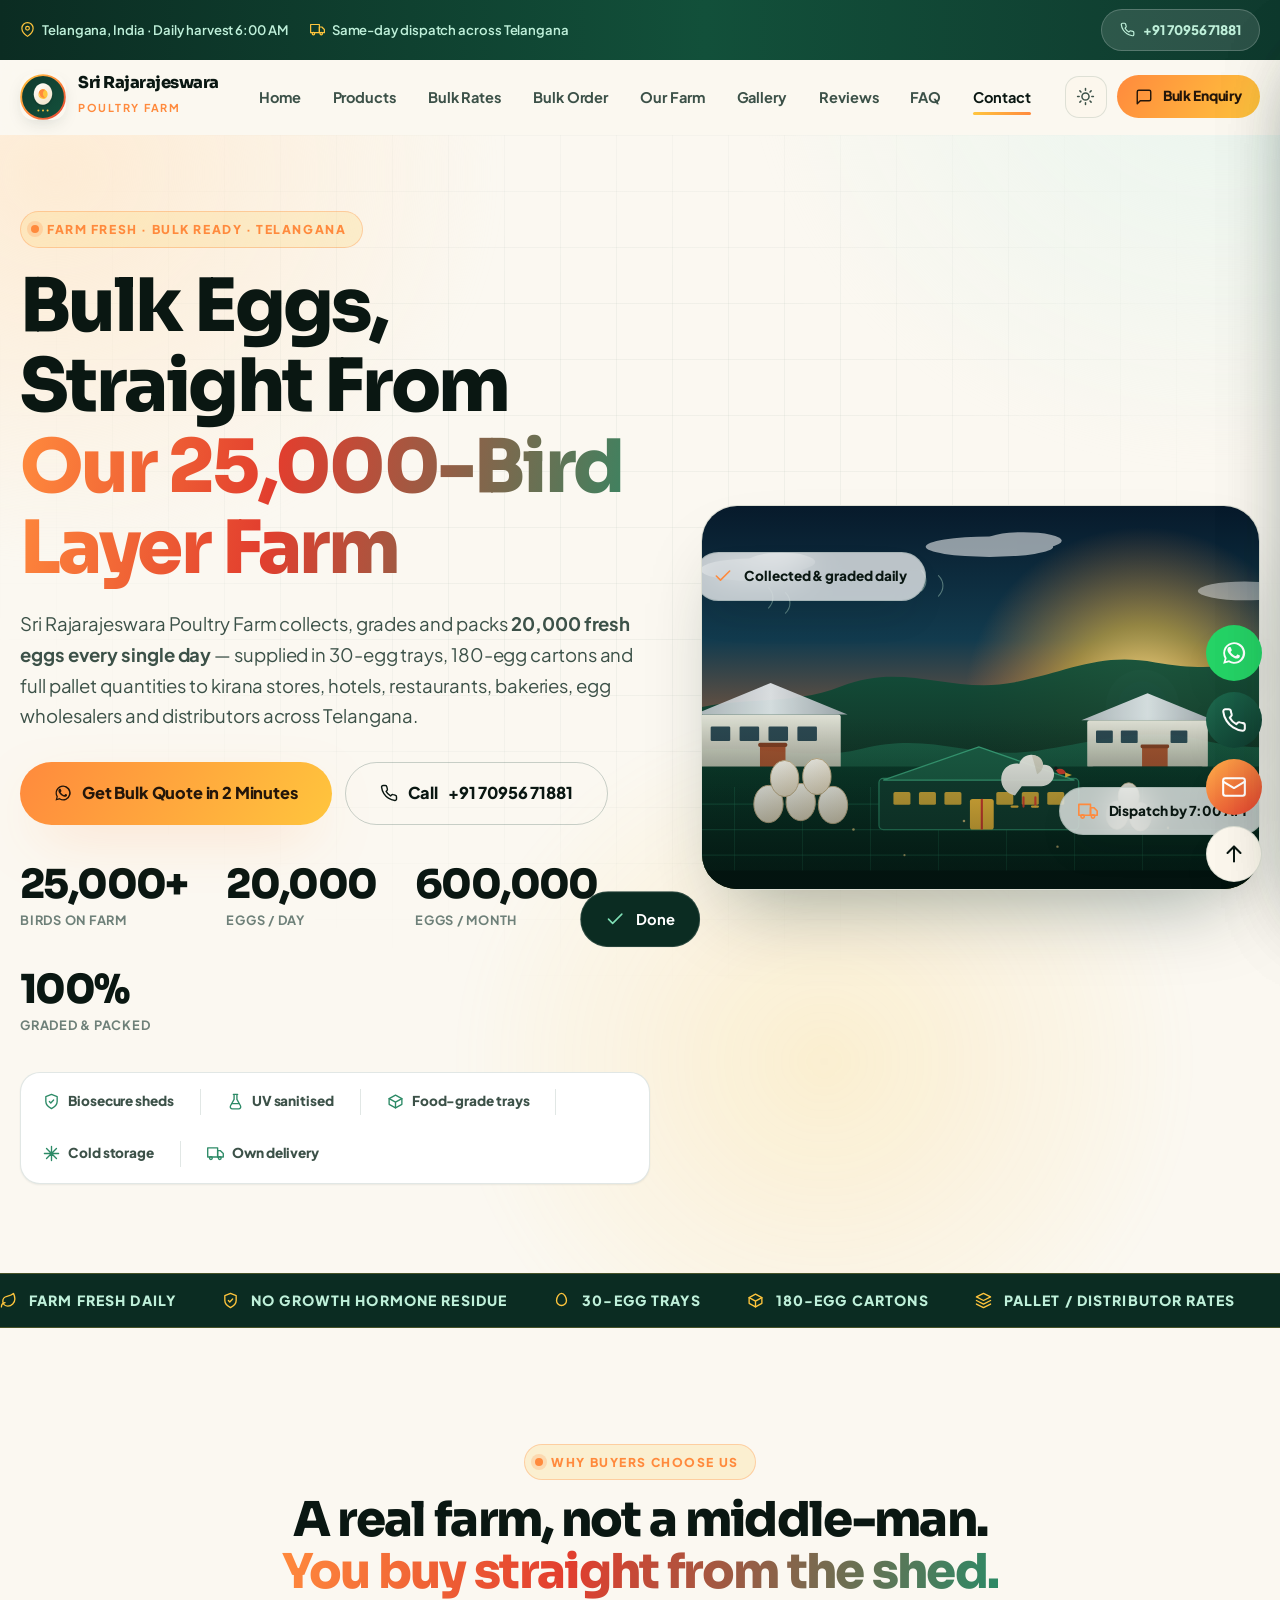
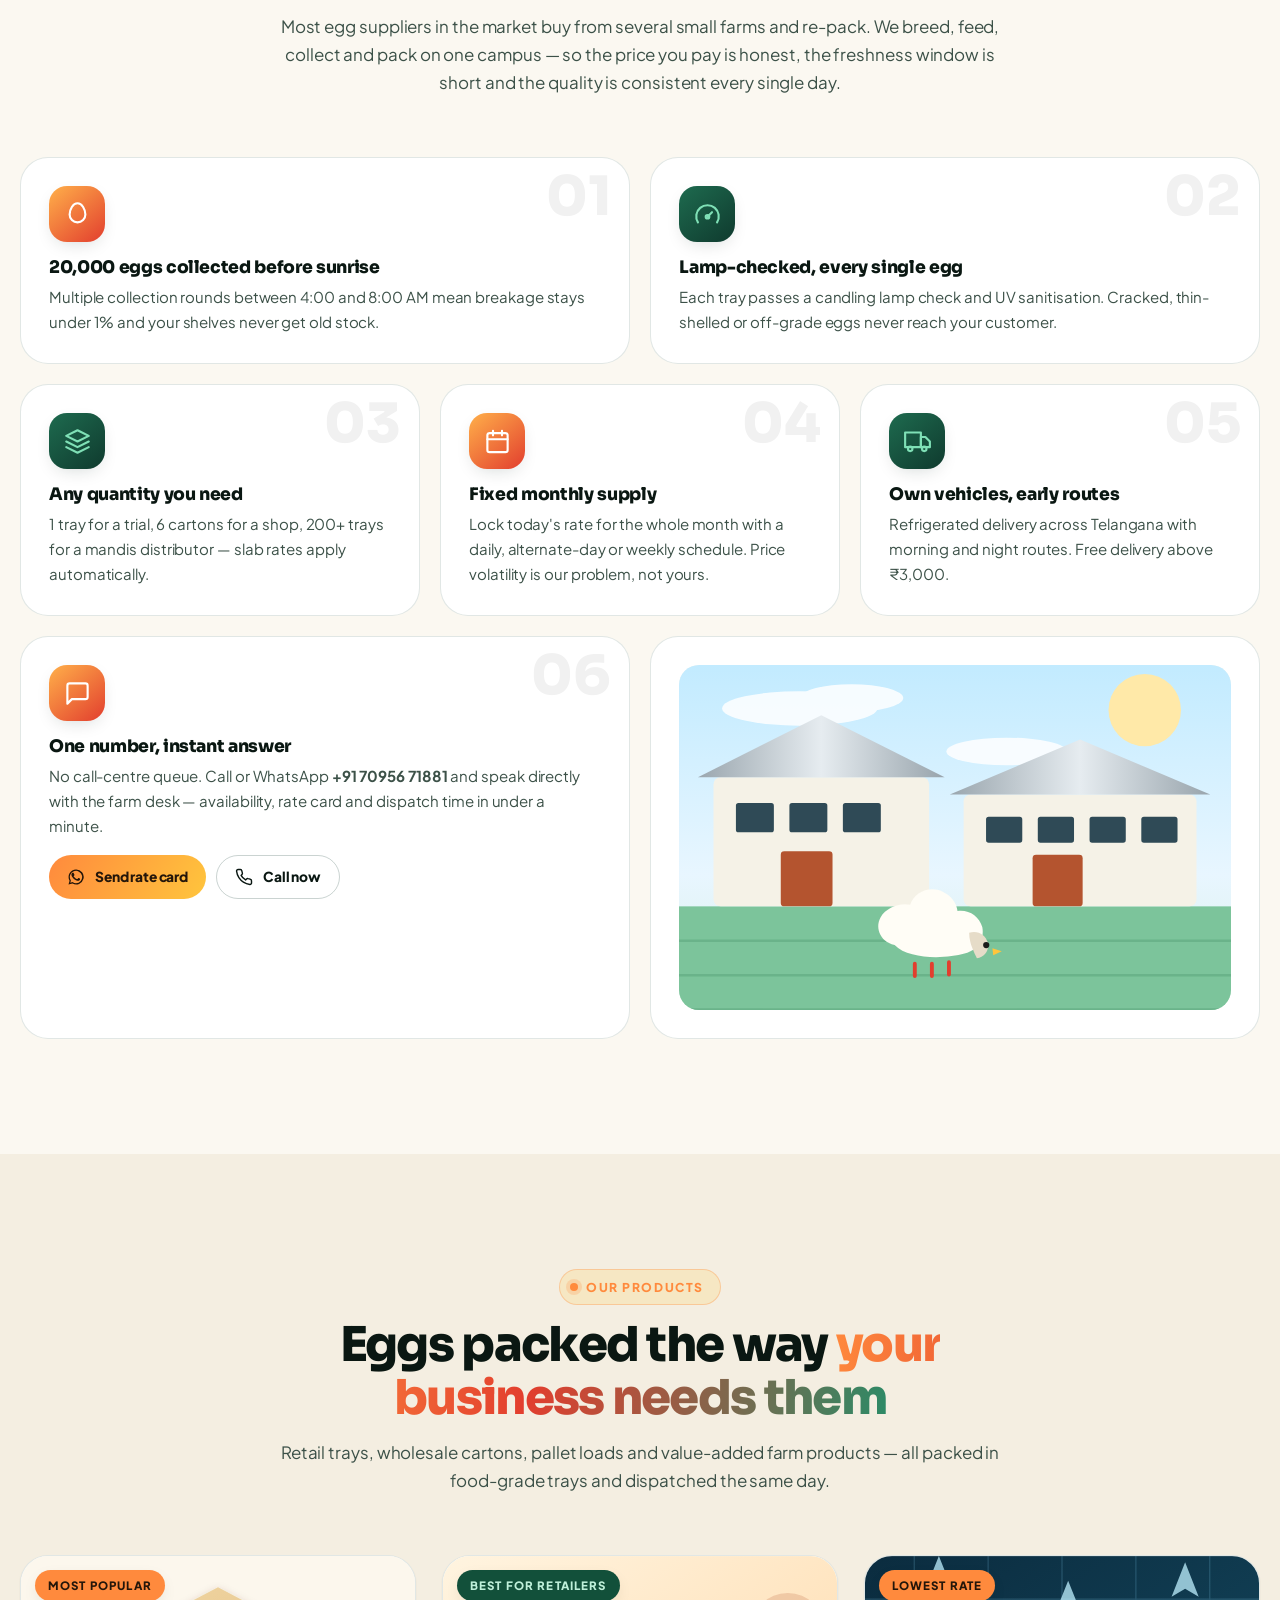
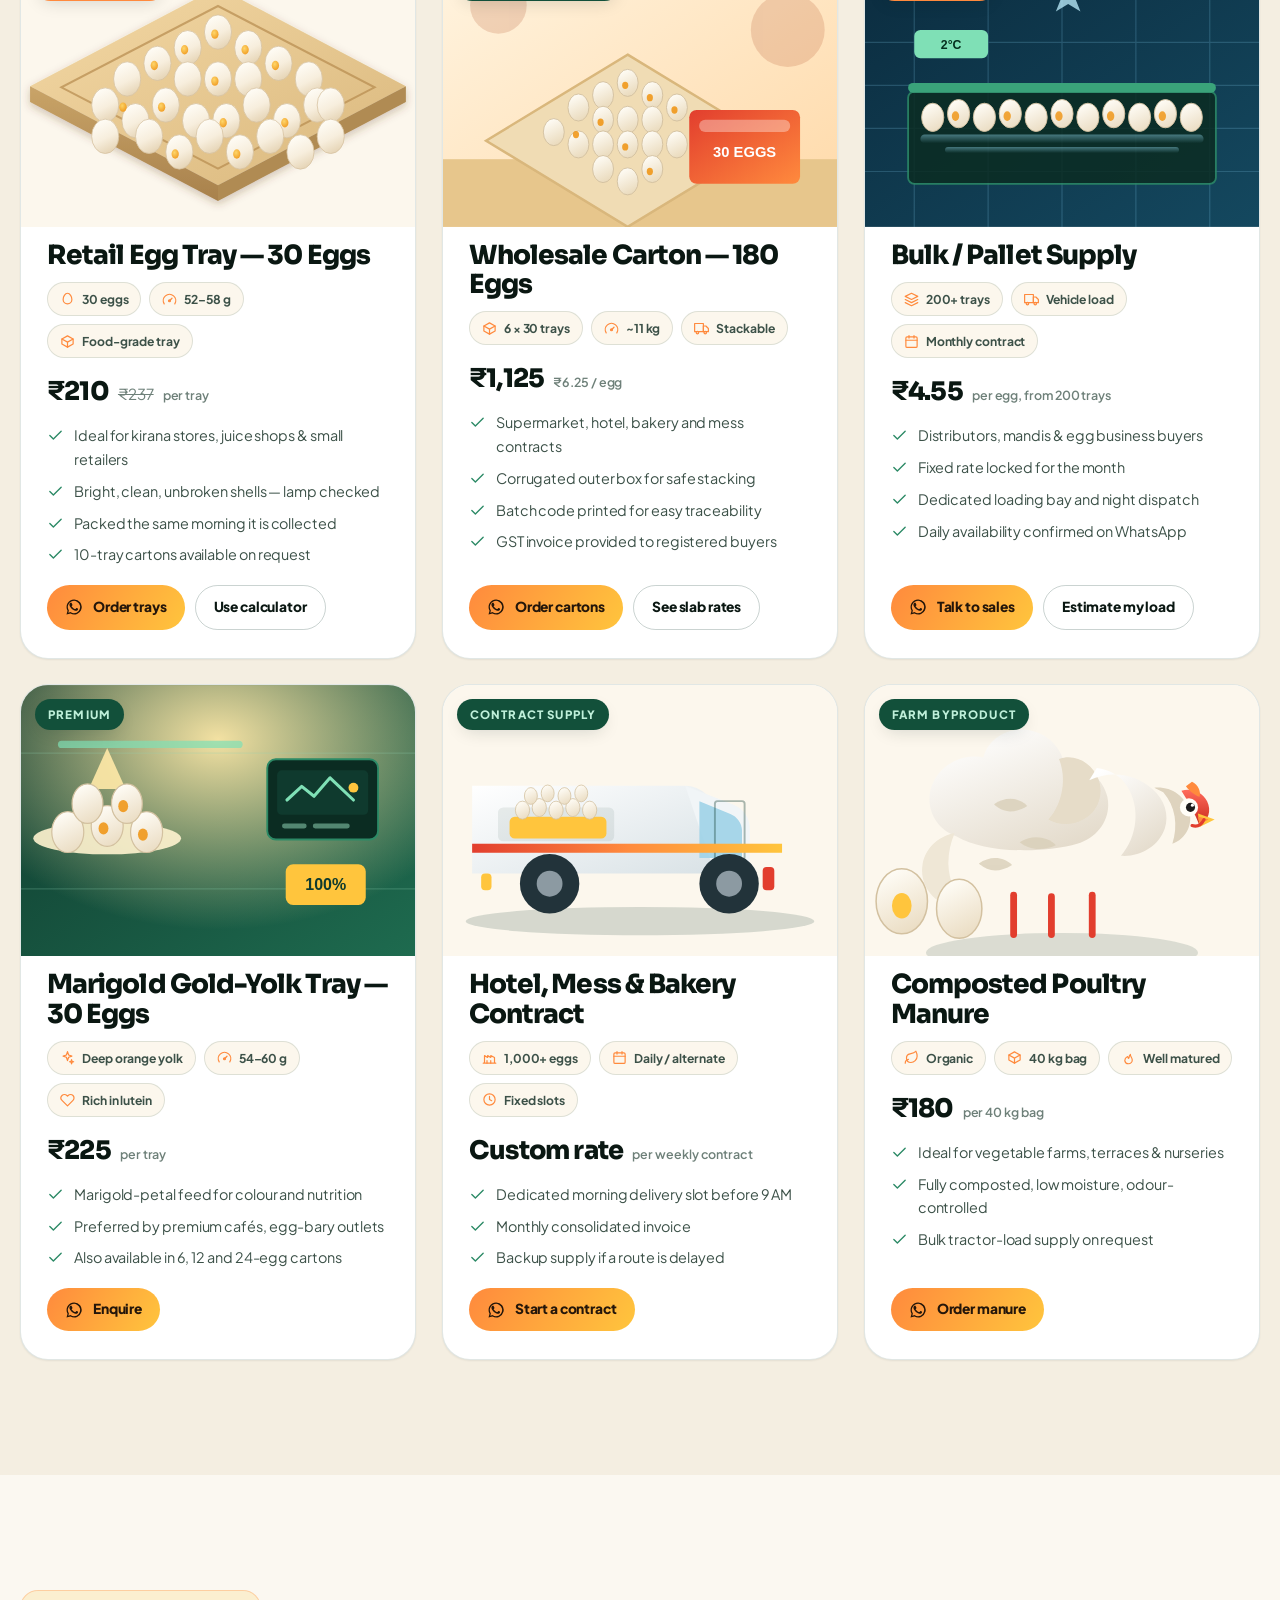
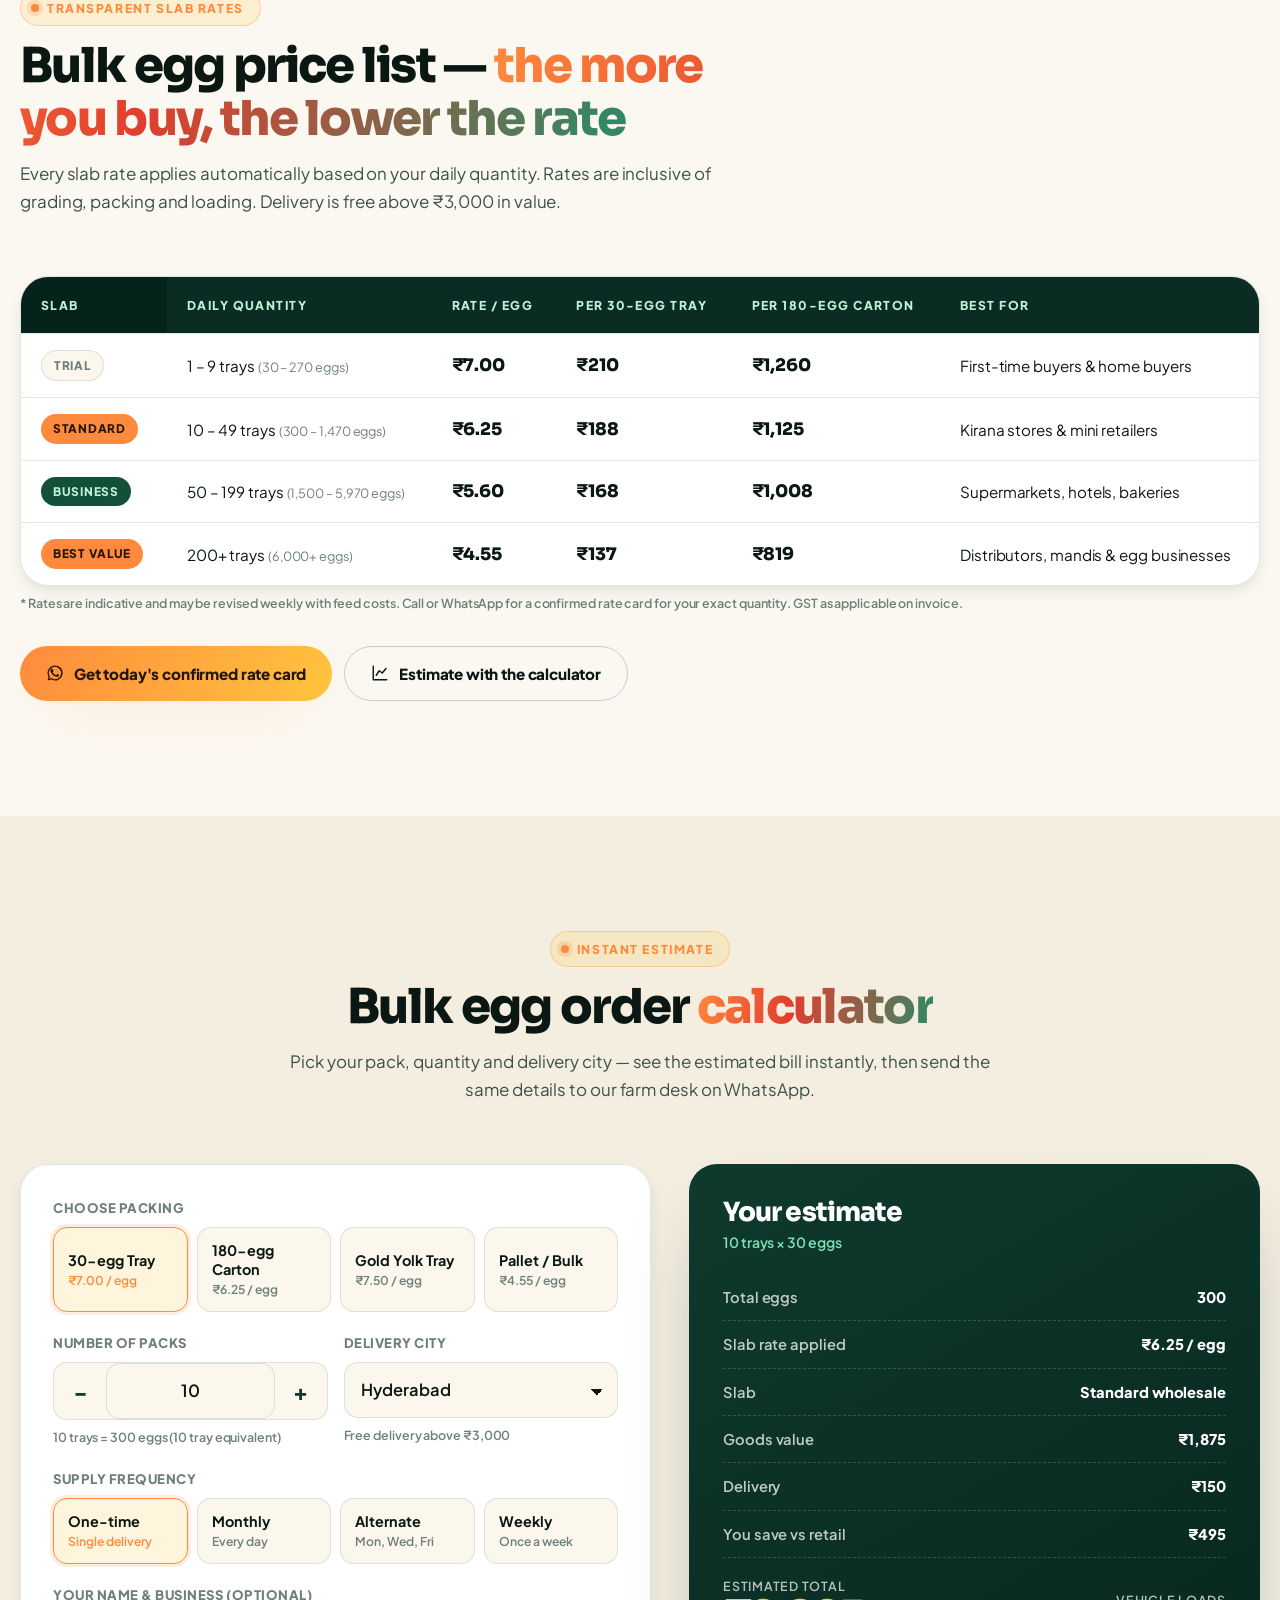
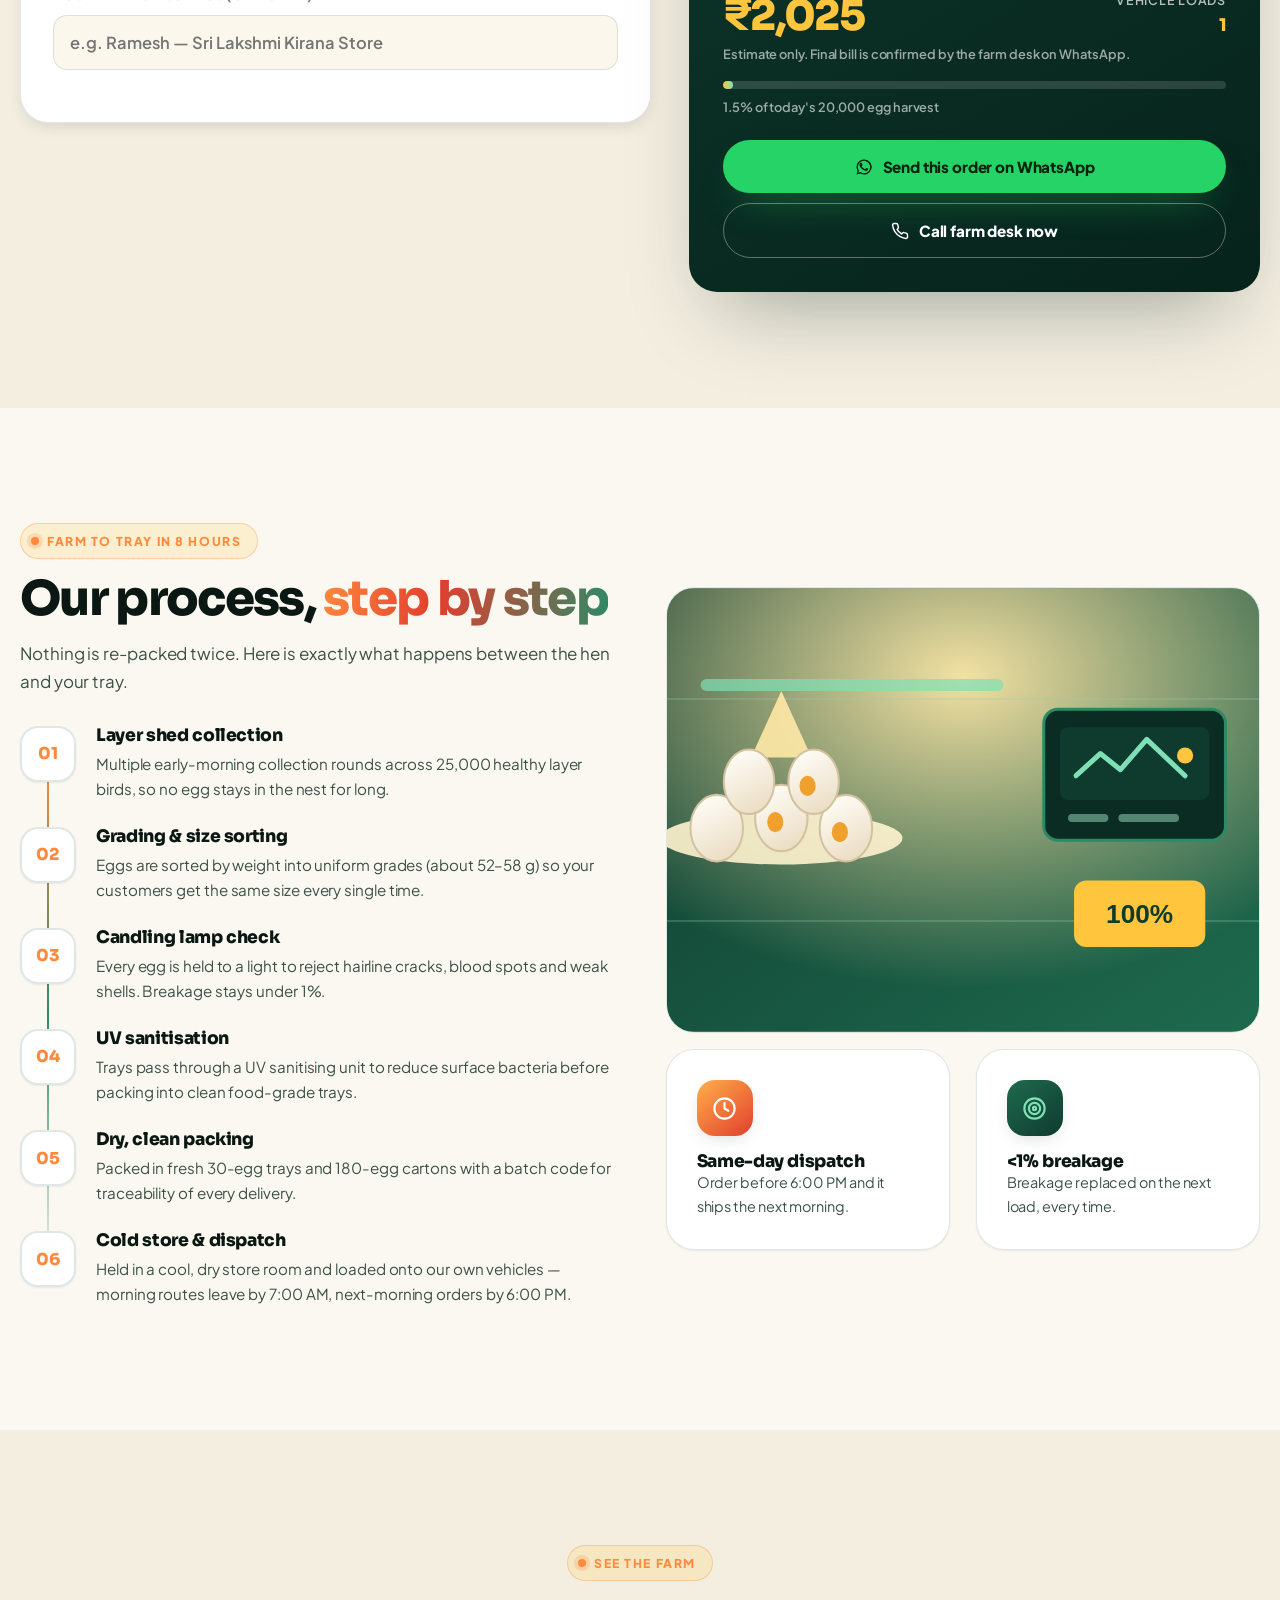
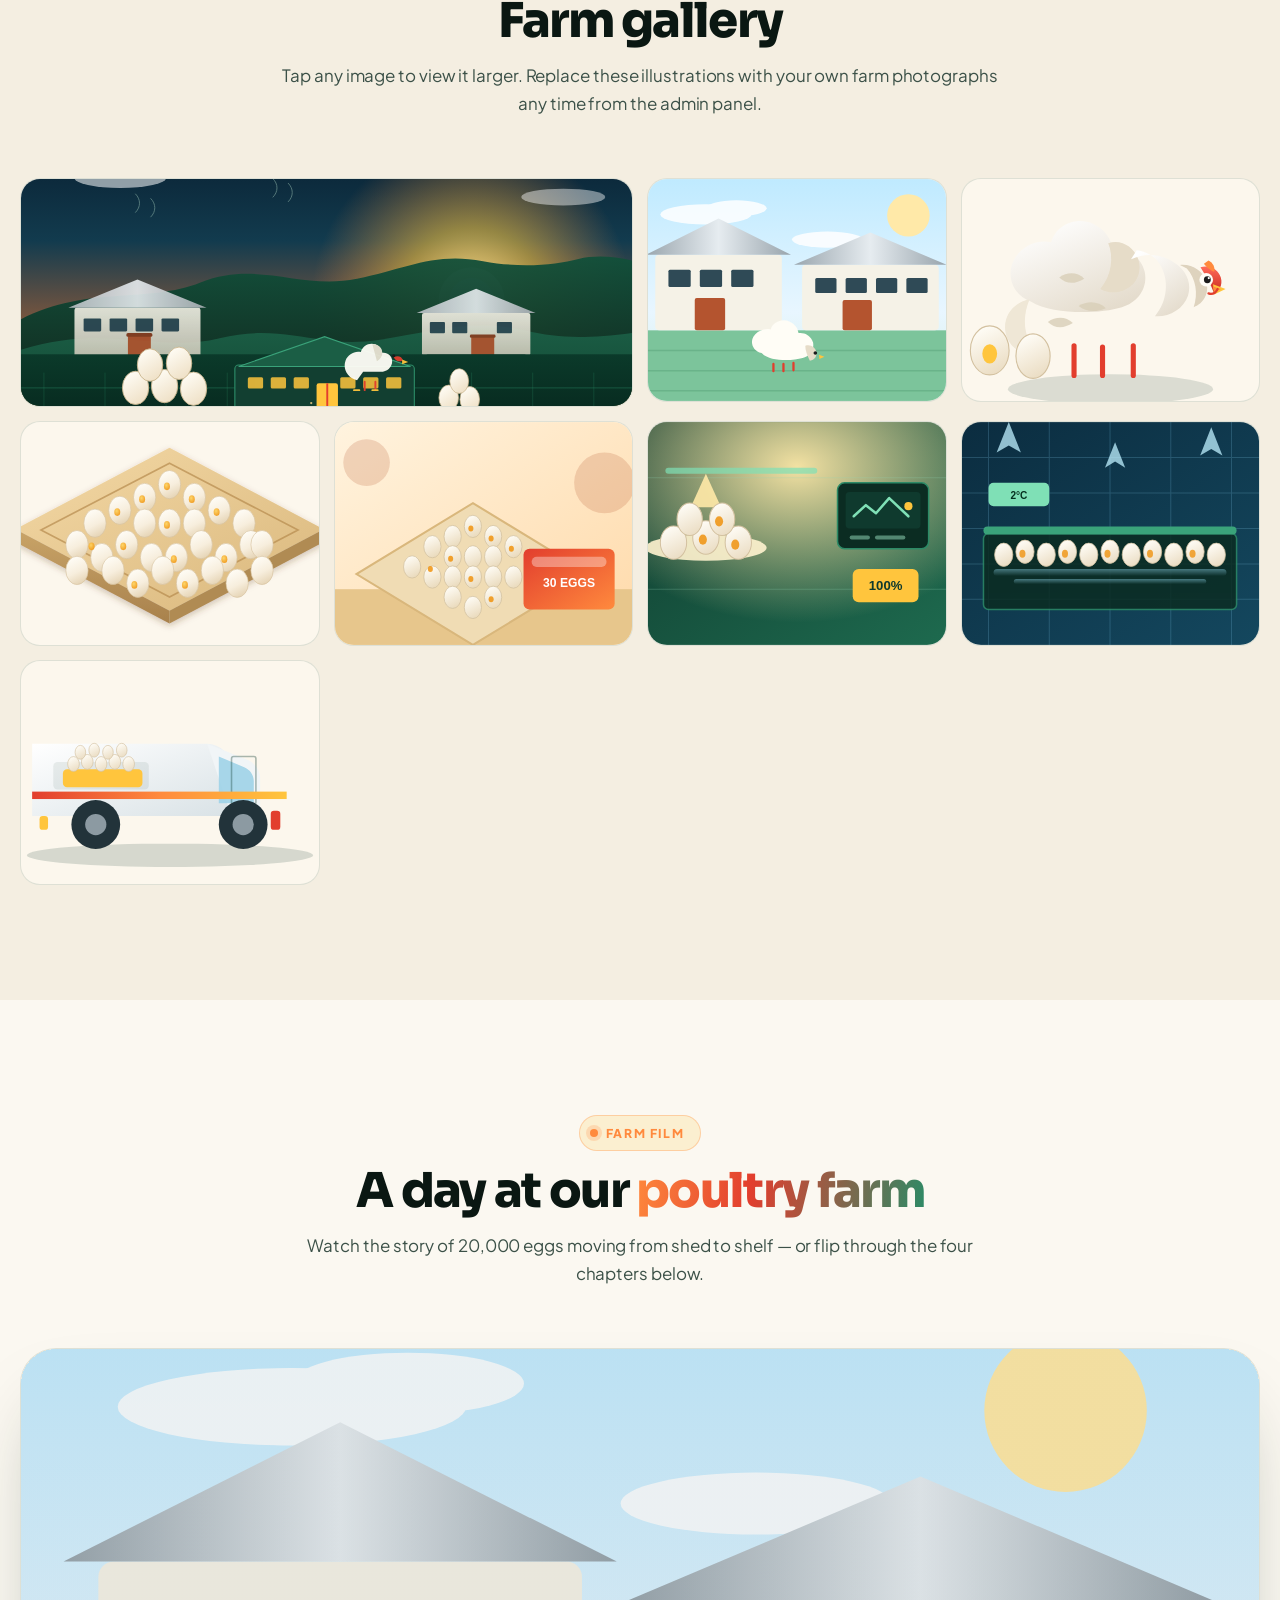
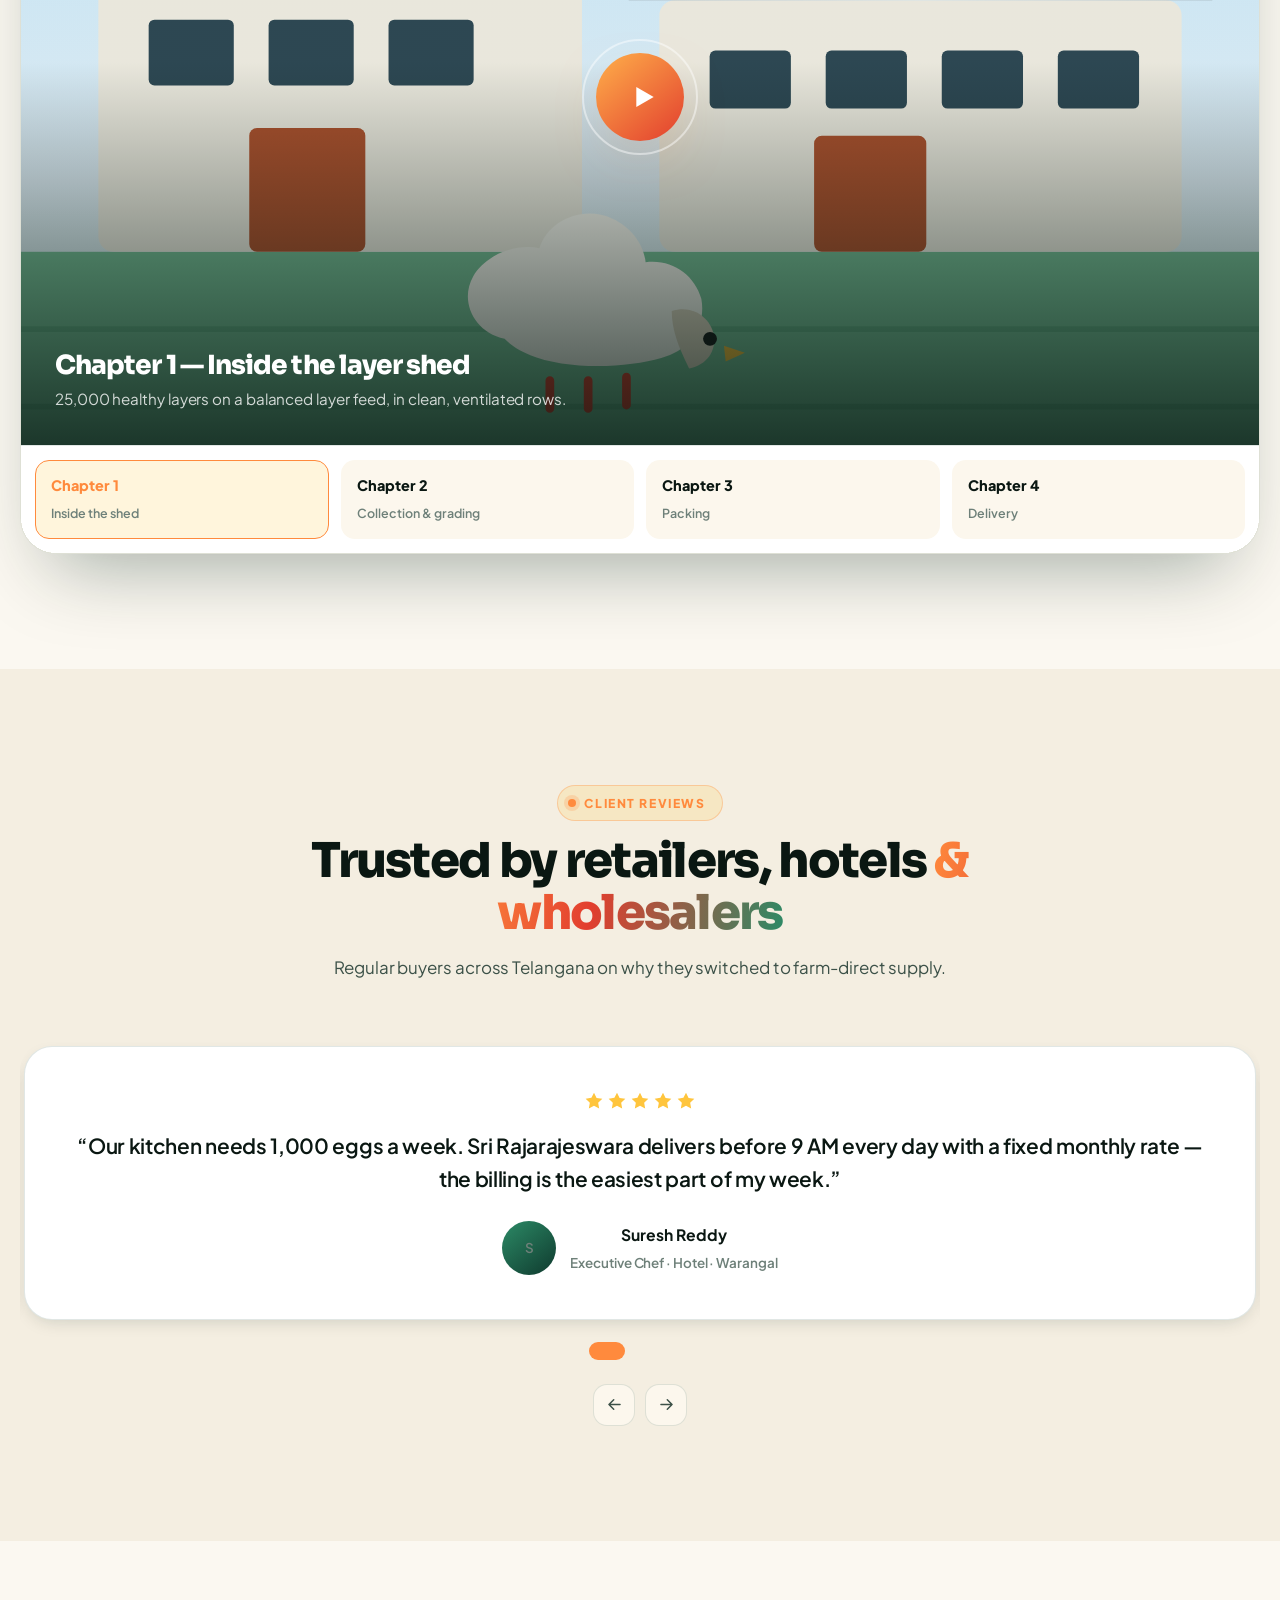
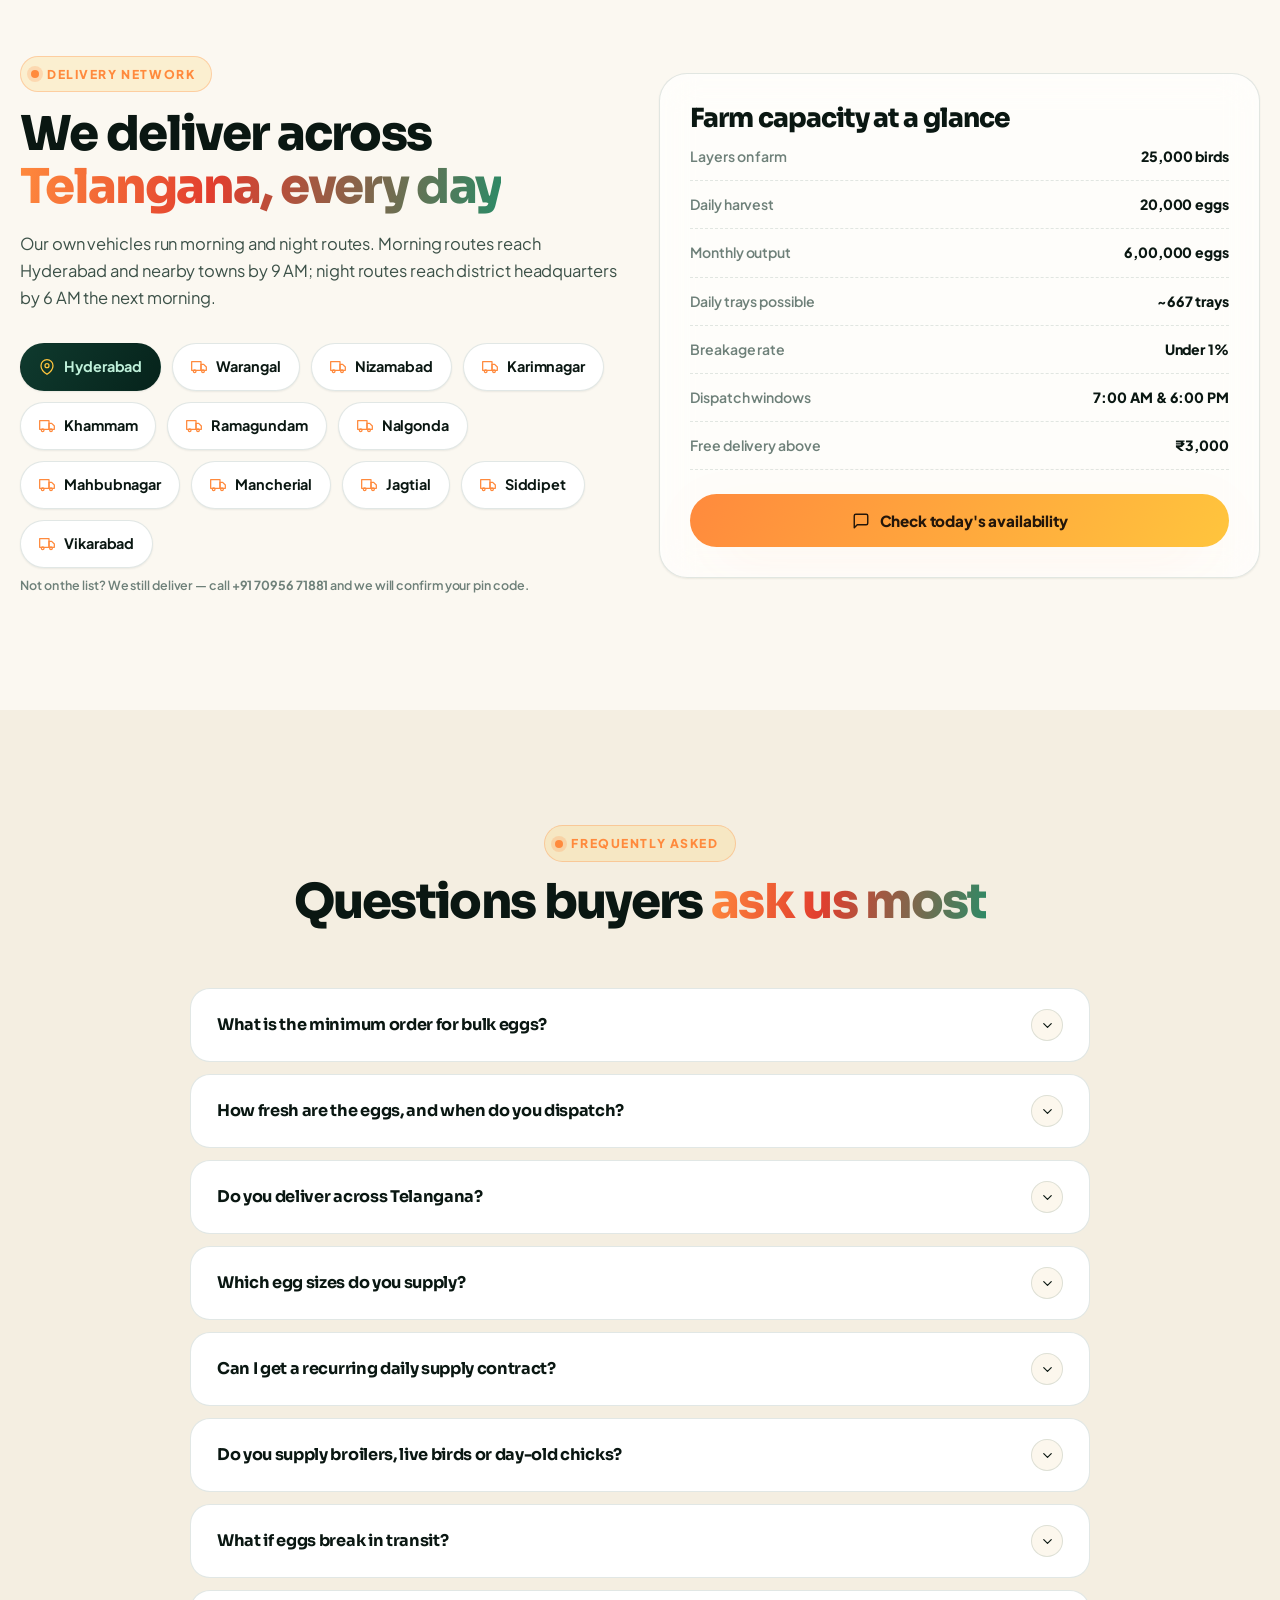
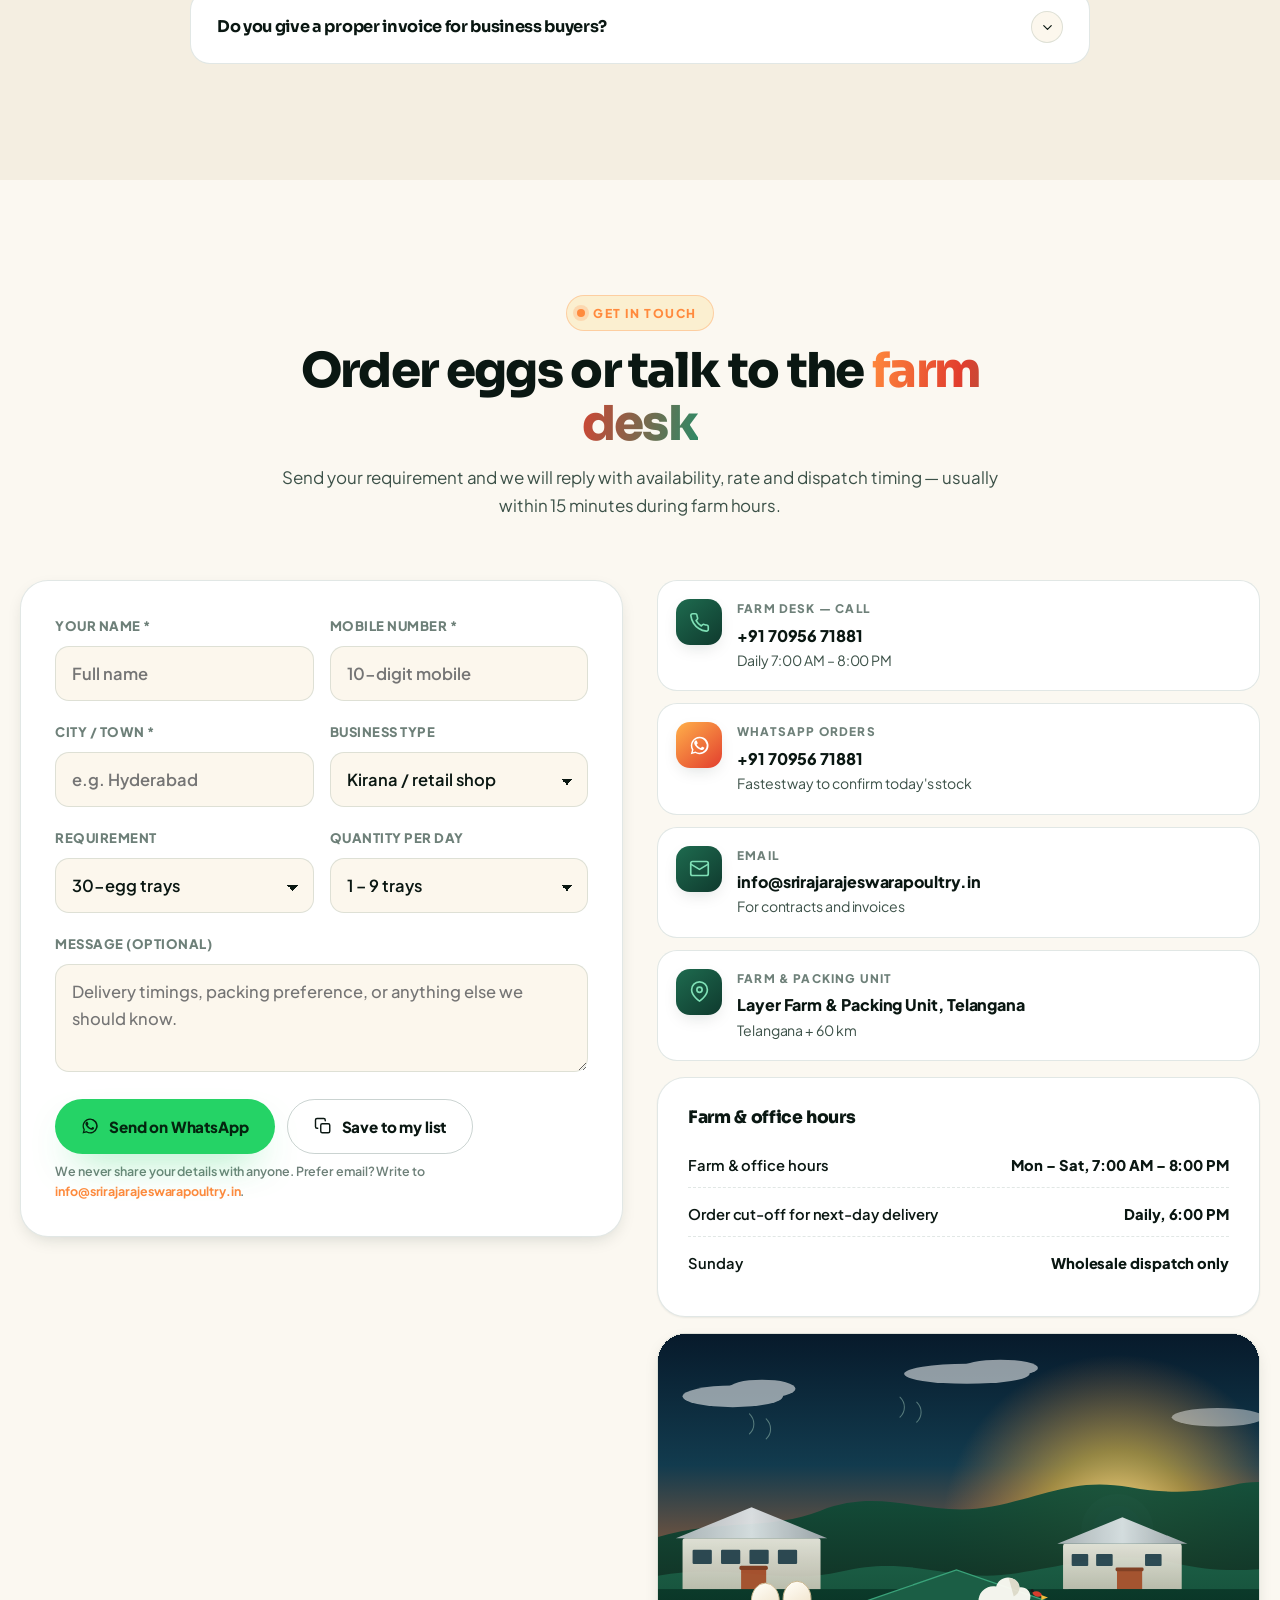
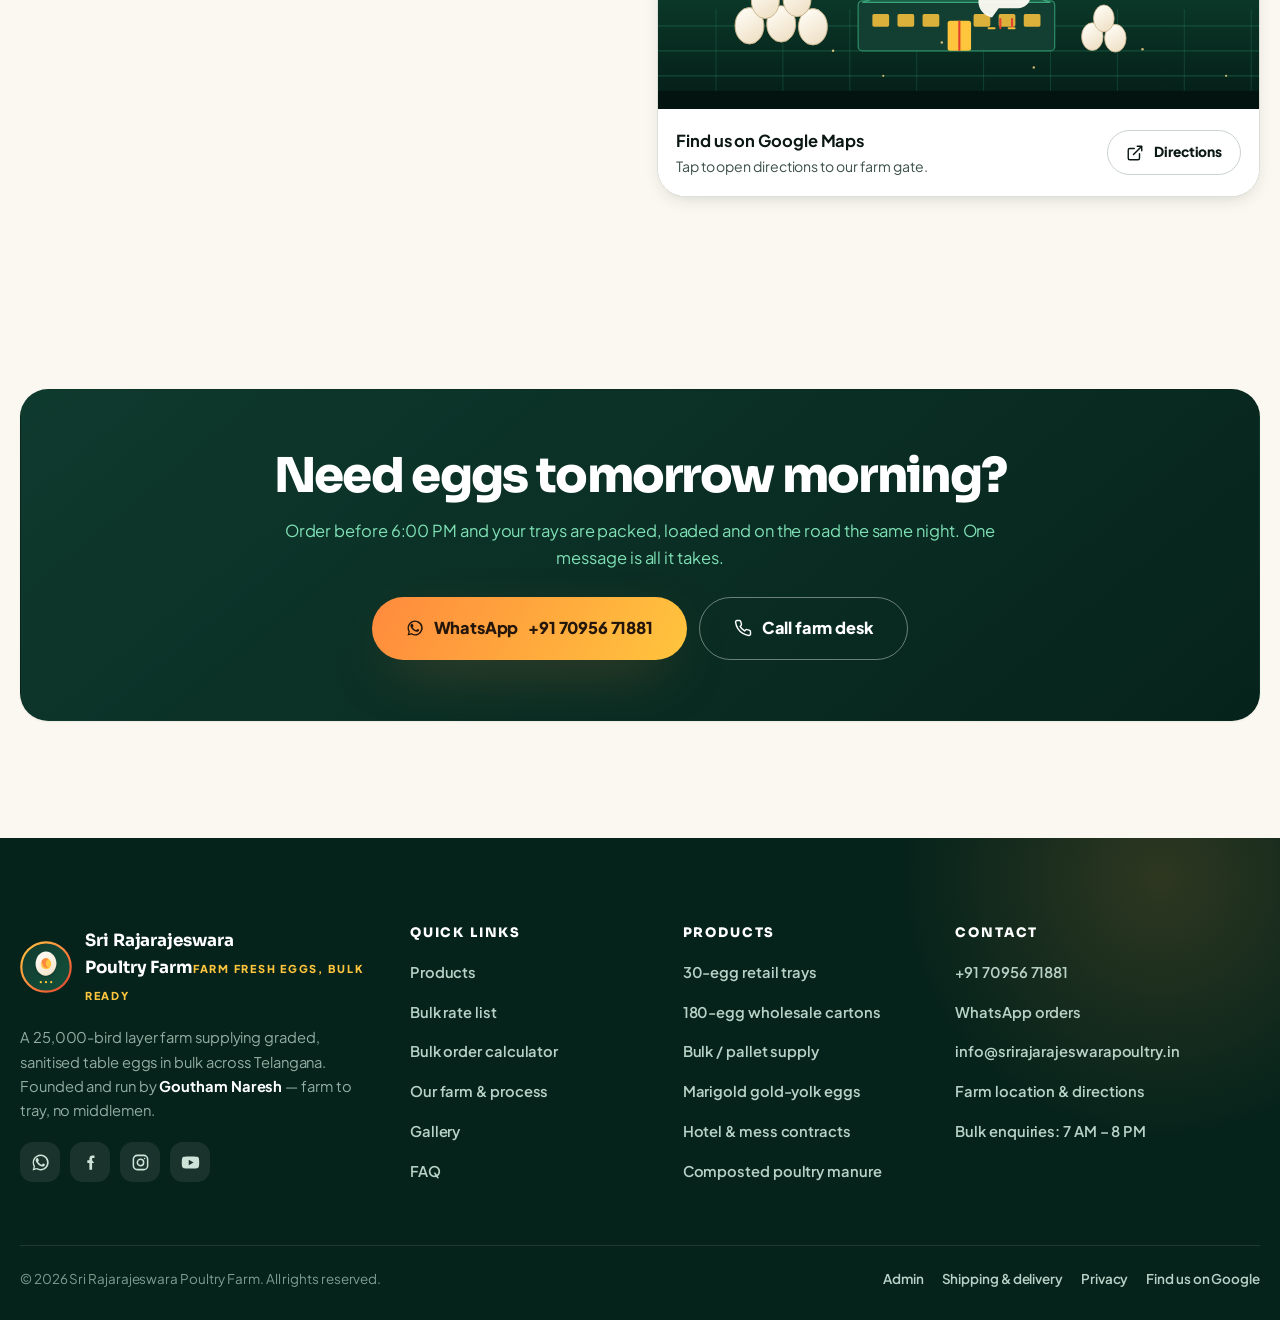
==== index.html @ 9a0ffc68 "Premium static website for Sri Rajarajeswara Poultry Farm: bulk egg products, slab pricing, order ca" ====
<!DOCTYPE html>
<html lang="en" data-theme="light">
<head>
<meta charset="utf-8">
<meta name="viewport" content="width=device-width, initial-scale=1, viewport-fit=cover">
<meta name="theme-color" content="#0F3A2E" media="(prefers-color-scheme: light)">
<meta name="theme-color" content="#05150F" media="(prefers-color-scheme: dark)">

<title>Sri Rajarajeswara Poultry Farm | Bulk &amp; Wholesale Eggs in Telangana</title>
<meta name="description" content="Sri Rajarajeswara Poultry Farm — bulk egg supplier in Telangana. 25,000 hens, 20,000 fresh eggs daily. Wholesale 30-egg trays, 180-egg cartons &amp; pallet supply for retailers, hotels, bakeries and distributors. Call 70956 71881.">
<meta name="keywords" content="Sri Rajarajeswara Poultry Farm, bulk eggs Hyderabad, wholesale eggs Telangana, egg trays supplier, poultry farm near me, table eggs bulk, 30 eggs tray, egg carton wholesale, layer farm Telangana, fresh eggs Hyderabad, egg distributor">
<meta name="author" content="Goutham Naresh — Sri Rajarajeswara Poultry Farm">
<meta name="robots" content="index, follow, max-image-preview:large, max-snippet:-1">
<meta name="googlebot" content="index, follow">
<meta name="geo.region" content="IN-TG">
<meta name="geo.placename" content="Telangana, India">
<meta name="ICBM" content="Telangana, India">

<link rel="canonical" href="https://srirajarajeswara-poultry.netlify.app/">
<link rel="alternate" hreflang="en-IN" href="https://srirajarajeswara-poultry.netlify.app/">

<meta property="og:type" content="website">
<meta property="og:site_name" content="Sri Rajarajeswara Poultry Farm">
<meta property="og:locale" content="en_IN">
<meta property="og:title" content="Sri Rajarajeswara Poultry Farm | Bulk &amp; Wholesale Eggs in Telangana">
<meta property="og:description" content="25,000 hens • 20,000 fresh eggs every day • Wholesale trays, cartons &amp; pallet supply across Telangana. Call 70956 71881.">
<meta property="og:url" content="https://srirajarajeswara-poultry.netlify.app/">
<meta property="og:image" content="https://srirajarajeswara-poultry.netlify.app/assets/img/hero-farm.svg">
<meta name="twitter:card" content="summary_large_image">
<meta name="twitter:title" content="Sri Rajarajeswara Poultry Farm | Bulk Eggs, Telangana">
<meta name="twitter:description" content="Bulk &amp; wholesale farm-fresh eggs. 30-egg trays, 180-egg cartons, pallet supply. Call 70956 71881.">
<meta name="twitter:image" content="https://srirajarajeswara-poultry.netlify.app/assets/img/hero-farm.svg">

<link rel="icon" type="image/svg+xml" href="assets/img/favicon.svg">
<link rel="apple-touch-icon" href="assets/img/favicon.svg">
<link rel="manifest" href="manifest.webmanifest">

<link rel="preconnect" href="https://fonts.googleapis.com">
<link rel="preconnect" href="https://fonts.gstatic.com" crossorigin>
<link rel="preload" as="image" href="assets/img/hero-farm.svg">
<link href="https://fonts.googleapis.com/css2?family=Plus+Jakarta+Sans:wght@400;500;600;700;800&family=Sora:wght@600;700;800&display=swap" rel="stylesheet">
<link rel="stylesheet" href="assets/css/styles.css">

<script type="application/ld+json">
{
  "@context": "https://schema.org",
  "@graph": [
    {
      "@type": ["PoultryFarm", "LocalBusiness", "FoodEstablishment"],
      "@id": "https://srirajarajeswara-poultry.netlify.app/#farm",
      "name": "Sri Rajarajeswara Poultry Farm",
      "alternateName": "Sri Rajarajeswara Poultry",
      "description": "Layer poultry farm in Telangana supplying graded, sanitised table eggs in bulk — 30-egg trays, 180-egg cartons and pallet quantities to retailers, hotels, bakeries and distributors.",
      "slogan": "Farm Fresh Eggs, Bulk Ready",
      "url": "https://srirajarajeswara-poultry.netlify.app/",
      "telephone": "+91-70956-71881",
      "email": "info@srirajarajeswarapoultry.in",
      "image": "https://srirajarajeswara-poultry.netlify.app/assets/img/hero-farm.svg",
      "logo": "https://srirajarajeswara-poultry.netlify.app/assets/img/logo.svg",
      "foundingDate": "2019",
      "founder": { "@type": "Person", "name": "Goutham Naresh", "jobTitle": "Founder & CEO" },
      "priceRange": "₹₹",
      "currenciesAccepted": "INR",
      "address": {
        "@type": "PostalAddress",
        "streetAddress": "Layer Farm & Packing Unit",
        "addressLocality": "Telangana",
        "addressRegion": "Telangana",
        "addressCountry": "IN"
      },
      "geo": { "@type": "GeoCoordinates", "latitude": 17.97, "longitude": 79.01 },
      "areaServed": [
        { "@type": "State", "name": "Telangana" },
        { "@type": "City", "name": "Hyderabad" },
        { "@type": "City", "name": "Warangal" },
        { "@type": "City", "name": "Nizamabad" },
        { "@type": "City", "name": "Karimnagar" },
        { "@type": "City", "name": "Khammam" }
      ],
      "openingHoursSpecification": [
        { "@type": "OpeningHoursSpecification", "dayOfWeek": ["Monday","Tuesday","Wednesday","Thursday","Friday","Saturday"], "opens": "07:00", "closes": "20:00" }
      ],
      "aggregateRating": { "@type": "AggregateRating", "ratingValue": "4.9", "reviewCount": "187", "bestRating": "5" },
      "hasOfferCatalog": {
        "@type": "OfferCatalog",
        "name": "Egg supply catalogue",
        "itemListElement": [
          { "@type": "OfferCatalog", "name": "Retail Egg Tray (30 eggs)", "itemListElement": [ { "@type": "Offer", "priceCurrency": "INR", "price": "210", "availability": "https://schema.org/InStock" } ] },
          { "@type": "OfferCatalog", "name": "Wholesale Carton (180 eggs)", "itemListElement": [ { "@type": "Offer", "priceCurrency": "INR", "price": "1125", "availability": "https://schema.org/InStock" } ] },
          { "@type": "OfferCatalog", "name": "Bulk / Pallet Supply", "itemListElement": [ { "@type": "Offer", "priceCurrency": "INR", "price": "4.55", "priceSpecification": { "@type": "UnitPriceSpecification", "priceCurrency": "INR", "price": "4.55", "unitCode": "E28" }, "availability": "https://schema.org/InStock" } ] }
        ]
      },
      "sameAs": []
    },
    {
      "@type": "WebSite",
      "@id": "https://srirajarajeswara-poultry.netlify.app/#website",
      "url": "https://srirajarajeswara-poultry.netlify.app/",
      "name": "Sri Rajarajeswara Poultry Farm",
      "inLanguage": "en-IN",
      "publisher": { "@id": "https://srirajarajeswara-poultry.netlify.app/#farm" },
      "potentialAction": {
        "@type": "SearchAction",
        "target": "https://srirajarajeswara-poultry.netlify.app/#products",
        "query-input": "required name=searchTerm"
      }
    },
    {
      "@type": "FAQPage",
      "@id": "https://srirajarajeswara-poultry.netlify.app/#faq",
      "mainEntity": [
        { "@type": "Question", "name": "What is the minimum order for bulk eggs?", "acceptedAnswer": { "@type": "Answer", "text": "There is no minimum for a trial — you can start with a single 30-egg tray. Wholesale slab rates begin at 10 trays (300 eggs), business rates from 50 trays (1,500 eggs) and distributor rates from 200 trays (6,000 eggs)." } },
        { "@type": "Question", "name": "How fresh are the eggs and when do you dispatch?", "acceptedAnswer": { "@type": "Answer", "text": "Eggs are collected from the layer sheds in the early morning, candled, UV-sanitised, graded and packed the same day. Trays and cartons leave the farm by 7:00 AM for morning routes and by 6:00 PM for next-morning delivery." } },
        { "@type": "Question", "name": "Do you deliver across Telangana?", "acceptedAnswer": { "@type": "Answer", "text": "Yes. We deliver daily to Hyderabad and every major Telangana town including Warangal, Nizamabad, Karimnagar, Khammam, Ramagundam, Nalgonda and Mancherial. Delivery is free above ₹3,000, otherwise a flat ₹150 applies." } },
        { "@type": "Question", "name": "Which egg sizes do you supply?", "acceptedAnswer": { "@type": "Answer", "text": "Standard table eggs weighing roughly 52–58 g are packed in 30-egg trays and 180-egg cartons. Marigold gold-yolk trays are available on the same daily quantity, and custom weight grades can be packed on request for bulk buyers." } },
        { "@type": "Question", "name": "Can I get a recurring daily supply contract?", "acceptedAnswer": { "@type": "Answer", "text": "Yes. Daily, alternate-day and weekly supply schedules are available with a fixed rate for the month, so your shop or kitchen never runs short. Call 70956 71881 to set up a supply account." } },
        { "@type": "Question", "name": "Do you supply broilers, live birds or chicks?", "acceptedAnswer": { "@type": "Answer", "text": "This farm focuses on table eggs and value-added farm products such as composted poultry manure. For broilers, chicks or live birds we connect you with verified partner farms in the region." } }
      ]
    }
  ]
}
</script>

<script type="application/ld+json" id="ld-dynamic">{}</script>
</head>

<body>
<a class="skip-link" href="#main">Skip to main content</a>
<div class="progress" id="progress" aria-hidden="true"></div>

<!-- ============ ICON SPRITE ============ -->
<svg width="0" height="0" style="position:absolute" aria-hidden="true" focusable="false">
  <defs>
    <symbol id="i-phone" viewBox="0 0 24 24"><path d="M22 16.9v3a2 2 0 0 1-2.2 2 19.8 19.8 0 0 1-8.6-3.1 19.5 19.5 0 0 1-6-6A19.8 19.8 0 0 1 2.1 4.2 2 2 0 0 1 4.1 2h3a2 2 0 0 1 2 1.7c.1 1 .4 1.9.7 2.8a2 2 0 0 1-.5 2.1L8.1 9.9a16 16 0 0 0 6 6l1.3-1.3a2 2 0 0 1 2.1-.4c.9.3 1.9.6 2.8.7a2 2 0 0 1 1.7 2z"/></symbol>
    <symbol id="i-mail" viewBox="0 0 24 24"><rect x="2" y="4" width="20" height="16" rx="2"/><path d="m2 7 10 6 10-6"/></symbol>
    <symbol id="i-pin" viewBox="0 0 24 24"><path d="M21 10c0 7-9 13-9 13S3 17 3 10a9 9 0 0 1 18 0z"/><circle cx="12" cy="10" r="3"/></symbol>
    <symbol id="i-clock" viewBox="0 0 24 24"><circle cx="12" cy="12" r="9"/><path d="M12 7v5l3.5 2"/></symbol>
    <symbol id="i-check" viewBox="0 0 24 24"><path d="m20 6-11 11-5-5"/></symbol>
    <symbol id="i-star" viewBox="0 0 24 24"><path d="m12 2 3.1 6.3 6.9 1-5 4.9 1.2 6.9L12 17.8 5.8 21l1.2-6.9-5-4.9 6.9-1z"/></symbol>
    <symbol id="i-shield" viewBox="0 0 24 24"><path d="M12 22s8-4 8-10V5l-8-3-8 3v7c0 6 8 10 8 10z"/><path d="m9 12 2 2 4-4"/></symbol>
    <symbol id="i-truck" viewBox="0 0 24 24"><path d="M1 4h14v13H1z"/><path d="M15 8h4l4 4v5h-8z"/><circle cx="5.5" cy="18.5" r="2"/><circle cx="18" cy="18.5" r="2"/></symbol>
    <symbol id="i-snow" viewBox="0 0 24 24"><path d="M12 2v20M2 12h20M5 5l14 14M19 5 5 19"/></symbol>
    <symbol id="i-egg" viewBox="0 0 24 24"><path d="M12 2c4 0 7 5.5 7 10a7 7 0 0 1-14 0c0-4.5 3-10 7-10z"/></symbol>
    <symbol id="i-bird" viewBox="0 0 24 24"><path d="M16 4a7 7 0 0 0-7 7l-5 3 3 3-2 3 4-1 2 2 1-4 4-1a7 7 0 0 0 5-7 3 3 0 0 1-5-5z"/><path d="M13 8h.01"/></symbol>
    <symbol id="i-wheat" viewBox="0 0 24 24"><path d="M12 22V6"/><path d="M12 6c0-2 2-4 4-4 0 2-2 4-4 4zm0 0c0-2-2-4-4-4 0 2 2 4 4 4z"/><path d="M12 12c0-2 2-4 4-4 0 2-2 4-4 4zm0 0c0-2-2-4-4-4 0 2 2 4 4 4z"/><path d="M12 18c0-2 2-4 4-4 0 2-2 4-4 4zm0 0c0-2-2-4-4-4 0 2 2 4 4 4z"/></symbol>
    <symbol id="i-box" viewBox="0 0 24 24"><path d="M21 8 12 3 3 8v8l9 5 9-5z"/><path d="m3 8 9 5 9-5M12 13v8"/></symbol>
    <symbol id="i-users" viewBox="0 0 24 24"><path d="M16 21v-2a4 4 0 0 0-4-4H6a4 4 0 0 0-4 4v2"/><circle cx="9" cy="7" r="4"/><path d="M22 21v-2a4 4 0 0 0-3-3.9M16 3.1a4 4 0 0 1 0 7.8"/></symbol>
    <symbol id="i-award" viewBox="0 0 24 24"><circle cx="12" cy="9" r="6"/><path d="m8.2 14-1.2 8L12 19l5 3-1.2-8"/></symbol>
    <symbol id="i-sun" viewBox="0 0 24 24"><circle cx="12" cy="12" r="4.5"/><path d="M12 2v2M12 20v2M2 12h2M20 12h2M4.9 4.9l1.4 1.4M17.7 17.7l1.4 1.4M19.1 4.9l-1.4 1.4M6.3 17.7l-1.4 1.4"/></symbol>
    <symbol id="i-moon" viewBox="0 0 24 24"><path d="M21 12.8A9 9 0 1 1 11.2 3a7 7 0 0 0 9.8 9.8z"/></symbol>
    <symbol id="i-menu" viewBox="0 0 24 24"><path d="M3 6h18M3 12h18M3 18h18"/></symbol>
    <symbol id="i-x" viewBox="0 0 24 24"><path d="M18 6 6 18M6 6l12 12"/></symbol>
    <symbol id="i-arrow" viewBox="0 0 24 24"><path d="M5 12h14M13 6l6 6-6 6"/></symbol>
    <symbol id="i-chevron" viewBox="0 0 24 24"><path d="m6 9 6 6 6-6"/></symbol>
    <symbol id="i-play" viewBox="0 0 24 24"><path d="M7 4.5v15l13-7.5z" fill="currentColor" stroke="none"/></symbol>
    <symbol id="i-chat" viewBox="0 0 24 24"><path d="M21 15a2 2 0 0 1-2 2H7l-4 4V5a2 2 0 0 1 2-2h14a2 2 0 0 1 2 2z"/></symbol>
    <symbol id="i-sparkle" viewBox="0 0 24 24"><path d="M12 2.5 13.8 8 19 9.8 13.8 11.6 12 17l-1.8-5.4L5 9.8 10.2 8z"/><path d="M18.5 15.5 19.3 18l2.5.8-2.5.8-.8 2.5-.8-2.5-2.5-.8 2.5-.8z"/></symbol>
    <symbol id="i-chart" viewBox="0 0 24 24"><path d="M3 3v18h18"/><path d="m7 15 4-6 4 3 5-6"/></symbol>
    <symbol id="i-leaf" viewBox="0 0 24 24"><path d="M11 20A7 7 0 0 1 9.8 6.1C15.5 5 17 4.5 19 2c1 2 2 4.2 2 8 0 5.5-4.8 10-10 10z"/><path d="M2 21c0-3 1.9-5.4 5.1-6"/></symbol>
    <symbol id="i-factory" viewBox="0 0 24 24"><path d="M2 21h20M4 21V9l5 3V9l5 3V9l6 3v9"/><path d="M8 21v-4M14 21v-4"/></symbol>
    <symbol id="i-droplet" viewBox="0 0 24 24"><path d="M9 2h6M10 2v7L5 18a3 3 0 0 0 2.6 4.5h8.8A3 3 0 0 0 19 18l-5-9V2"/><path d="M7 15h10"/></symbol>
    <symbol id="i-calendar" viewBox="0 0 24 24"><rect x="3" y="4.5" width="18" height="17" rx="2"/><path d="M16 2.5v4M8 2.5v4M3 10h18"/></symbol>
    <symbol id="i-copy" viewBox="0 0 24 24"><rect x="9" y="9" width="12" height="12" rx="2"/><path d="M5 15H4a2 2 0 0 1-2-2V4a2 2 0 0 1 2-2h9a2 2 0 0 1 2 2v1"/></symbol>
    <symbol id="i-lock" viewBox="0 0 24 24"><rect x="3.5" y="11" width="17" height="10.5" rx="2"/><path d="M7.5 11V7a4.5 4.5 0 0 1 9 0v4"/></symbol>
    <symbol id="i-gauge" viewBox="0 0 24 24"><path d="M3.5 19a10 10 0 1 1 17 0"/><path d="m12 14 4-4"/><circle cx="12" cy="14" r="1.6"/></symbol>
    <symbol id="i-target" viewBox="0 0 24 24"><circle cx="12" cy="12" r="9"/><circle cx="12" cy="12" r="5"/><circle cx="12" cy="12" r="1.4"/></symbol>
    <symbol id="i-quote" viewBox="0 0 24 24"><path d="M10 8H6a2 2 0 0 0-2 2v4h6V8zm0 0V6a4 4 0 0 1 4-4"/><path d="M20 8h-4a2 2 0 0 0-2 2v4h6V8zm0 0V6a4 4 0 0 1 4-4"/></symbol>
    <symbol id="i-external" viewBox="0 0 24 24"><path d="M18 13v6a2 2 0 0 1-2 2H5a2 2 0 0 1-2-2V8a2 2 0 0 1 2-2h6"/><path d="M15 3h6v6M10 14 21 3"/></symbol>
    <symbol id="i-reset" viewBox="0 0 24 24"><path d="M3 12a9 9 0 1 0 3-6.7L3 8"/><path d="M3 3v5h5"/></symbol>
    <symbol id="i-layers" viewBox="0 0 24 24"><path d="M12 2 2 7l10 5 10-5z"/><path d="m2 12 10 5 10-5M2 17l10 5 10-5"/></symbol>
    <symbol id="i-thermo" viewBox="0 0 24 24"><path d="M14 14.8V4a2 2 0 0 0-4 0v10.8a4.5 4.5 0 1 0 4 0z"/></symbol>
    <symbol id="i-heart" viewBox="0 0 24 24"><path d="M20.8 5.6a5.5 5.5 0 0 0-7.8 0L12 6.7l-1-1.1a5.5 5.5 0 0 0-7.8 7.8l8.8 8.8 8.8-8.8a5.5 5.5 0 0 0 0-7.8z"/></symbol>
    <symbol id="i-fire" viewBox="0 0 24 24"><path d="M12 22a6 6 0 0 0 6-6c0-4-3-5-3-9 0 0-2 1.5-2 4.5 0 2-1.5 2.5-1.5 1 0-1-1-2-1-2s-4.5 2.5-4.5 6.5A6 6 0 0 0 12 22z"/></symbol>
    <symbol id="i-whatsapp" viewBox="0 0 24 24"><path fill="currentColor" stroke="none" d="M17.5 14.4c-.3-.2-1.7-.9-2-1-.3-.1-.5-.1-.7.1-.2.3-.7 1-.9 1.2-.2.2-.3.2-.6.1a8.3 8.3 0 0 1-2.4-1.5A9 9 0 0 1 9 11.3c-.2-.3 0-.5.1-.6l.5-.6.3-.5v-.5l-.9-2.2c-.2-.6-.5-.5-.7-.5h-.6c-.2 0-.5.1-.8.4a3.2 3.2 0 0 0-1 2.4A5.6 5.6 0 0 0 7 12a12.7 12.7 0 0 0 4.9 4.4c.7.3 1.2.5 1.6.6.7.2 1.3.2 1.8.1.6-.1 1.7-.7 1.9-1.4.3-.7.3-1.3.2-1.4-.1-.1-.3-.2-.6-.3zM12 2a10 10 0 0 0-8.6 15L2 22l5.2-1.4A10 10 0 1 0 12 2zm0 18.2a8.2 8.2 0 0 1-4.2-1.2l-.3-.2-3.1.8.8-3-.2-.3A8.2 8.2 0 1 1 12 20.2z"/></symbol>
    <symbol id="i-facebook" viewBox="0 0 24 24"><path fill="currentColor" stroke="none" d="M14 9V7.5c0-.8.2-1.2 1.4-1.2H17V3.2c-.3 0-1.3-.1-2.4-.1-2.4 0-4 1.5-4 4.2V9H8v3.6h2.6V21h3.4v-8.4h2.6z"/></symbol>
    <symbol id="i-instagram" viewBox="0 0 24 24"><rect x="3" y="3" width="18" height="18" rx="5"/><circle cx="12" cy="12" r="4"/><path d="M17.2 6.9h.01"/></symbol>
    <symbol id="i-youtube" viewBox="0 0 24 24"><path fill="currentColor" stroke="none" d="M23 12s0-3.5-.4-5.2a2.8 2.8 0 0 0-2-2C18.9 4.4 12 4.4 12 4.4s-6.9 0-8.6.4a2.8 2.8 0 0 0-2 2C1 8.5 1 12 1 12s0 3.5.4 5.2a2.8 2.8 0 0 0 2 2c1.7.4 8.6.4 8.6.4s6.9 0 8.6-.4a2.8 2.8 0 0 0 2-2C23 15.5 23 12 23 12zM9.8 15.5v-7l6.1 3.5z"/></symbol>
  </defs>
</svg>

<!-- ============ TOP BAR ============ -->
<div class="topbar">
  <div class="container">
    <div class="topbar-list">
      <span class="topbar-item hide-sm"><svg class="i"><use href="#i-pin"></use></svg> Telangana, India · Daily harvest 6:00 AM</span>
      <span class="topbar-item hide-sm"><svg class="i"><use href="#i-truck"></use></svg> Same-day dispatch across Telangana</span>
    </div>
    <a class="topbar-cta" href="tel:+917095671881"><svg class="i"><use href="#i-phone"></use></svg> <span data-bind="phoneDisplay">+91 70956 71881</span></a>
  </div>
</div>

<!-- ============ HEADER ============ -->
<header class="header" id="header">
  <div class="container header-inner">
    <a class="brand" href="#top" aria-label="Sri Rajarajeswara Poultry Farm home">
      <img src="assets/img/logo.svg" alt="Sri Rajarajeswara Poultry Farm logo" width="46" height="46">
      <span class="brand-txt">
        <strong>Sri Rajarajeswara</strong>
        <span>Poultry Farm</span>
      </span>
    </a>

    <nav class="nav" id="nav" aria-label="Main navigation">
      <a href="#top" class="active">Home</a>
      <a href="#products">Products</a>
      <a href="#pricing">Bulk Rates</a>
      <a href="#order">Bulk Order</a>
      <a href="#farm">Our Farm</a>
      <a href="#gallery">Gallery</a>
      <a href="#reviews">Reviews</a>
      <a href="#faq">FAQ</a>
      <a href="#contact">Contact</a>
    </nav>

    <div class="header-actions">
      <button class="icon-btn" id="themeBtn" type="button" aria-label="Toggle dark mode">
        <svg class="i sun"><use href="#i-sun"></use></svg>
        <svg class="i moon"><use href="#i-moon"></use></svg>
      </button>
      <a class="btn btn-accent btn-sm" href="#" data-wa="general"><svg class="i"><use href="#i-chat"></use></svg> Bulk Enquiry</a>
      <button class="icon-btn burger" id="burger" type="button" aria-label="Open menu" aria-expanded="false">
        <svg class="i"><use href="#i-menu"></use></svg>
      </button>
    </div>
  </div>
</header>

<!-- ============ MOBILE DRAWER ============ -->
<div class="overlay" id="overlay"></div>
<aside class="drawer" id="drawer" aria-label="Mobile menu">
  <div class="drawer-head">
    <div class="brand">
      <img src="assets/img/logo.svg" alt="" width="42" height="42">
      <span class="brand-txt"><strong>Sri Rajarajeswara</strong><span>Poultry Farm</span></span>
    </div>
    <button class="icon-btn" id="drawerClose" type="button" aria-label="Close menu"><svg class="i"><use href="#i-x"></use></svg></button>
  </div>
  <a href="#top">Home <svg class="i"><use href="#i-arrow"></use></svg></a>
  <a href="#products">Products <svg class="i"><use href="#i-arrow"></use></svg></a>
  <a href="#pricing">Bulk Rates <svg class="i"><use href="#i-arrow"></use></svg></a>
  <a href="#order">Bulk Order Calculator <svg class="i"><use href="#i-arrow"></use></svg></a>
  <a href="#farm">Our Farm &amp; Process <svg class="i"><use href="#i-arrow"></use></svg></a>
  <a href="#gallery">Gallery <svg class="i"><use href="#i-arrow"></use></svg></a>
  <a href="#reviews">Client Reviews <svg class="i"><use href="#i-arrow"></use></svg></a>
  <a href="#faq">FAQ <svg class="i"><use href="#i-arrow"></use></svg></a>
  <a href="#contact">Contact &amp; Directions <svg class="i"><use href="#i-arrow"></use></svg></a>
  <div class="mt-5" style="display:grid;gap:10px">
    <a class="btn btn-accent" href="tel:+917095671881"><svg class="i"><use href="#i-phone"></use></svg> <span data-bind="phoneDisplay">+91 70956 71881</span></a>
    <a class="btn btn-whatsapp" href="#" data-wa="general"><svg class="i"><use href="#i-whatsapp"></use></svg> WhatsApp Us</a>
  </div>
</aside>

<main id="main">
<span id="top"></span>

<!-- ============ HERO ============ -->
<section class="hero" aria-labelledby="heroTitle">
  <div class="container hero-grid">
    <div>
      <span class="eyebrow"><span class="dot"></span> Farm Fresh · Bulk Ready · Telangana</span>
      <h1 id="heroTitle">
        Bulk Eggs, Straight From
        <span class="line2 grad-text">Our 25,000-Bird Layer Farm</span>
      </h1>
      <p class="hero-lead">
        Sri Rajarajeswara Poultry Farm collects, grades and packs
        <strong>20,000 fresh eggs every single day</strong> — supplied in 30-egg trays,
        180-egg cartons and full pallet quantities to kirana stores, hotels, restaurants,
        bakeries, egg wholesalers and distributors across Telangana.
      </p>

      <div class="hero-cta">
        <a class="btn btn-accent btn-lg" href="#" data-wa="quote"><svg class="i"><use href="#i-whatsapp"></use></svg> Get Bulk Quote in 2 Minutes</a>
        <a class="btn btn-ghost btn-lg" href="tel:+917095671881"><svg class="i"><use href="#i-phone"></use></svg> Call <span data-bind="phoneDisplay">+91 70956 71881</span></a>
      </div>

      <div class="hero-stats">
        <div class="stat"><b data-count="25000" data-suffix="+">25,000+</b><span>Birds on farm</span></div>
        <div class="stat"><b data-count="20000" data-suffix="">20,000</b><span>Eggs / day</span></div>
        <div class="stat"><b data-count="600000" data-suffix="" data-format="in">6,00,000</b><span>Eggs / month</span></div>
        <div class="stat"><b data-count="100" data-suffix="%">100%</b><span>Graded &amp; packed</span></div>
      </div>

      <div class="hero-strip">
        <span class="tag"><svg class="i"><use href="#i-shield"></use></svg> Biosecure sheds</span>
        <span class="sep"></span>
        <span class="tag"><svg class="i"><use href="#i-droplet"></use></svg> UV sanitised</span>
        <span class="sep"></span>
        <span class="tag"><svg class="i"><use href="#i-box"></use></svg> Food-grade trays</span>
        <span class="sep"></span>
        <span class="tag"><svg class="i"><use href="#i-snow"></use></svg> Cold storage</span>
        <span class="sep"></span>
        <span class="tag"><svg class="i"><use href="#i-truck"></use></svg> Own delivery</span>
      </div>
    </div>

    <div class="hero-visual">
      <div class="hero-frame">
        <img src="assets/img/hero-farm.svg" alt="Illustration of Sri Rajarajeswara poultry farm with layer sheds at sunrise" width="1600" height="900" fetchpriority="high">
        <div class="hero-badge b1"><svg class="i"><use href="#i-check"></use></svg> Collected &amp; graded daily</div>
        <div class="hero-badge b2"><svg class="i"><use href="#i-truck"></use></svg> Dispatch by 7:00 AM</div>
      </div>
    </div>
  </div>
</section>

<!-- ============ MARQUEE ============ -->
<div class="marquee" aria-hidden="true">
  <div class="marquee-track">
    <span class="marquee-item"><svg class="i"><use href="#i-leaf"></use></svg> Farm Fresh Daily</span>
    <span class="marquee-item"><svg class="i"><use href="#i-shield"></use></svg> No Growth Hormone Residue</span>
    <span class="marquee-item"><svg class="i"><use href="#i-egg"></use></svg> 30-egg Trays</span>
    <span class="marquee-item"><svg class="i"><use href="#i-box"></use></svg> 180-egg Cartons</span>
    <span class="marquee-item"><svg class="i"><use href="#i-layers"></use></svg> Pallet / Distributor Rates</span>
    <span class="marquee-item"><svg class="i"><use href="#i-snow"></use></svg> Cold-Chain Handling</span>
    <span class="marquee-item"><svg class="i"><use href="#i-calendar"></use></svg> Daily Supply Contracts</span>
    <span class="marquee-item"><svg class="i"><use href="#i-target"></use></svg> Unbroken Shell Guarantee</span>
    <!-- duplicated for seamless loop -->
    <span class="marquee-item"><svg class="i"><use href="#i-leaf"></use></svg> Farm Fresh Daily</span>
    <span class="marquee-item"><svg class="i"><use href="#i-shield"></use></svg> No Growth Hormone Residue</span>
    <span class="marquee-item"><svg class="i"><use href="#i-egg"></use></svg> 30-egg Trays</span>
    <span class="marquee-item"><svg class="i"><use href="#i-box"></use></svg> 180-egg Cartons</span>
    <span class="marquee-item"><svg class="i"><use href="#i-layers"></use></svg> Pallet / Distributor Rates</span>
    <span class="marquee-item"><svg class="i"><use href="#i-snow"></use></svg> Cold-Chain Handling</span>
    <span class="marquee-item"><svg class="i"><use href="#i-calendar"></use></svg> Daily Supply Contracts</span>
    <span class="marquee-item"><svg class="i"><use href="#i-target"></use></svg> Unbroken Shell Guarantee</span>
  </div>
</div>

<!-- ============ WHY US ============ -->
<section class="section" id="farm" aria-labelledby="whyTitle">
  <div class="container">
    <div class="sec-head center reveal">
      <span class="eyebrow"><span class="dot"></span> Why buyers choose us</span>
      <h2 id="whyTitle">A real farm, not a middle-man.<br><span class="grad-text">You buy straight from the shed.</span></h2>
      <p>Most egg suppliers in the market buy from several small farms and re-pack. We breed, feed, collect and pack on one campus — so the price you pay is honest, the freshness window is short and the quality is consistent every single day.</p>
    </div>

    <div class="bento">
      <article class="bento-item b3 reveal">
        <span class="num">01</span>
        <div class="icon-badge gold"><svg class="i"><use href="#i-egg"></use></svg></div>
        <h4>20,000 eggs collected before sunrise</h4>
        <p>Multiple collection rounds between 4:00 and 8:00 AM mean breakage stays under 1% and your shelves never get old stock.</p>
      </article>

      <article class="bento-item b3 reveal d1">
        <span class="num">02</span>
        <div class="icon-badge"><svg class="i"><use href="#i-gauge"></use></svg></div>
        <h4>Lamp-checked, every single egg</h4>
        <p>Each tray passes a candling lamp check and UV sanitisation. Cracked, thin-shelled or off-grade eggs never reach your customer.</p>
      </article>

      <article class="bento-item reveal">
        <span class="num">03</span>
        <div class="icon-badge"><svg class="i"><use href="#i-layers"></use></svg></div>
        <h4>Any quantity you need</h4>
        <p>1 tray for a trial, 6 cartons for a shop, 200+ trays for a mandis distributor — slab rates apply automatically.</p>
      </article>

      <article class="bento-item reveal d1">
        <span class="num">04</span>
        <div class="icon-badge gold"><svg class="i"><use href="#i-calendar"></use></svg></div>
        <h4>Fixed monthly supply</h4>
        <p>Lock today's rate for the whole month with a daily, alternate-day or weekly schedule. Price volatility is our problem, not yours.</p>
      </article>

      <article class="bento-item reveal d2">
        <span class="num">05</span>
        <div class="icon-badge"><svg class="i"><use href="#i-truck"></use></svg></div>
        <h4>Own vehicles, early routes</h4>
        <p>Refrigerated delivery across Telangana with morning and night routes. Free delivery above ₹3,000.</p>
      </article>

      <article class="bento-item b3 reveal d1">
        <span class="num">06</span>
        <div class="icon-badge gold"><svg class="i"><use href="#i-chat"></use></svg></div>
        <h4>One number, instant answer</h4>
        <p>No call-centre queue. Call or WhatsApp <strong data-bind="phoneDisplay">+91 70956 71881</strong> and speak directly with the farm desk — availability, rate card and dispatch time in under a minute.</p>
        <div class="mt-4 flex wrap" style="gap:10px">
          <a class="btn btn-sm btn-accent" href="#" data-wa="rates"><svg class="i"><use href="#i-whatsapp"></use></svg> Send rate card</a>
          <a class="btn btn-sm btn-ghost" href="tel:+917095671881"><svg class="i"><use href="#i-phone"></use></svg> Call now</a>
        </div>
      </article>

      <article class="bento-item b3 reveal">
        <div class="bento-media"><img src="assets/img/farm-sheds.svg" alt="Layer house sheds at Sri Rajarajeswara Poultry Farm" loading="lazy" width="640" height="440"></div>
      </article>
    </div>
  </div>
</section>

<!-- ============ PRODUCTS ============ -->
<section class="section bg-alt" id="products" aria-labelledby="prodTitle">
  <div class="container">
    <div class="sec-head center reveal">
      <span class="eyebrow"><span class="dot"></span> Our products</span>
      <h2 id="prodTitle">Eggs packed the way <span class="grad-text">your business needs them</span></h2>
      <p>Retail trays, wholesale cartons, pallet loads and value-added farm products — all packed in food-grade trays and dispatched the same day.</p>
    </div>

    <div class="grid g-3">
      <article class="card card-hover product reveal">
        <div class="product-media">
          <span class="product-tag">Most Popular</span>
          <img src="assets/img/egg-tray.svg" alt="30 egg tray of fresh farm eggs" loading="lazy" width="800" height="520">
        </div>
        <div class="product-body">
          <h3>Retail Egg Tray — 30 Eggs</h3>
          <div class="product-meta">
            <span class="chip"><svg class="i"><use href="#i-egg"></use></svg> 30 eggs</span>
            <span class="chip"><svg class="i"><use href="#i-gauge"></use></svg> 52–58 g</span>
            <span class="chip"><svg class="i"><use href="#i-box"></use></svg> Food-grade tray</span>
          </div>
          <div class="product-price"><b data-bind="trayPrice">₹210</b> <s data-bind="trayMrp">₹237</s> <span class="hint" style="margin:0">per tray</span></div>
          <ul class="product-list">
            <li><svg class="i"><use href="#i-check"></use></svg> Ideal for kirana stores, juice shops &amp; small retailers</li>
            <li><svg class="i"><use href="#i-check"></use></svg> Bright, clean, unbroken shells — lamp checked</li>
            <li><svg class="i"><use href="#i-check"></use></svg> Packed the same morning it is collected</li>
            <li><svg class="i"><use href="#i-check"></use></svg> 10-tray cartons available on request</li>
          </ul>
          <div class="product-foot">
            <a class="btn btn-sm btn-accent" href="#" data-wa="tray"><svg class="i"><use href="#i-whatsapp"></use></svg> Order trays</a>
            <a class="btn btn-sm btn-ghost" href="#order">Use calculator</a>
          </div>
        </div>
      </article>

      <article class="card card-hover product reveal d1">
        <div class="product-media">
          <span class="product-tag green">Best for Retailers</span>
          <img src="assets/img/packing.svg" alt="Packing 30 egg trays into wholesale cartons" loading="lazy" width="640" height="440">
        </div>
        <div class="product-body">
          <h3>Wholesale Carton — 180 Eggs</h3>
          <div class="product-meta">
            <span class="chip"><svg class="i"><use href="#i-box"></use></svg> 6 × 30 trays</span>
            <span class="chip"><svg class="i"><use href="#i-gauge"></use></svg> ~11 kg</span>
            <span class="chip"><svg class="i"><use href="#i-truck"></use></svg> Stackable</span>
          </div>
          <div class="product-price"><b data-bind="cartonPrice">₹1,125</b> <span class="hint" style="margin:0">₹6.25 / egg</span></div>
          <ul class="product-list">
            <li><svg class="i"><use href="#i-check"></use></svg> Supermarket, hotel, bakery and mess contracts</li>
            <li><svg class="i"><use href="#i-check"></use></svg> Corrugated outer box for safe stacking</li>
            <li><svg class="i"><use href="#i-check"></use></svg> Batch code printed for easy traceability</li>
            <li><svg class="i"><use href="#i-check"></use></svg> GST invoice provided to registered buyers</li>
          </ul>
          <div class="product-foot">
            <a class="btn btn-sm btn-accent" href="#" data-wa="carton"><svg class="i"><use href="#i-whatsapp"></use></svg> Order cartons</a>
            <a class="btn btn-sm btn-ghost" href="#pricing">See slab rates</a>
          </div>
        </div>
      </article>

      <article class="card card-hover product reveal d2">
        <div class="product-media">
          <span class="product-tag">Lowest Rate</span>
          <img src="assets/img/cold-room.svg" alt="Cold room storage of packed egg trays" loading="lazy" width="640" height="440">
        </div>
        <div class="product-body">
          <h3>Bulk / Pallet Supply</h3>
          <div class="product-meta">
            <span class="chip"><svg class="i"><use href="#i-layers"></use></svg> 200+ trays</span>
            <span class="chip"><svg class="i"><use href="#i-truck"></use></svg> Vehicle load</span>
            <span class="chip"><svg class="i"><use href="#i-calendar"></use></svg> Monthly contract</span>
          </div>
          <div class="product-price"><b data-bind="bulkRate">₹4.55</b> <span class="hint" style="margin:0">per egg, from 200 trays</span></div>
          <ul class="product-list">
            <li><svg class="i"><use href="#i-check"></use></svg> Distributors, mandis &amp; egg business buyers</li>
            <li><svg class="i"><use href="#i-check"></use></svg> Fixed rate locked for the month</li>
            <li><svg class="i"><use href="#i-check"></use></svg> Dedicated loading bay and night dispatch</li>
            <li><svg class="i"><use href="#i-check"></use></svg> Daily availability confirmed on WhatsApp</li>
          </ul>
          <div class="product-foot">
            <a class="btn btn-sm btn-accent" href="#" data-wa="bulk"><svg class="i"><use href="#i-whatsapp"></use></svg> Talk to sales</a>
            <a class="btn btn-sm btn-ghost" href="#order">Estimate my load</a>
          </div>
        </div>
      </article>

      <article class="card card-hover product reveal">
        <div class="product-media">
          <span class="product-tag green">Premium</span>
          <img src="assets/img/quality-check.svg" alt="Quality lamp inspection of golden yolk eggs" loading="lazy" width="640" height="440">
        </div>
        <div class="product-body">
          <h3>Marigold Gold-Yolk Tray — 30 Eggs</h3>
          <div class="product-meta">
            <span class="chip"><svg class="i"><use href="#i-sparkle"></use></svg> Deep orange yolk</span>
            <span class="chip"><svg class="i"><use href="#i-gauge"></use></svg> 54–60 g</span>
            <span class="chip"><svg class="i"><use href="#i-heart"></use></svg> Rich in lutein</span>
          </div>
          <div class="product-price"><b data-bind="marigoldPrice">₹225</b> <span class="hint" style="margin:0">per tray</span></div>
          <ul class="product-list">
            <li><svg class="i"><use href="#i-check"></use></svg> Marigold-petal feed for colour and nutrition</li>
            <li><svg class="i"><use href="#i-check"></use></svg> Preferred by premium cafés, egg-bary outlets</li>
            <li><svg class="i"><use href="#i-check"></use></svg> Also available in 6, 12 and 24-egg cartons</li>
          </ul>
          <div class="product-foot">
            <a class="btn btn-sm btn-accent" href="#" data-wa="marigold"><svg class="i"><use href="#i-whatsapp"></use></svg> Enquire</a>
          </div>
        </div>
      </article>

      <article class="card card-hover product reveal d1">
        <div class="product-media">
          <span class="product-tag green">Contract Supply</span>
          <img src="assets/img/delivery.svg" alt="Refrigerated delivery van carrying egg cartons" loading="lazy" width="640" height="420">
        </div>
        <div class="product-body">
          <h3>Hotel, Mess &amp; Bakery Contract</h3>
          <div class="product-meta">
            <span class="chip"><svg class="i"><use href="#i-factory"></use></svg> 1,000+ eggs</span>
            <span class="chip"><svg class="i"><use href="#i-calendar"></use></svg> Daily / alternate</span>
            <span class="chip"><svg class="i"><use href="#i-clock"></use></svg> Fixed slots</span>
          </div>
          <div class="product-price"><b>Custom rate</b> <span class="hint" style="margin:0">per weekly contract</span></div>
          <ul class="product-list">
            <li><svg class="i"><use href="#i-check"></use></svg> Dedicated morning delivery slot before 9 AM</li>
            <li><svg class="i"><use href="#i-check"></use></svg> Monthly consolidated invoice</li>
            <li><svg class="i"><use href="#i-check"></use></svg> Backup supply if a route is delayed</li>
          </ul>
          <div class="product-foot">
            <a class="btn btn-sm btn-accent" href="#" data-wa="contract"><svg class="i"><use href="#i-whatsapp"></use></svg> Start a contract</a>
          </div>
        </div>
      </article>

      <article class="card card-hover product reveal d2">
        <div class="product-media">
          <span class="product-tag green">Farm Byproduct</span>
          <img src="assets/img/hen.svg" alt="Healthy layer hen and fresh eggs from the farm" loading="lazy" width="520" height="460">
        </div>
        <div class="product-body">
          <h3>Composted Poultry Manure</h3>
          <div class="product-meta">
            <span class="chip"><svg class="i"><use href="#i-leaf"></use></svg> Organic</span>
            <span class="chip"><svg class="i"><use href="#i-box"></use></svg> 40 kg bag</span>
            <span class="chip"><svg class="i"><use href="#i-fire"></use></svg> Well matured</span>
          </div>
          <div class="product-price"><b>₹180</b> <span class="hint" style="margin:0">per 40 kg bag</span></div>
          <ul class="product-list">
            <li><svg class="i"><use href="#i-check"></use></svg> Ideal for vegetable farms, terraces &amp; nurseries</li>
            <li><svg class="i"><use href="#i-check"></use></svg> Fully composted, low moisture, odour-controlled</li>
            <li><svg class="i"><use href="#i-check"></use></svg> Bulk tractor-load supply on request</li>
          </ul>
          <div class="product-foot">
            <a class="btn btn-sm btn-accent" href="#" data-wa="manure"><svg class="i"><use href="#i-whatsapp"></use></svg> Order manure</a>
          </div>
        </div>
      </article>
    </div>
  </div>
</section>

<!-- ============ PRICING SLABS ============ -->
<section class="section" id="pricing" aria-labelledby="rateTitle">
  <div class="container">
    <div class="sec-head reveal">
      <span class="eyebrow"><span class="dot"></span> Transparent slab rates</span>
      <h2 id="rateTitle">Bulk egg price list — <span class="grad-text">the more you buy, the lower the rate</span></h2>
      <p>Every slab rate applies automatically based on your daily quantity. Rates are inclusive of grading, packing and loading. Delivery is free above ₹3,000 in value.</p>
    </div>

    <div class="price-wrap reveal">
      <div style="overflow-x:auto">
        <table class="price">
          <caption class="sr-only">Bulk egg price slabs</caption>
          <thead>
            <tr>
              <th scope="col">Slab</th>
              <th scope="col">Daily quantity</th>
              <th scope="col">Rate / egg</th>
              <th scope="col">Per 30-egg tray</th>
              <th scope="col">Per 180-egg carton</th>
              <th scope="col">Best for</th>
            </tr>
          </thead>
          <tbody>
            <tr>
              <td><span class="pill std">Trial</span></td>
              <td>1 – 9 trays <small style="color:var(--text-mute)">(30 – 270 eggs)</small></td>
              <td class="p-amount">₹7.00</td>
              <td class="p-amount">₹210</td>
              <td class="p-amount">₹1,260</td>
              <td>First-time buyers &amp; home buyers</td>
            </tr>
            <tr>
              <td><span class="pill hot">Standard</span></td>
              <td>10 – 49 trays <small style="color:var(--text-mute)">(300 – 1,470 eggs)</small></td>
              <td class="p-amount">₹6.25</td>
              <td class="p-amount">₹188</td>
              <td class="p-amount">₹1,125</td>
              <td>Kirana stores &amp; mini retailers</td>
            </tr>
            <tr>
              <td><span class="pill best">Business</span></td>
              <td>50 – 199 trays <small style="color:var(--text-mute)">(1,500 – 5,970 eggs)</small></td>
              <td class="p-amount">₹5.60</td>
              <td class="p-amount">₹168</td>
              <td class="p-amount">₹1,008</td>
              <td>Supermarkets, hotels, bakeries</td>
            </tr>
            <tr>
              <td><span class="pill hot">Best value</span></td>
              <td>200+ trays <small style="color:var(--text-mute)">(6,000+ eggs)</small></td>
              <td class="p-amount">₹4.55</td>
              <td class="p-amount">₹137</td>
              <td class="p-amount">₹819</td>
              <td>Distributors, mandis &amp; egg businesses</td>
            </tr>
          </tbody>
        </table>
      </div>
    </div>

    <p class="hint mt-4">* Rates are indicative and may be revised weekly with feed costs. Call or WhatsApp for a confirmed rate card for your exact quantity. GST as applicable on invoice.</p>

    <div class="flex wrap mt-6" style="gap:12px">
      <a class="btn btn-accent" href="#" data-wa="rates"><svg class="i"><use href="#i-whatsapp"></use></svg> Get today's confirmed rate card</a>
      <a class="btn btn-ghost" href="#order"><svg class="i"><use href="#i-chart"></use></svg> Estimate with the calculator</a>
    </div>
  </div>
</section>

<!-- ============ BULK ORDER CALCULATOR ============ -->
<section class="section bg-alt" id="order" aria-labelledby="calcTitle">
  <div class="container">
    <div class="sec-head center reveal">
      <span class="eyebrow"><span class="dot"></span> Instant estimate</span>
      <h2 id="calcTitle">Bulk egg order <span class="grad-text">calculator</span></h2>
      <p>Pick your pack, quantity and delivery city — see the estimated bill instantly, then send the same details to our farm desk on WhatsApp.</p>
    </div>

    <div class="calc reveal">
      <div class="calc-panel">
        <form id="calcForm" novalidate>
          <div class="field">
            <label id="lbl-pack">Choose packing</label>
            <div class="seg" role="group" aria-labelledby="lbl-pack" id="packGroup">
              <button class="seg-opt" type="button" aria-pressed="true" data-pack="tray">30-egg Tray<small>₹7.00 / egg</small></button>
              <button class="seg-opt" type="button" aria-pressed="false" data-pack="carton">180-egg Carton<small>₹6.25 / egg</small></button>
              <button class="seg-opt" type="button" aria-pressed="false" data-pack="marigold">Gold Yolk Tray<small>₹7.50 / egg</small></button>
              <button class="seg-opt" type="button" aria-pressed="false" data-pack="bulk">Pallet / Bulk<small>₹4.55 / egg</small></button>
            </div>
          </div>

          <div class="form-row">
            <div class="field">
              <label for="calcQty">Number of packs</label>
              <div class="stepper">
                <button type="button" data-step="-1" aria-label="Decrease quantity">−</button>
                <input type="number" id="calcQty" value="10" min="1" max="500" inputmode="numeric" aria-describedby="qtyHint">
                <button type="button" data-step="1" aria-label="Increase quantity">+</button>
              </div>
              <p class="hint" id="qtyHint">10 trays = 300 eggs</p>
            </div>

            <div class="field">
              <label for="calcCity">Delivery city</label>
              <select id="calcCity">
                <option value="0">Farm pickup (no delivery)</option>
                <option value="150" selected>Hyderabad</option>
                <option value="150">Warangal</option>
                <option value="150">Nizamabad</option>
                <option value="180">Karimnagar</option>
                <option value="180">Khammam</option>
                <option value="180">Ramagundam</option>
                <option value="150">Nalgonda</option>
                <option value="180">Mahbubnagar</option>
                <option value="200">Other Telangana town</option>
              </select>
              <p class="hint">Free delivery above ₹3,000</p>
            </div>
          </div>

          <div class="field">
            <label id="lbl-freq">Supply frequency</label>
            <div class="seg" role="group" aria-labelledby="lbl-freq" id="freqGroup">
              <button class="seg-opt" type="button" aria-pressed="true" data-freq="1">One-time<small>Single delivery</small></button>
              <button class="seg-opt" type="button" aria-pressed="false" data-freq="26">Monthly<small>Every day</small></button>
              <button class="seg-opt" type="button" aria-pressed="false" data-freq="6">Alternate<small>Mon, Wed, Fri</small></button>
              <button class="seg-opt" type="button" aria-pressed="false" data-freq="4">Weekly<small>Once a week</small></button>
            </div>
          </div>

          <div class="field">
            <label for="calcName">Your name &amp; business (optional)</label>
            <input type="text" id="calcName" placeholder="e.g. Ramesh — Sri Lakshmi Kirana Store" autocomplete="name">
          </div>
        </form>
      </div>

      <aside class="calc-out" aria-live="polite">
        <h3>Your estimate</h3>
        <p class="lead-line" id="estDesc">10 trays × 30 eggs</p>

        <div class="est-row"><span>Total eggs</span><span id="estEggs">300</span></div>
        <div class="est-row"><span>Slab rate applied</span><span id="estRate">₹6.25 / egg</span></div>
        <div class="est-row"><span>Slab</span><span id="estSlab">Standard wholesale</span></div>
        <div class="est-row"><span>Goods value</span><span id="estGoods">₹1,875</span></div>
        <div class="est-row"><span>Delivery</span><span id="estDelivery">₹0</span></div>
        <div class="est-row"><span>You save vs retail</span><span id="estSave">₹90</span></div>

        <div class="est-total">
          <div><small>Estimated total</small><b id="estTotal">₹1,875</b></div>
          <div style="text-align:right"><small id="estMonthlyLabel">Vehicle loads</small><b id="estMonthly" style="font-size:1.1rem">1</b></div>
        </div>
        <p class="est-note">Estimate only. Final bill is confirmed by the farm desk on WhatsApp.</p>

        <div class="est-bar"><i id="estBar" style="width:2%"></i></div>
        <p class="est-note" id="estCapacity">2% of today's 20,000 egg harvest</p>

        <div class="calc-actions">
          <button class="btn btn-whatsapp btn-block" type="button" id="sendWa"><svg class="i"><use href="#i-whatsapp"></use></svg> Send this order on WhatsApp</button>
          <a class="btn btn-ghost btn-block" href="tel:+917095671881" style="--btn-fg:#fff;border-color:rgba(255,255,255,.35)"><svg class="i"><use href="#i-phone"></use></svg> Call farm desk now</a>
        </div>
      </aside>
    </div>
  </div>
</section>

<!-- ============ PROCESS TIMELINE ============ -->
<section class="section" aria-labelledby="procTitle">
  <div class="container">
    <div class="grid g-2" style="align-items:center;gap:clamp(24px,4vw,56px)">
      <div>
        <div class="sec-head reveal" style="margin-bottom:30px">
          <span class="eyebrow"><span class="dot"></span> Farm to tray in 8 hours</span>
          <h2 id="procTitle">Our process, <span class="grad-text">step by step</span></h2>
          <p>Nothing is re-packed twice. Here is exactly what happens between the hen and your tray.</p>
        </div>

        <div class="timeline reveal">
          <div class="tl-item"><div class="tl-num">01</div><div class="tl-body"><h4>Layer shed collection</h4><p>Multiple early-morning collection rounds across 25,000 healthy layer birds, so no egg stays in the nest for long.</p></div></div>
          <div class="tl-item"><div class="tl-num">02</div><div class="tl-body"><h4>Grading &amp; size sorting</h4><p>Eggs are sorted by weight into uniform grades (about 52–58 g) so your customers get the same size every single time.</p></div></div>
          <div class="tl-item"><div class="tl-num">03</div><div class="tl-body"><h4>Candling lamp check</h4><p>Every egg is held to a light to reject hairline cracks, blood spots and weak shells. Breakage stays under 1%.</p></div></div>
          <div class="tl-item"><div class="tl-num">04</div><div class="tl-body"><h4>UV sanitisation</h4><p>Trays pass through a UV sanitising unit to reduce surface bacteria before packing into clean food-grade trays.</p></div></div>
          <div class="tl-item"><div class="tl-num">05</div><div class="tl-body"><h4>Dry, clean packing</h4><p>Packed in fresh 30-egg trays and 180-egg cartons with a batch code for traceability of every delivery.</p></div></div>
          <div class="tl-item"><div class="tl-num">06</div><div class="tl-body"><h4>Cold store &amp; dispatch</h4><p>Held in a cool, dry store room and loaded onto our own vehicles — morning routes leave by 7:00 AM, next-morning orders by 6:00 PM.</p></div></div>
        </div>
      </div>

      <div class="reveal d1">
        <div class="bento-item" style="padding:0">
          <div class="bento-media" style="aspect-ratio:4/3;border-radius:0"><img src="assets/img/quality-check.svg" alt="Candling lamp check and UV sanitisation of fresh eggs" loading="lazy" width="640" height="440"></div>
        </div>
        <div class="grid g-2 mt-4">
          <div class="card card-hover"><div class="icon-badge gold"><svg class="i"><use href="#i-clock"></use></svg></div><h4 class="mt-4">Same-day dispatch</h4><p style="font-size:.9rem">Order before 6:00 PM and it ships the next morning.</p></div>
          <div class="card card-hover"><div class="icon-badge"><svg class="i"><use href="#i-target"></use></svg></div><h4 class="mt-4">&lt;1% breakage</h4><p style="font-size:.9rem">Breakage replaced on the next load, every time.</p></div>
        </div>
      </div>
    </div>
  </div>
</section>

<!-- ============ GALLERY ============ -->
<section class="section bg-alt" id="gallery" aria-labelledby="galTitle">
  <div class="container">
    <div class="sec-head center reveal">
      <span class="eyebrow"><span class="dot"></span> See the farm</span>
      <h2 id="galTitle">Farm gallery</h2>
      <p>Tap any image to view it larger. Replace these illustrations with your own farm photographs any time from the admin panel.</p>
    </div>

    <div class="gallery reveal" id="gallery-grid">
      <figure class="gal-item wide" data-full="assets/img/hero-farm.svg" data-cap="The farm at sunrise" data-sub="Layer sheds, collection yard and packing unit">
        <img src="assets/img/hero-farm.svg" alt="The farm at sunrise" loading="lazy" width="1600" height="900">
        <figcaption class="gal-overlay"><b>The farm at sunrise</b><span>Layer sheds &amp; collection yard</span></figcaption>
      </figure>
      <figure class="gal-item" data-full="assets/img/farm-sheds.svg" data-cap="Layer house sheds" data-sub="Climate-controlled rows for 25,000 birds">
        <img src="assets/img/farm-sheds.svg" alt="Layer house sheds" loading="lazy" width="640" height="440">
        <figcaption class="gal-overlay"><b>Layer house sheds</b><span>25,000 birds</span></figcaption>
      </figure>
      <figure class="gal-item" data-full="assets/img/hen.svg" data-cap="Healthy layer hen" data-sub="Strong shell quality stock">
        <img src="assets/img/hen.svg" alt="Healthy layer hen with fresh eggs" loading="lazy" width="520" height="460">
        <figcaption class="gal-overlay"><b>Healthy layer hen</b><span>Strong shell stock</span></figcaption>
      </figure>
      <figure class="gal-item" data-full="assets/img/egg-tray.svg" data-cap="30-egg tray" data-sub="Bright, clean, unbroken shells">
        <img src="assets/img/egg-tray.svg" alt="30 egg tray" loading="lazy" width="800" height="520">
        <figcaption class="gal-overlay"><b>30-egg tray</b><span>Retail packing</span></figcaption>
      </figure>
      <figure class="gal-item" data-full="assets/img/packing.svg" data-cap="Packing line" data-sub="Trays into cartons with batch codes">
        <img src="assets/img/packing.svg" alt="Egg packing" loading="lazy" width="640" height="440">
        <figcaption class="gal-overlay"><b>Packing &amp; batching</b><span>Traceability codes</span></figcaption>
      </figure>
      <figure class="gal-item" data-full="assets/img/quality-check.svg" data-cap="Lamp check &amp; grading" data-sub="Under 1% breakage">
        <img src="assets/img/quality-check.svg" alt="Quality lamp inspection" loading="lazy" width="640" height="440">
        <figcaption class="gal-overlay"><b>Lamp check &amp; grading</b><span>Under 1% breakage</span></figcaption>
      </figure>
      <figure class="gal-item" data-full="assets/img/cold-room.svg" data-cap="Cold store room" data-sub="Freshness locked before dispatch">
        <img src="assets/img/cold-room.svg" alt="Cold storage room" loading="lazy" width="640" height="440">
        <figcaption class="gal-overlay"><b>Cold store room</b><span>Freshness locked</span></figcaption>
      </figure>
      <figure class="gal-item" data-full="assets/img/delivery.svg" data-cap="Delivery fleet" data-sub="Daily routes across Telangana">
        <img src="assets/img/delivery.svg" alt="Delivery van" loading="lazy" width="640" height="420">
        <figcaption class="gal-overlay"><b>Delivery fleet</b><span>Daily Telangana routes</span></figcaption>
      </figure>
    </div>
  </div>
</section>

<!-- ============ FARM FILM / STORY ============ -->
<section class="section" id="film" aria-labelledby="filmTitle">
  <div class="container">
    <div class="sec-head center reveal">
      <span class="eyebrow"><span class="dot"></span> Farm film</span>
      <h2 id="filmTitle">A day at our <span class="grad-text">poultry farm</span></h2>
      <p>Watch the story of 20,000 eggs moving from shed to shelf — or flip through the four chapters below.</p>
    </div>

    <div class="film reveal">
      <div class="film-stage">
        <img id="filmImg" src="assets/img/farm-sheds.svg" alt="Farm film scene" loading="lazy" width="640" height="440">
        <div class="film-caption">
          <h3 id="filmCap">Chapter 1 — Inside the layer shed</h3>
          <p id="filmSub">25,000 healthy layers on a balanced layer feed, in clean, ventilated rows.</p>
        </div>
        <button class="play-btn" id="playBtn" type="button" aria-label="Play farm video"><svg class="i"><use href="#i-play"></use></svg></button>
      </div>
      <div class="film-track" id="filmTrack">
        <button class="film-tab active" type="button" data-img="assets/img/farm-sheds.svg" data-cap="Chapter 1 — Inside the layer shed" data-sub="25,000 healthy layers on a balanced layer feed, in clean, ventilated rows.">
          <b>Chapter 1</b><span>Inside the shed</span>
        </button>
        <button class="film-tab" type="button" data-img="assets/img/egg-tray.svg" data-cap="Chapter 2 — Collection &amp; grading" data-sub="Collected before sunrise, lamp checked, graded by weight and UV sanitised.">
          <b>Chapter 2</b><span>Collection &amp; grading</span>
        </button>
        <button class="film-tab" type="button" data-img="assets/img/packing.svg" data-cap="Chapter 3 — Packing for bulk buyers" data-sub="30-egg trays, 180-egg cartons and pallet loads with batch codes.">
          <b>Chapter 3</b><span>Packing</span>
        </button>
        <button class="film-tab" type="button" data-img="assets/img/delivery.svg" data-cap="Chapter 4 — Out for delivery" data-sub="Loaded onto our own vehicles and on the road to Hyderabad and every Telangana town.">
          <b>Chapter 4</b><span>Delivery</span>
        </button>
      </div>
    </div>
  </div>
</section>

<!-- ============ TESTIMONIALS ============ -->
<section class="section bg-alt" id="reviews" aria-labelledby="revTitle">
  <div class="container">
    <div class="sec-head center reveal">
      <span class="eyebrow"><span class="dot"></span> Client reviews</span>
      <h2 id="revTitle">Trusted by retailers, hotels <span class="grad-text">&amp; wholesalers</span></h2>
      <p>Regular buyers across Telangana on why they switched to farm-direct supply.</p>
    </div>

    <div class="slider reveal" id="slider">
      <div class="slider-track" id="sliderTrack">
        <div class="slide"><div class="quote-card">
          <div class="stars" aria-label="5 out of 5"><svg class="i i-fill"><use href="#i-star"></use></svg><svg class="i i-fill"><use href="#i-star"></use></svg><svg class="i i-fill"><use href="#i-star"></use></svg><svg class="i i-fill"><use href="#i-star"></use></svg><svg class="i i-fill"><use href="#i-star"></use></svg></div>
          <p>“We buy 40 trays every morning for our two stores. Same size eggs, same price, and they have never once delayed a delivery. That reliability is rare.”</p>
          <div class="quote-who"><span class="avatar">R</span><div><b>Ramesh K.</b><span>Kirana Store Owner · Hyderabad</span></div></div>
        </div></div>

        <div class="slide"><div class="quote-card">
          <div class="stars" aria-label="5 out of 5"><svg class="i i-fill"><use href="#i-star"></use></svg><svg class="i i-fill"><use href="#i-star"></use></svg><svg class="i i-fill"><use href="#i-star"></use></svg><svg class="i i-fill"><use href="#i-star"></use></svg><svg class="i i-fill"><use href="#i-star"></use></svg></div>
          <p>“Our kitchen needs 1,000 eggs a week. Sri Rajarajeswara delivers before 9 AM every day with a fixed monthly rate — the billing is the easiest part of my week.”</p>
          <div class="quote-who"><span class="avatar">S</span><div><b>Suresh Reddy</b><span>Executive Chef · Hotel · Warangal</span></div></div>
        </div></div>

        <div class="slide"><div class="quote-card">
          <div class="stars" aria-label="5 out of 5"><svg class="i i-fill"><use href="#i-star"></use></svg><svg class="i i-fill"><use href="#i-star"></use></svg><svg class="i i-fill"><use href="#i-star"></use></svg><svg class="i i-fill"><use href="#i-star"></use></svg><svg class="i i-fill"><use href="#i-star"></use></svg></div>
          <p>“I supply 18 shops in the mandis area. The pallet rate is the best I can get in Telangana and the batch codes make my returns painless.”</p>
          <div class="quote-who"><span class="avatar">I</span><div><b>Irfan Ahmed</b><span>Egg Distributor · Nizamabad</span></div></div>
        </div></div>

        <div class="slide"><div class="quote-card">
          <div class="stars" aria-label="5 out of 5"><svg class="i i-fill"><use href="#i-star"></use></svg><svg class="i i-fill"><use href="#i-star"></use></svg><svg class="i i-fill"><use href="#i-star"></use></svg><svg class="i i-fill"><use href="#i-star"></use></svg><svg class="i i-fill"><use href="#i-star"></use></svg></div>
          <p>“Golden yolk trays sell 3× faster in my bakery. Breakage is almost zero and the shells are genuinely strong. Customers keep asking for more.”</p>
          <div class="quote-who"><span class="avatar">A</span><div><b>Anitha Rao</b><span>Bakery Owner · Karimnagar</span></div></div>
        </div></div>

        <div class="slide"><div class="quote-card">
          <div class="stars" aria-label="5 out of 5"><svg class="i i-fill"><use href="#i-star"></use></svg><svg class="i i-fill"><use href="#i-star"></use></svg><svg class="i i-fill"><use href="#i-star"></use></svg><svg class="i i-fill"><use href="#i-star"></use></svg><svg class="i i-fill"><use href="#i-star"></use></svg></div>
          <p>“We run a PG with 400 students. Daily alternate-day supply on one invoice — clean eggs, no complaints from parents, zero paper work for us.”</p>
          <div class="quote-who"><span class="avatar">V</span><div><b>Venkat M.</b><span>Hostel Warden · Khammam</span></div></div>
        </div></div>

        <div class="slide"><div class="quote-card">
          <div class="stars" aria-label="5 out of 5"><svg class="i i-fill"><use href="#i-star"></use></svg><svg class="i i-fill"><use href="#i-star"></use></svg><svg class="i i-fill"><use href="#i-star"></use></svg><svg class="i i-fill"><use href="#i-star"></use></svg><svg class="i i-fill"><use href="#i-star"></use></svg></div>
          <p>“Farm-direct pricing let me cut my per-egg cost by a third while keeping the same 55 g size. I run three juice centres on their supply.”</p>
          <div class="quote-who"><span class="avatar">K</span><div><b>Kiran S.</b><span>Food Business · Hyderabad</span></div></div>
        </div></div>
      </div>

      <div class="slider-dots" id="sliderDots" role="tablist" aria-label="Review slides"></div>
      <div class="slider-nav">
        <button class="icon-btn" id="prevSlide" type="button" aria-label="Previous review"><svg class="i" style="transform:rotate(180deg)"><use href="#i-arrow"></use></svg></button>
        <button class="icon-btn" id="nextSlide" type="button" aria-label="Next review"><svg class="i"><use href="#i-arrow"></use></svg></button>
      </div>
    </div>
  </div>
</section>

<!-- ============ SERVICE AREAS + STATS ============ -->
<section class="section" aria-labelledby="areaTitle">
  <div class="container">
    <div class="grid g-2" style="gap:clamp(24px,3vw,48px);align-items:center">
      <div class="reveal">
        <span class="eyebrow"><span class="dot"></span> Delivery network</span>
        <h2 id="areaTitle" class="mt-4">We deliver across <span class="grad-text">Telangana, every day</span></h2>
        <p class="mt-4">Our own vehicles run morning and night routes. Morning routes reach Hyderabad and nearby towns by 9 AM; night routes reach district headquarters by 6 AM the next morning.</p>
        <div class="areas mt-6">
          <span class="area hub"><svg class="i"><use href="#i-pin"></use></svg> Hyderabad</span>
          <span class="area"><svg class="i"><use href="#i-truck"></use></svg> Warangal</span>
          <span class="area"><svg class="i"><use href="#i-truck"></use></svg> Nizamabad</span>
          <span class="area"><svg class="i"><use href="#i-truck"></use></svg> Karimnagar</span>
          <span class="area"><svg class="i"><use href="#i-truck"></use></svg> Khammam</span>
          <span class="area"><svg class="i"><use href="#i-truck"></use></svg> Ramagundam</span>
          <span class="area"><svg class="i"><use href="#i-truck"></use></svg> Nalgonda</span>
          <span class="area"><svg class="i"><use href="#i-truck"></use></svg> Mahbubnagar</span>
          <span class="area"><svg class="i"><use href="#i-truck"></use></svg> Mancherial</span>
          <span class="area"><svg class="i"><use href="#i-truck"></use></svg> Jagtial</span>
          <span class="area"><svg class="i"><use href="#i-truck"></use></svg> Siddipet</span>
          <span class="area"><svg class="i"><use href="#i-truck"></use></svg> Vikarabad</span>
        </div>
        <p class="hint mt-5">Not on the list? We still deliver — call <strong data-bind="phoneDisplay">+91 70956 71881</strong> and we will confirm your pin code.</p>
      </div>

      <div class="reveal d1">
        <div class="card glass">
          <h3>Farm capacity at a glance</h3>
          <div class="kv"><span>Layers on farm</span><span>25,000 birds</span></div>
          <div class="kv"><span>Daily harvest</span><span>20,000 eggs</span></div>
          <div class="kv"><span>Monthly output</span><span>6,00,000 eggs</span></div>
          <div class="kv"><span>Daily trays possible</span><span>~667 trays</span></div>
          <div class="kv"><span>Breakage rate</span><span>Under 1%</span></div>
          <div class="kv"><span>Dispatch windows</span><span>7:00 AM &amp; 6:00 PM</span></div>
          <div class="kv"><span>Free delivery above</span><span>₹3,000</span></div>
          <div class="mt-5">
            <a class="btn btn-accent btn-block" href="#" data-wa="availability"><svg class="i"><use href="#i-chat"></use></svg> Check today's availability</a>
          </div>
        </div>
      </div>
    </div>
  </div>
</section>

<!-- ============ FAQ ============ -->
<section class="section bg-alt" id="faq" aria-labelledby="faqTitle">
  <div class="container-narrow">
    <div class="sec-head center reveal">
      <span class="eyebrow"><span class="dot"></span> Frequently asked</span>
      <h2 id="faqTitle">Questions buyers <span class="grad-text">ask us most</span></h2>
    </div>

    <div class="faq reveal" id="faqList">
      <div class="faq-item">
        <button class="faq-q" type="button" aria-expanded="false">What is the minimum order for bulk eggs?<span class="faq-ic"><svg class="i"><use href="#i-chevron"></use></svg></span></button>
        <div class="faq-a"><div>
          <p>There is no minimum for a trial — you can start with a single 30-egg tray. Wholesale slab rates begin at 10 trays (300 eggs), business rates from 50 trays (1,500 eggs), and distributor rates from 200 trays (6,000 eggs).</p>
          <p>Use the <a href="#order" style="color:var(--accent);font-weight:700">bulk order calculator</a> above to see your slab rate instantly.</p>
        </div></div>
      </div>

      <div class="faq-item">
        <button class="faq-q" type="button" aria-expanded="false">How fresh are the eggs, and when do you dispatch?<span class="faq-ic"><svg class="i"><use href="#i-chevron"></use></svg></span></button>
        <div class="faq-a"><div>
          <p>Eggs are collected from the layer sheds between 4:00 and 8:00 AM, then candled, UV-sanitised, graded and packed the same morning. Trays and cartons leave the farm by 7:00 AM for morning routes, and orders placed before 6:00 PM are dispatched for next-morning delivery.</p>
        </div></div>
      </div>

      <div class="faq-item">
        <button class="faq-q" type="button" aria-expanded="false">Do you deliver across Telangana?<span class="faq-ic"><svg class="i"><use href="#i-chevron"></use></svg></span></button>
        <div class="faq-a"><div>
          <p>Yes. We deliver daily to Hyderabad and every major Telangana town — Warangal, Nizamabad, Karimnagar, Khammam, Ramagundam, Nalgonda, Mahbubnagar, Mancherial, Jagtial, Siddipet and Vikarabad. Delivery is free above ₹3,000, otherwise a flat ₹150–₹200 applies.</p>
        </div></div>
      </div>

      <div class="faq-item">
        <button class="faq-q" type="button" aria-expanded="false">Which egg sizes do you supply?<span class="faq-ic"><svg class="i"><use href="#i-chevron"></use></svg></span></button>
        <div class="faq-a"><div>
          <p>Standard table eggs weighing roughly 52–58 g are packed in 30-egg trays and 180-egg cartons. Premium marigold gold-yolk trays (about 54–60 g) are available on the same daily quantity, and custom weight grades can be packed on request for bulk buyers.</p>
        </div></div>
      </div>

      <div class="faq-item">
        <button class="faq-q" type="button" aria-expanded="false">Can I get a recurring daily supply contract?<span class="faq-ic"><svg class="i"><use href="#i-chevron"></use></svg></span></button>
        <div class="faq-a"><div>
          <p>Yes. Daily, alternate-day and weekly schedules are available, with the rate fixed for the whole month so your shop or kitchen never runs short and never sees a surprise price change. Call <strong data-bind="phoneDisplay">+91 70956 71881</strong> to open a supply account.</p>
        </div></div>
      </div>

      <div class="faq-item">
        <button class="faq-q" type="button" aria-expanded="false">Do you supply broilers, live birds or day-old chicks?<span class="faq-ic"><svg class="i"><use href="#i-chevron"></use></svg></span></button>
        <div class="faq-a"><div>
          <p>Our own farm focuses on table eggs and value-added products such as composted poultry manure. For broilers, chicks or live birds we connect you with verified partner farms in the region — just call us and we will arrange it.</p>
        </div></div>
      </div>

      <div class="faq-item">
        <button class="faq-q" type="button" aria-expanded="false">What if eggs break in transit?<span class="faq-ic"><svg class="i"><use href="#i-chevron"></use></svg></span></button>
        <div class="faq-a"><div>
          <p>Every load is checked and sealed at our end with a batch code. Any breakage reported within 12 hours of delivery with the batch code is replaced on your next load, free of charge. Our breakage rate consistently stays under 1%.</p>
        </div></div>
      </div>

      <div class="faq-item">
        <button class="faq-q" type="button" aria-expanded="false">Do you give a proper invoice for business buyers?<span class="faq-ic"><svg class="i"><use href="#i-chevron"></use></svg></span></button>
        <div class="faq-a"><div>
          <p>Yes. Registered businesses receive a proper tax invoice for every load, and monthly consolidated invoicing is available for contract buyers. Share your GST details when you place your first order.</p>
        </div></div>
      </div>
    </div>
  </div>
</section>

<!-- ============ CONTACT ============ -->
<section class="section" id="contact" aria-labelledby="contactTitle">
  <div class="container">
    <div class="sec-head center reveal">
      <span class="eyebrow"><span class="dot"></span> Get in touch</span>
      <h2 id="contactTitle">Order eggs or talk to the <span class="grad-text">farm desk</span></h2>
      <p>Send your requirement and we will reply with availability, rate and dispatch timing — usually within 15 minutes during farm hours.</p>
    </div>

    <div class="contact-grid">
      <div class="form-card reveal">
        <form id="enquiryForm" novalidate>
          <div class="form-row">
            <div class="field">
              <label for="eName">Your name *</label>
              <input type="text" id="eName" placeholder="Full name" autocomplete="name" required>
            </div>
            <div class="field">
              <label for="ePhone">Mobile number *</label>
              <input type="tel" id="ePhone" placeholder="10-digit mobile" inputmode="numeric" autocomplete="tel" required>
            </div>
          </div>

          <div class="form-row">
            <div class="field">
              <label for="eCity">City / town *</label>
              <input type="text" id="eCity" placeholder="e.g. Hyderabad" autocomplete="address-level2" required>
            </div>
            <div class="field">
              <label for="eType">Business type</label>
              <select id="eType">
                <option>Kirana / retail shop</option>
                <option>Supermarket</option>
                <option>Hotel / restaurant / mess</option>
                <option>Bakery / sweet shop</option>
                <option>Juice / fast-food chain</option>
                <option>Distributor / mandi trader</option>
                <option>Home buyer</option>
                <option>Other</option>
              </select>
            </div>
          </div>

          <div class="form-row">
            <div class="field">
              <label for="eProduct">Requirement</label>
              <select id="eProduct">
                <option>30-egg trays</option>
                <option>180-egg cartons</option>
                <option>Bulk / pallet supply</option>
                <option>Marigold gold-yolk trays</option>
                <option>Hotel / mess contract</option>
                <option>Poultry manure</option>
              </select>
            </div>
            <div class="field">
              <label for="eQty">Quantity per day</label>
              <select id="eQty">
                <option>1 – 9 trays</option>
                <option>10 – 49 trays</option>
                <option>50 – 199 trays</option>
                <option>200+ trays (pallet)</option>
                <option>Not sure yet</option>
              </select>
            </div>
          </div>

          <div class="field">
            <label for="eMsg">Message (optional)</label>
            <textarea id="eMsg" placeholder="Delivery timings, packing preference, or anything else we should know."></textarea>
          </div>

          <div class="flex wrap" style="gap:12px">
            <button class="btn btn-whatsapp" type="submit"><svg class="i"><use href="#i-whatsapp"></use></svg> Send on WhatsApp</button>
            <button class="btn btn-ghost" type="button" id="saveLead"><svg class="i"><use href="#i-copy"></use></svg> Save to my list</button>
          </div>
          <p class="hint">We never share your details with anyone. Prefer email? Write to <a href="mailto:info@srirajarajeswarapoultry.in" style="color:var(--accent);font-weight:700">info@srirajarajeswarapoultry.in</a>.</p>
        </form>
      </div>

      <div class="reveal d1" style="display:grid;gap:16px">
        <div class="contact-list">
          <a class="contact-item" href="tel:+917095671881">
            <span class="icon-badge"><svg class="i"><use href="#i-phone"></use></svg></span>
            <span><small>Farm desk — call</small><b data-bind="phoneDisplay">+91 70956 71881</b><p>Daily 7:00 AM – 8:00 PM</p></span>
          </a>
          <a class="contact-item" href="#" data-wa="general">
            <span class="icon-badge gold"><svg class="i"><use href="#i-whatsapp"></use></svg></span>
            <span><small>WhatsApp orders</small><b data-bind="phoneDisplay">+91 70956 71881</b><p>Fastest way to confirm today's stock</p></span>
          </a>
          <a class="contact-item" href="mailto:info@srirajarajeswarapoultry.in">
            <span class="icon-badge"><svg class="i"><use href="#i-mail"></use></svg></span>
            <span><small>Email</small><b data-bind="email">info@srirajarajeswarapoultry.in</b><p>For contracts and invoices</p></span>
          </a>
          <div class="contact-item">
            <span class="icon-badge"><svg class="i"><use href="#i-pin"></use></svg></span>
            <span><small>Farm &amp; packing unit</small><b data-bind="addressLine">Layer Farm &amp; Packing Unit, Telangana</b><p data-bind="serviceArea">Telangana + 60 km delivery</p></span>
          </div>
        </div>

        <div class="card">
          <h4>Farm &amp; office hours</h4>
          <div class="hours mt-4" id="hoursList"></div>
        </div>

        <div class="map-card">
          <div class="map-art"><img src="assets/img/hero-farm.svg" alt="Map illustration of the farm location in Telangana" loading="lazy" width="1600" height="900"></div>
          <div class="map-cta">
            <div><b>Find us on Google Maps</b><p style="font-size:.88rem">Tap to open directions to our farm gate.</p></div>
            <a class="btn btn-sm btn-ghost" href="https://www.google.com/maps/search/?api=1&amp;query=Sri+Rajarajeswara+Poultry+Farm+Telangana" target="_blank" rel="noopener"><svg class="i"><use href="#i-external"></use></svg> Directions</a>
          </div>
        </div>
      </div>
    </div>
  </div>
</section>

<!-- ============ FINAL CTA ============ -->
<section class="section-sm">
  <div class="container">
    <div class="card glass reveal" style="text-align:center;padding:clamp(30px,5vw,60px);background:linear-gradient(140deg,var(--green-700),var(--green-900));border-color:transparent">
      <h2 style="color:#fff">Need eggs tomorrow morning?</h2>
      <p style="color:var(--mint-200);max-width:60ch;margin:14px auto 26px">Order before 6:00 PM and your trays are packed, loaded and on the road the same night. One message is all it takes.</p>
      <div class="flex center-j wrap" style="gap:12px">
        <a class="btn btn-accent btn-lg" href="#" data-wa="quote"><svg class="i"><use href="#i-whatsapp"></use></svg> WhatsApp <span data-bind="phoneDisplay">+91 70956 71881</span></a>
        <a class="btn btn-ghost btn-lg" href="tel:+917095671881" style="--btn-fg:#fff;border-color:rgba(255,255,255,.4)"><svg class="i"><use href="#i-phone"></use></svg> Call farm desk</a>
      </div>
    </div>
  </div>
</section>

</main>

<!-- ============ FOOTER ============ -->
<footer class="footer">
  <div class="container">
    <div class="footer-grid">
      <div>
        <div class="footer-brand">
          <img src="assets/img/logo.svg" alt="" width="52" height="52">
          <div><strong>Sri Rajarajeswara<br>Poultry Farm</strong><span>Farm Fresh Eggs, Bulk Ready</span></div>
        </div>
        <p>A 25,000-bird layer farm supplying graded, sanitised table eggs in bulk across Telangana. Founded and run by <strong style="color:#fff" data-bind="founder">Goutham Naresh</strong> — farm to tray, no middlemen.</p>
        <div class="socials">
          <a href="#" data-wa="social" aria-label="WhatsApp"><svg class="i i-fill"><use href="#i-whatsapp"></use></svg></a>
          <a href="#" aria-label="Facebook"><svg class="i i-fill"><use href="#i-facebook"></use></svg></a>
          <a href="#" aria-label="Instagram"><svg class="i"><use href="#i-instagram"></use></svg></a>
          <a href="#" data-yt="social" aria-label="YouTube"><svg class="i i-fill"><use href="#i-youtube"></use></svg></a>
        </div>
      </div>

      <div>
        <h4>Quick links</h4>
        <div class="footer-links">
          <a href="#products">Products</a>
          <a href="#pricing">Bulk rate list</a>
          <a href="#order">Bulk order calculator</a>
          <a href="#farm">Our farm &amp; process</a>
          <a href="#gallery">Gallery</a>
          <a href="#faq">FAQ</a>
        </div>
      </div>

      <div>
        <h4>Products</h4>
        <div class="footer-links">
          <a href="#products">30-egg retail trays</a>
          <a href="#products">180-egg wholesale cartons</a>
          <a href="#products">Bulk / pallet supply</a>
          <a href="#products">Marigold gold-yolk eggs</a>
          <a href="#products">Hotel &amp; mess contracts</a>
          <a href="#products">Composted poultry manure</a>
        </div>
      </div>

      <div>
        <h4>Contact</h4>
        <div class="footer-links">
          <a href="tel:+917095671881"><span data-bind="phoneDisplay">+91 70956 71881</span></a>
          <a href="#" data-wa="general">WhatsApp orders</a>
          <a href="mailto:info@srirajarajeswarapoultry.in"><span data-bind="email">info@srirajarajeswarapoultry.in</span></a>
          <a href="https://www.google.com/maps/search/?api=1&amp;query=Sri+Rajarajeswara+Poultry+Farm+Telangana" target="_blank" rel="noopener">Farm location &amp; directions</a>
          <a href="tel:+917095671881">Bulk enquiries: 7 AM – 8 PM</a>
        </div>
      </div>
    </div>

    <div class="footer-bottom">
      <span>© <span id="year">2026</span> Sri Rajarajeswara Poultry Farm. All rights reserved.</span>
      <span style="display:flex;gap:18px;flex-wrap:wrap">
        <a href="#" data-admin-open>Admin</a>
        <a href="#faq">Shipping &amp; delivery</a>
        <a href="#contact">Privacy</a>
        <a href="https://www.google.com/search?q=Sri+Rajarajeswara+Poultry+Farm+Telangana" target="_blank" rel="noopener">Find us on Google</a>
      </span>
    </div>
  </div>
</footer>

<!-- ============ FLOATING ACTIONS ============ -->
<div class="fab-stack">
  <a class="fab wa" href="#" data-wa="general" aria-label="Chat on WhatsApp"><span class="pulse-ring"></span><svg class="i i-fill"><use href="#i-whatsapp"></use></svg></a>
  <a class="fab call" href="tel:+917095671881" aria-label="Call farm desk"><svg class="i"><use href="#i-phone"></use></svg></a>
  <a class="fab mail" href="mailto:info@srirajarajeswarapoultry.in" aria-label="Email the farm"><svg class="i"><use href="#i-mail"></use></svg></a>
  <button class="fab top" id="toTop" type="button" aria-label="Back to top"><svg class="i" style="transform:rotate(-90deg)"><use href="#i-arrow"></use></svg></button>
</div>

<!-- ============ LIGHTBOX ============ -->
<div class="lightbox" id="lightbox" role="dialog" aria-modal="true" aria-label="Image viewer">
  <button class="lb-close" id="lbClose" type="button" aria-label="Close image viewer"><svg class="i"><use href="#i-x"></use></svg></button>
  <button class="lb-nav prev" id="lbPrev" type="button" aria-label="Previous image"><svg class="i" style="transform:rotate(180deg)"><use href="#i-arrow"></use></svg></button>
  <button class="lb-nav next" id="lbNext" type="button" aria-label="Next image"><svg class="i"><use href="#i-arrow"></use></svg></button>
  <figure>
    <img id="lbImg" src="assets/img/egg-tray.svg" alt="" width="800" height="520">
    <figcaption id="lbCap">30-egg tray<span></span></figcaption>
  </figure>
</div>

<!-- ============ VIDEO MODAL ============ -->
<div class="modal" id="videoModal" role="dialog" aria-modal="true" aria-label="Farm video">
  <div class="modal-box">
    <button class="modal-close" id="videoClose" type="button" aria-label="Close video"><svg class="i"><use href="#i-x"></use></svg></button>
    <div id="videoHolder" style="width:100%;height:100%"></div>
  </div>
</div>

<!-- ============ ADMIN PANEL ============ -->
<div class="overlay" id="adminOverlay"></div>
<aside class="admin-panel" id="adminPanel" aria-label="Owner admin panel">
  <div class="admin-head">
    <h3><svg class="i"><use href="#i-lock"></use></svg> Owner Admin</h3>
    <button class="icon-btn" id="adminClose" type="button" aria-label="Close admin"><svg class="i"><use href="#i-x"></use></svg></button>
  </div>

  <div id="adminLogin">
    <p class="hint" style="margin-bottom:12px">Enter the admin PIN to manage prices, contact details and saved enquiries.</p>
    <div class="admin-key">
      <input type="password" id="adminPin" placeholder="Admin PIN" inputmode="numeric" aria-label="Admin PIN">
      <button class="btn btn-accent" type="button" id="adminUnlock">Unlock</button>
    </div>
    <p class="hint" id="adminErr" style="color:var(--gold-600)"></p>
  </div>

  <div id="adminBody" hidden>
    <div class="admin-note">Changes apply instantly across this page and are stored only in this browser. To make a change permanent for every visitor, save the same value in <code>data.js</code> and push it to GitHub.</div>

    <div class="admin-tabs" role="tablist">
      <button class="active" type="button" data-tab="business">Business</button>
      <button type="button" data-tab="pricing">Pricing</button>
      <button type="button" data-tab="leads">Leads</button>
      <button type="button" data-tab="tools">Tools</button>
    </div>

    <section class="admin-section active" id="tab-business">
      <div class="field"><label for="aPhone">Display phone</label><input type="text" id="aPhone" data-cfg="phoneDisplay"></div>
      <div class="field"><label for="aWhatsapp">WhatsApp number (with country code)</label><input type="text" id="aWhatsapp" data-cfg="whatsapp"></div>
      <div class="field"><label for="aEmail">Email</label><input type="text" id="aEmail" data-cfg="email"></div>
      <div class="field"><label for="aAddr">Address line</label><input type="text" id="aAddr" data-cfg="addressLine"></div>
      <div class="field"><label for="aArea">Service area text</label><input type="text" id="aArea" data-cfg="serviceArea"></div>
      <div class="field"><label for="aFounder">Founder name</label><input type="text" id="aFounder" data-cfg="founder"></div>
      <div class="field"><label for="aYouTube">YouTube video ID (for the farm film)</label><input type="text" id="aYouTube" data-cfg="youtube" placeholder="Leave blank to use the 4-chapter story"></div>
      <button class="btn btn-accent btn-block" type="button" id="saveBusiness">Save business details</button>
    </section>

    <section class="admin-section" id="tab-pricing">
      <p class="hint" style="margin-bottom:14px">Rates are per egg in ₹. Trays are 30 eggs, cartons 180 eggs.</p>
      <div class="field"><label for="aTray">30-egg tray rate (₹/egg)</label><input type="number" step="0.05" id="aTray" data-cfg="products.tray.rate"></div>
      <div class="field"><label for="aCarton">180-egg carton rate (₹/egg)</label><input type="number" step="0.05" id="aCarton" data-cfg="products.carton.rate"></div>
      <div class="field"><label for="aMarigold">Marigold tray rate (₹/egg)</label><input type="number" step="0.05" id="aMarigold" data-cfg="products.marigold.rate"></div>
      <div class="field"><label for="aBulk">Bulk rate (₹/egg)</label><input type="number" step="0.05" id="aBulk" data-cfg="products.bulk.rate"></div>
      <div class="field"><label for="aDeliv">Delivery fee (₹)</label><input type="number" id="aDeliv" data-cfg="deliveryFee"></div>
      <div class="field"><label for="aFree">Free delivery above (₹)</label><input type="number" id="aFree" data-cfg="freeDeliveryAbove"></div>
      <button class="btn btn-accent btn-block" type="button" id="savePricing">Save rates</button>
    </section>

    <section class="admin-section" id="tab-leads">
      <p class="hint" style="margin-bottom:12px">Enquiries saved from this device. Export to CSV and open in Excel, or copy to share.</p>
      <div id="leadsList"><p class="hint">No enquiries saved yet.</p></div>
      <div style="display:grid;gap:9px;margin-top:16px">
        <button class="btn btn-sm btn-accent" type="button" id="exportLeads"><svg class="i"><use href="#i-copy"></use></svg> Copy leads</button>
        <button class="btn btn-sm btn-ghost" type="button" id="clearLeads"><svg class="i"><use href="#i-reset"></use></svg> Clear all leads</button>
      </div>
    </section>

    <section class="admin-section" id="tab-tools">
      <div class="admin-row"><div><b>Today's capacity bar</b><small>Show the live harvest meter</small></div><button class="switch" type="button" data-toggle="capacityBar" aria-pressed="true" aria-label="Toggle capacity meter"></button></div>
      <div class="admin-row"><div><b>Reveal animations</b><small>Fade-in as you scroll</small></div><button class="switch" type="button" data-toggle="reveal" aria-pressed="true" aria-label="Toggle reveal animations"></button></div>
      <div class="admin-row"><div><b>Floating action buttons</b><small>WhatsApp &amp; call buttons</small></div><button class="switch" type="button" data-toggle="fabs" aria-pressed="true" aria-label="Toggle floating buttons"></button></div>

      <div class="mt-5" style="display:grid;gap:9px">
        <button class="btn btn-sm btn-accent" type="button" id="copyWa"><svg class="i"><use href="#i-copy"></use></svg> Copy WhatsApp order link</button>
        <button class="btn btn-sm btn-ghost" type="button" id="printPage"><svg class="i"><use href="#i-copy"></use></svg> Print rate card</button>
        <button class="btn btn-sm btn-ghost" type="button" id="resetAll" style="border-color:var(--gold-600);color:var(--gold-600)"><svg class="i"><use href="#i-reset"></use></svg> Reset everything to defaults</button>
      </div>

      <div class="admin-note mt-5" style="background:var(--surface-2);border-color:var(--line)">
        <strong>Going live for everyone?</strong> Open <code>data.js</code> on GitHub, edit the same values, and push. Every visitor then sees the updated rates, numbers and contact details.
      </div>
    </section>
  </div>
</aside>

<div class="toast" id="toast"><svg class="i"><use href="#i-check"></use></svg> <span id="toastMsg">Done</span></div>

<script src="assets/js/data.js"></script>
<script src="assets/js/app.js"></script>
</body>
</html>
---- assets/css/styles.css ----
/* =========================================================
   Sri Rajarajeswara Poultry Farm — Design System
   Forest green + harvest gold • Glassmorphism • 2026 UI
   ========================================================= */

/* ---------- Tokens ---------- */
:root {
  --green-900: #06231B;
  --green-800: #0B2C22;
  --green-700: #0F3A2E;
  --green-600: #12503A;
  --green-500: #1E6B4F;
  --green-400: #2C8A66;
  --green-300: #3AA37A;
  --mint-200: #7FE0B6;
  --mint-100: #BFF0DA;

  --gold-600: #E23E2E;
  --gold-500: #FF8A3D;
  --gold-400: #FFB04A;
  --gold-300: #FFC53D;
  --gold-200: #FFE9A8;
  --cream-100: #FFFCF5;
  --cream-200: #FDF6E8;

  --ink-900: #0A1712;
  --ink-700: #23372F;
  --ink-500: #4C6157;
  --ink-400: #6E8079;

  --radius-xs: 10px;
  --radius-sm: 14px;
  --radius-md: 20px;
  --radius-lg: 28px;
  --radius-xl: 36px;
  --radius-full: 999px;

  --sp-1: 4px;   --sp-2: 8px;   --sp-3: 12px;  --sp-4: 16px;
  --sp-5: 24px;  --sp-6: 32px;  --sp-7: 48px;  --sp-8: 64px;
  --sp-9: 96px;  --sp-10: 128px;

  --shadow-xs: 0 1px 2px rgba(6, 35, 27, .07);
  --shadow-sm: 0 6px 18px -6px rgba(6, 35, 27, .18);
  --shadow-md: 0 18px 40px -18px rgba(6, 35, 27, .30);
  --shadow-lg: 0 40px 80px -32px rgba(6, 35, 27, .38);
  --shadow-glow: 0 20px 60px -24px rgba(255, 138, 61, .55);

  --ease: cubic-bezier(.22, 1, .36, 1);
  --ease-out: cubic-bezier(.16, 1, .3, 1);
  --dur: .55s;

  --font: "Plus Jakarta Sans", "Segoe UI", system-ui, -apple-system, "Inter", Roboto, Arial, sans-serif;
  --font-display: "Sora", "Plus Jakarta Sans", "Segoe UI", system-ui, sans-serif;
}

/* Light theme */
:root, [data-theme="light"] {
  --bg: #FBF8F1;
  --bg-alt: #F4EEE1;
  --surface: #FFFFFF;
  --surface-2: #FCF7ED;
  --surface-glass: rgba(255, 255, 255, .72);
  --text: #0A1712;
  --text-soft: #3C5148;
  --text-mute: #6E8079;
  --line: rgba(15, 58, 46, .12);
  --line-strong: rgba(15, 58, 46, .22);
  --brand: var(--green-700);
  --brand-ink: #FFFFFF;
  --accent: var(--gold-500);
  --accent-2: var(--gold-300);
  --accent-soft: rgba(255, 197, 61, .18);
  --hero-bg-1: #FFF6E4;
  --hero-bg-2: #E8F5EE;
  --hero-bg-3: #FDEBD4;
  --glow: rgba(255, 160, 60, .35);
}

/* Dark theme */
[data-theme="dark"] {
  --bg: #05150F;
  --bg-alt: #08201A;
  --surface: #0C231B;
  --surface-2: #102E24;
  --surface-glass: rgba(12, 35, 27, .72);
  --text: #F1F7F3;
  --text-soft: #C7DCD1;
  --text-mute: #8FA79B;
  --line: rgba(180, 230, 205, .14);
  --line-strong: rgba(180, 230, 205, .28);
  --brand: var(--mint-200);
  --brand-ink: #052018;
  --accent: var(--gold-300);
  --accent-2: var(--gold-400);
  --accent-soft: rgba(255, 197, 61, .14);
  --hero-bg-1: #07211A;
  --hero-bg-2: #0C3327;
  --hero-bg-3: #102E20;
  --glow: rgba(255, 160, 60, .22);
  --shadow-xs: 0 1px 2px rgba(0, 0, 0, .5);
  --shadow-sm: 0 6px 18px -6px rgba(0, 0, 0, .55);
  --shadow-md: 0 18px 40px -18px rgba(0, 0, 0, .65);
  --shadow-lg: 0 40px 80px -32px rgba(0, 0, 0, .7);
}

/* ---------- Reset ---------- */
*, *::before, *::after { box-sizing: border-box; }
* { margin: 0; padding: 0; }

html {
  scroll-behavior: smooth;
  scroll-padding-top: 108px;
  -webkit-text-size-adjust: 100%;
}

body {
  font-family: var(--font);
  background: var(--bg);
  color: var(--text);
  line-height: 1.65;
  font-size: 16.5px;
  letter-spacing: -0.005em;
  overflow-x: hidden;
  -webkit-font-smoothing: antialiased;
  transition: background .4s var(--ease), color .4s var(--ease);
}

img, svg, video, canvas { display: block; max-width: 100%; height: auto; }
.i { width: 1.15em; height: 1.15em; fill: none; stroke: currentColor; stroke-width: 1.9; stroke-linecap: round; stroke-linejoin: round; flex: none; }
.i-fill { fill: currentColor; stroke: none; }
button, input, select, textarea { font: inherit; color: inherit; }
button { background: none; border: 0; cursor: pointer; }
a { color: inherit; text-decoration: none; }
ul, ol { list-style: none; }
:focus-visible { outline: 3px solid var(--accent); outline-offset: 3px; border-radius: 6px; }

::selection { background: var(--accent-2); color: #1B1206; }

/* Scrollbar */
::-webkit-scrollbar { width: 12px; height: 12px; }
::-webkit-scrollbar-track { background: var(--bg-alt); }
::-webkit-scrollbar-thumb { background: var(--green-400); border-radius: 999px; border: 3px solid var(--bg-alt); }
::-webkit-scrollbar-thumb:hover { background: var(--green-500); }

.skip-link {
  position: fixed; top: -100px; left: 16px; z-index: 9999;
  background: var(--green-700); color: #fff; padding: 12px 20px;
  border-radius: var(--radius-full); font-weight: 700; transition: top .25s var(--ease);
}
.skip-link:focus { top: 16px; }
.sr-only { position: absolute; width: 1px; height: 1px; padding: 0; overflow: hidden; clip: rect(0 0 0 0); white-space: nowrap; border: 0; }

/* ---------- Typography ---------- */
h1, h2, h3, h4, h5 { font-family: var(--font-display); font-weight: 800; line-height: 1.1; letter-spacing: -0.035em; }
h1 { font-size: clamp(2.35rem, 6.2vw, 4.6rem); }
h2 { font-size: clamp(1.85rem, 4.2vw, 3rem); }
h3 { font-size: clamp(1.25rem, 2.2vw, 1.65rem); }
h4 { font-size: 1.08rem; letter-spacing: -0.02em; }
p { color: var(--text-soft); }

.grad-text {
  background: linear-gradient(100deg, var(--accent-3, var(--gold-500)), var(--accent-2) 45%, var(--mint-200) 100%);
  -webkit-background-clip: text; background-clip: text;
  -webkit-text-fill-color: transparent; color: transparent;
}
[data-theme="light"] .grad-text {
  background: linear-gradient(100deg, var(--gold-500), var(--gold-600) 40%, var(--green-400) 100%);
  -webkit-background-clip: text; background-clip: text; -webkit-text-fill-color: transparent;
}

/* ---------- Layout ---------- */
.container { width: min(1240px, 100% - 2.4rem); margin-inline: auto; }
.container-narrow { width: min(900px, 100% - 2.4rem); margin-inline: auto; }
.section { padding: clamp(64px, 9vw, 128px) 0; position: relative; }
.section-sm { padding: clamp(44px, 6vw, 80px) 0; }
.bg-alt { background: var(--bg-alt); }

.sec-head { max-width: 720px; margin-bottom: clamp(34px, 5vw, 60px); }
.sec-head.center { margin-inline: auto; text-align: center; }
.sec-head h2 { margin: 14px 0 14px; }
.sec-head p { font-size: 1.06rem; max-width: 62ch; }
.sec-head.center p { margin-inline: auto; }

.eyebrow {
  display: inline-flex; align-items: center; gap: 8px;
  padding: 7px 16px 7px 10px; border-radius: var(--radius-full);
  background: var(--accent-soft); color: var(--accent);
  font-size: .76rem; font-weight: 800; letter-spacing: .13em; text-transform: uppercase;
  border: 1px solid color-mix(in srgb, var(--accent) 32%, transparent);
}
.eyebrow .dot { width: 8px; height: 8px; border-radius: 50%; background: var(--accent); box-shadow: 0 0 0 4px color-mix(in srgb, var(--accent) 22%, transparent); }

.grid { display: grid; gap: clamp(16px, 2vw, 26px); }
.g-2 { grid-template-columns: repeat(2, 1fr); }
.g-3 { grid-template-columns: repeat(3, 1fr); }
.g-4 { grid-template-columns: repeat(4, 1fr); }
.flex { display: flex; }
.between { justify-content: space-between; }
.center-j { justify-content: center; }
.items-c { align-items: center; }
.wrap { flex-wrap: wrap; }
.mt-4 { margin-top: var(--sp-4); } .mt-5 { margin-top: var(--sp-5); }
.mt-6 { margin-top: var(--sp-6); } .mt-7 { margin-top: var(--sp-7); }

/* ---------- Buttons ---------- */
.btn {
  --btn-bg: var(--brand); --btn-fg: var(--brand-ink);
  position: relative; display: inline-flex; align-items: center; justify-content: center; gap: 10px;
  padding: 14px 26px; border-radius: var(--radius-full);
  background: var(--btn-bg); color: var(--btn-fg);
  font-weight: 800; font-size: .95rem; letter-spacing: -.01em;
  box-shadow: var(--shadow-sm);
  transition: transform .3s var(--ease), box-shadow .3s var(--ease), filter .3s var(--ease), background .3s var(--ease);
  overflow: hidden; isolation: isolate; white-space: nowrap;
}
.btn:hover { transform: translateY(-2px); box-shadow: var(--shadow-md); filter: brightness(1.04); }
.btn:active { transform: translateY(0) scale(.985); }
.btn svg { width: 18px; height: 18px; flex: none; }

.btn-accent { --btn-bg: linear-gradient(120deg, var(--gold-500), var(--gold-300)); --btn-fg: #24160A; box-shadow: var(--shadow-glow); }
.btn-ghost { --btn-bg: transparent; --btn-fg: var(--text); border: 1.5px solid var(--line-strong); box-shadow: none; }
.btn-ghost:hover { background: color-mix(in srgb, var(--text) 6%, transparent); border-color: var(--text-soft); }
.btn-whatsapp { --btn-bg: #25D366; --btn-fg: #04240F; box-shadow: 0 18px 40px -20px rgba(37, 211, 102, .8); }
.btn-sm { padding: 10px 18px; font-size: .86rem; }
.btn-lg { padding: 17px 34px; font-size: 1.02rem; }
.btn-block { width: 100%; }
.btn[disabled] { opacity: .55; pointer-events: none; }

.btn::after {
  content: ""; position: absolute; inset: 0; z-index: -1;
  background: linear-gradient(120deg, transparent 20%, rgba(255,255,255,.35) 50%, transparent 80%);
  transform: translateX(-120%); transition: transform .7s var(--ease);
}
.btn:hover::after { transform: translateX(120%); }

/* ---------- Cards ---------- */
.card {
  background: var(--surface); border: 1px solid var(--line);
  border-radius: var(--radius-lg); padding: clamp(20px, 2.4vw, 30px);
  box-shadow: var(--shadow-xs);
  transition: transform .4s var(--ease), box-shadow .4s var(--ease), border-color .4s var(--ease);
  position: relative; overflow: hidden;
}
.card-hover:hover { transform: translateY(-6px); box-shadow: var(--shadow-md); border-color: color-mix(in srgb, var(--accent) 45%, transparent); }
.glass {
  background: var(--surface-glass);
  -webkit-backdrop-filter: blur(18px) saturate(150%);
  backdrop-filter: blur(18px) saturate(150%);
  border: 1px solid var(--line);
}

.icon-badge {
  width: 56px; height: 56px; border-radius: 18px; display: grid; place-items: center;
  background: linear-gradient(140deg, var(--green-500), var(--green-700));
  color: var(--mint-200); box-shadow: var(--shadow-sm); flex: none;
}
.icon-badge svg { width: 27px; height: 27px; }
.icon-badge.gold { background: linear-gradient(140deg, var(--gold-400), var(--gold-600)); color: #fff; }

.chip {
  display: inline-flex; align-items: center; gap: 7px;
  padding: 8px 15px; border-radius: var(--radius-full);
  background: var(--surface-2); border: 1px solid var(--line);
  font-size: .84rem; font-weight: 700; color: var(--text-soft);
  transition: all .25s var(--ease);
}
.chip:hover { border-color: var(--accent); color: var(--text); transform: translateY(-2px); }
.chip svg { width: 15px; height: 15px; color: var(--accent); }

/* ---------- Top bar ---------- */
.topbar {
  background: linear-gradient(90deg, var(--green-800), var(--green-600) 55%, var(--green-700));
  color: var(--mint-100); font-size: .82rem; font-weight: 600;
  padding: 9px 0; position: relative; z-index: 60;
}
.topbar .container { display: flex; align-items: center; justify-content: space-between; gap: 16px; }
.topbar-list { display: flex; align-items: center; gap: 22px; }
.topbar-item { display: inline-flex; align-items: center; gap: 7px; }
.topbar-item svg { width: 15px; height: 15px; color: var(--gold-300); }
.topbar a:hover { color: var(--gold-200); }
.topbar-cta {
  display: inline-flex; align-items: center; gap: 8px; font-weight: 800;
  padding: 9px 18px; border-radius: var(--radius-full); background: rgba(255,255,255,.12);
  border: 1px solid rgba(255,255,255,.2); transition: background .25s var(--ease);
}
.topbar-cta:hover { background: rgba(255,255,255,.22); }

/* ---------- Header ---------- */
.header {
  position: sticky; top: 0; z-index: 100;
  background: color-mix(in srgb, var(--bg) 82%, transparent);
  -webkit-backdrop-filter: blur(20px) saturate(160%);
  backdrop-filter: blur(20px) saturate(160%);
  border-bottom: 1px solid transparent;
  transition: box-shadow .35s var(--ease), border-color .35s var(--ease), background .35s var(--ease);
}
.header.scrolled { box-shadow: var(--shadow-sm); border-color: var(--line); }
.header-inner { display: flex; align-items: center; gap: 20px; padding: 14px 0; }

.brand { display: flex; align-items: center; gap: 12px; flex: none; }
.brand img { width: 46px; height: 46px; border-radius: 14px; box-shadow: var(--shadow-sm); }
.brand-txt strong { display: block; font-family: var(--font-display); font-size: 1.02rem; font-weight: 800; letter-spacing: -.03em; line-height: 1.15; }
.brand-txt span { font-size: .68rem; font-weight: 700; letter-spacing: .16em; text-transform: uppercase; color: var(--accent); }

.nav { display: flex; align-items: center; gap: 4px; margin-left: auto; }
.nav a {
  padding: 9px 14px; border-radius: var(--radius-full); font-size: .91rem; font-weight: 700;
  color: var(--text-soft); transition: all .25s var(--ease); position: relative;
}
.nav a:hover { color: var(--text); background: color-mix(in srgb, var(--text) 7%, transparent); }
.nav a.active { color: var(--text); }
.nav a.active::after {
  content: ""; position: absolute; left: 14px; right: 14px; bottom: 3px; height: 2.5px;
  border-radius: 2px; background: linear-gradient(90deg, var(--accent-2), var(--accent));
}
.header-actions { display: flex; align-items: center; gap: 10px; flex: none; }

.icon-btn {
  width: 42px; height: 42px; border-radius: 14px; display: grid; place-items: center;
  background: var(--surface-2); border: 1px solid var(--line); color: var(--text-soft);
  transition: all .28s var(--ease);
}
.icon-btn:hover { color: var(--accent); border-color: var(--accent); transform: translateY(-2px); }
.icon-btn svg { width: 19px; height: 19px; }
.icon-btn .moon { display: none; }
[data-theme="dark"] .icon-btn .moon { display: block; }
[data-theme="dark"] .icon-btn .sun { display: none; }

.burger { display: none; }

/* Mobile drawer */
.drawer {
  position: fixed; inset: 0 0 0 auto; width: min(400px, 90vw); z-index: 200;
  background: var(--surface); border-left: 1px solid var(--line);
  transform: translateX(100%); transition: transform .45s var(--ease);
  padding: 26px; display: flex; flex-direction: column; gap: 8px;
  box-shadow: var(--shadow-lg); overflow-y: auto;
}
.drawer.open { transform: translateX(0); }
.drawer-head { display: flex; align-items: center; justify-content: space-between; margin-bottom: 12px; }
.drawer a {
  padding: 14px 16px; border-radius: var(--radius-sm); font-weight: 700;
  display: flex; align-items: center; justify-content: space-between;
  border: 1px solid transparent;
}
.drawer a:hover { background: var(--surface-2); border-color: var(--line); }
.overlay {
  position: fixed; inset: 0; background: rgba(4, 20, 15, .55); z-index: 150;
  opacity: 0; visibility: hidden; transition: all .35s var(--ease);
  -webkit-backdrop-filter: blur(3px); backdrop-filter: blur(3px);
}
.overlay.show { opacity: 1; visibility: visible; }

/* ---------- Hero ---------- */
.hero { position: relative; padding: clamp(46px, 6vw, 84px) 0 clamp(56px, 7vw, 96px); overflow: hidden; }
.hero::before {
  content: ""; position: absolute; inset: -20% -10% auto -10%; height: 130%;
  background:
    radial-gradient(46% 42% at 12% 18%, var(--hero-bg-3), transparent 62%),
    radial-gradient(48% 46% at 88% 8%, var(--hero-bg-2), transparent 64%),
    radial-gradient(40% 40% at 62% 78%, var(--accent-soft), transparent 60%);
  z-index: -2; filter: blur(10px);
}
.hero::after {
  content: ""; position: absolute; inset: 0; z-index: -1; opacity: .55;
  background-image:
    linear-gradient(color-mix(in srgb, var(--brand) 8%, transparent) 1px, transparent 1px),
    linear-gradient(90deg, color-mix(in srgb, var(--brand) 8%, transparent) 1px, transparent 1px);
  background-size: 56px 56px;
  -webkit-mask-image: radial-gradient(70% 60% at 50% 30%, #000 30%, transparent 78%);
  mask-image: radial-gradient(70% 60% at 50% 30%, #000 30%, transparent 78%);
}
.hero-grid { display: grid; grid-template-columns: 1.06fr .94fr; gap: clamp(26px, 4vw, 54px); align-items: center; }
.hero h1 { margin: 18px 0 20px; }
.hero h1 .line2 { display: block; }
.hero-lead { font-size: clamp(1.02rem, 1.6vw, 1.16rem); max-width: 56ch; }
.hero-cta { display: flex; flex-wrap: wrap; gap: 13px; margin-top: 30px; }

.hero-stats { display: flex; flex-wrap: wrap; gap: clamp(18px, 3vw, 40px); margin-top: 40px; }
.stat b { display: block; font-family: var(--font-display); font-size: clamp(1.7rem, 3.2vw, 2.5rem); font-weight: 800; letter-spacing: -.04em; line-height: 1; color: var(--text); }
.stat span { font-size: .8rem; font-weight: 700; letter-spacing: .06em; text-transform: uppercase; color: var(--text-mute); }
.stat .suf { color: var(--accent); }

.hero-visual { position: relative; }
.hero-frame {
  position: relative; border-radius: var(--radius-xl); overflow: hidden;
  border: 1px solid var(--line); box-shadow: var(--shadow-lg);
  aspect-ratio: 16 / 11; background: var(--surface-2);
}
.hero-frame img { width: 100%; height: 100%; object-fit: cover; animation: kenburns 22s var(--ease) infinite alternate; }
@keyframes kenburns { from { transform: scale(1.02) translate(0,0); } to { transform: scale(1.12) translate(-1.5%, -1.5%); } }
.hero-frame::after {
  content: ""; position: absolute; inset: 0; pointer-events: none;
  background: linear-gradient(to top, rgba(4, 20, 15, .55), transparent 45%);
}
.hero-badge {
  position: absolute; z-index: 3; display: flex; align-items: center; gap: 11px;
  padding: 12px 18px; border-radius: var(--radius-full);
  background: var(--surface-glass); -webkit-backdrop-filter: blur(16px); backdrop-filter: blur(16px);
  border: 1px solid var(--line); box-shadow: var(--shadow-md);
  font-size: .85rem; font-weight: 800; animation: floaty 5s ease-in-out infinite;
}
.hero-badge svg { width: 20px; height: 20px; color: var(--accent); flex: none; }
.hero-badge.b1 { left: -8px; top: 12%; }
.hero-badge.b2 { right: -6px; bottom: 14%; animation-delay: 1.4s; }
@keyframes floaty { 0%,100% { transform: translateY(0); } 50% { transform: translateY(-9px); } }

.hero-strip {
  display: flex; align-items: center; gap: 26px; margin-top: 34px;
  padding: 16px 22px; border-radius: var(--radius-md);
  background: var(--surface); border: 1px solid var(--line); box-shadow: var(--shadow-xs);
  flex-wrap: wrap;
}
.hero-strip .tag { display: inline-flex; align-items: center; gap: 8px; font-size: .85rem; font-weight: 800; color: var(--text-soft); }
.hero-strip .tag svg { width: 17px; height: 17px; color: var(--green-400); }
[data-theme="dark"] .hero-strip .tag svg { color: var(--mint-200); }
.hero-strip .sep { width: 1px; height: 26px; background: var(--line); }

/* ---------- Marquee ---------- */
.marquee {
  --mq-bg: var(--green-800); --mq-fg: var(--mint-100);
  background: var(--mq-bg); color: var(--mq-fg);
  padding: 15px 0; overflow: hidden; position: relative;
  border-block: 1px solid color-mix(in srgb, var(--gold-300) 25%, transparent);
}
.marquee-track { display: flex; gap: 46px; width: max-content; animation: slide 32s linear infinite; }
.marquee:hover .marquee-track { animation-play-state: paused; }
.marquee-item { display: inline-flex; align-items: center; gap: 12px; font-size: .88rem; font-weight: 800; letter-spacing: .08em; text-transform: uppercase; white-space: nowrap; }
.marquee-item svg { width: 17px; height: 17px; color: var(--gold-300); }
@keyframes slide { from { transform: translateX(0); } to { transform: translateX(-50%); } }

/* ---------- Bento features ---------- */
.bento { display: grid; grid-template-columns: repeat(6, 1fr); gap: clamp(14px, 1.6vw, 22px); }
.bento > * { grid-column: span 2; }
.bento .b3 { grid-column: span 3; }
.bento .b4 { grid-column: span 4; }
.bento-item {
  background: var(--surface); border: 1px solid var(--line); border-radius: var(--radius-lg);
  padding: clamp(20px, 2.2vw, 28px); position: relative; overflow: hidden;
  transition: transform .45s var(--ease), box-shadow .45s var(--ease), border-color .4s var(--ease);
}
.bento-item::before {
  content: ""; position: absolute; width: 240px; height: 240px; border-radius: 50%;
  right: -90px; top: -110px; opacity: 0; transition: opacity .5s var(--ease);
  background: radial-gradient(circle, var(--accent-soft), transparent 70%);
}
.bento-item:hover { transform: translateY(-7px); box-shadow: var(--shadow-md); border-color: color-mix(in srgb, var(--accent) 40%, transparent); }
.bento-item:hover::before { opacity: 1; }
.bento-item h4 { margin: 16px 0 8px; }
.bento-item p { font-size: .94rem; }
.bento-item .num { position: absolute; right: 18px; top: 12px; font-family: var(--font-display); font-size: 3.4rem; font-weight: 800; color: color-mix(in srgb, var(--text) 6%, transparent); line-height: 1; }
.bento-media { border-radius: var(--radius-md); overflow: hidden; background: var(--surface-2); aspect-ratio: 16/10; }
.bento-media img { width: 100%; height: 100%; object-fit: cover; transition: transform .8s var(--ease); }
.bento-item:hover .bento-media img { transform: scale(1.07); }

/* ---------- Products ---------- */
.product {
  display: flex; flex-direction: column; gap: 14px; padding: 0; overflow: hidden;
}
.product-media { position: relative; aspect-ratio: 16/11; background: var(--surface-2); overflow: hidden; }
.product-media img { width: 100%; height: 100%; object-fit: cover; transition: transform .8s var(--ease); }
.product:hover .product-media img { transform: scale(1.08); }
.product-body { padding: 0 clamp(20px, 2.2vw, 26px) clamp(22px, 2.4vw, 28px); display: flex; flex-direction: column; gap: 12px; flex: 1; }
.product-tag {
  position: absolute; top: 14px; left: 14px; z-index: 2;
  padding: 6px 13px; border-radius: var(--radius-full); font-size: .72rem; font-weight: 800;
  letter-spacing: .1em; text-transform: uppercase;
  background: var(--accent); color: #24160A; box-shadow: var(--shadow-sm);
}
.product-tag.green { background: var(--green-600); color: var(--mint-100); }
.product-meta { display: flex; flex-wrap: wrap; gap: 8px; }
.product-meta .chip { font-size: .76rem; padding: 6px 12px; }
.product-price { display: flex; align-items: baseline; gap: 9px; }
.product-price b { font-family: var(--font-display); font-size: 1.6rem; font-weight: 800; letter-spacing: -.03em; }
.product-price s { color: var(--text-mute); font-size: .95rem; }
.product-list { display: grid; gap: 8px; }
.product-list li { display: flex; gap: 10px; font-size: .9rem; color: var(--text-soft); align-items: flex-start; }
.product-list svg { width: 17px; height: 17px; color: var(--green-400); flex: none; margin-top: 3px; }
[data-theme="dark"] .product-list svg { color: var(--mint-200); }
.product-foot { margin-top: auto; padding-top: 6px; display: flex; gap: 10px; flex-wrap: wrap; }

/* ---------- Pricing table ---------- */
.price-wrap { border: 1px solid var(--line); border-radius: var(--radius-lg); overflow: hidden; background: var(--surface); box-shadow: var(--shadow-sm); }
table.price { width: 100%; border-collapse: collapse; font-size: .95rem; }
table.price thead th {
  text-align: left; padding: 18px 20px; font-size: .76rem; letter-spacing: .12em; text-transform: uppercase;
  background: var(--green-800); color: var(--mint-100); font-weight: 800;
}
table.price thead th:first-child { background: var(--green-900); }
table.price tbody tr { border-top: 1px solid var(--line); transition: background .25s var(--ease); }
table.price tbody tr:hover { background: var(--surface-2); }
table.price td { padding: 16px 20px; vertical-align: middle; }
table.price td b { font-weight: 800; }
table.price .p-amount { font-family: var(--font-display); font-weight: 800; font-size: 1.08rem; white-space: nowrap; }
table.price .p-amount span { font-size: .78rem; color: var(--text-mute); font-family: var(--font); font-weight: 600; }
.pill { display: inline-block; padding: 5px 12px; border-radius: var(--radius-full); font-size: .74rem; font-weight: 800; letter-spacing: .06em; text-transform: uppercase; }
.pill.hot { background: var(--accent); color: #24160A; }
.pill.best { background: var(--green-600); color: var(--mint-100); }
.pill.std { background: var(--surface-2); color: var(--text-mute); border: 1px solid var(--line); }

/* ---------- Bulk calculator ---------- */
.calc { display: grid; grid-template-columns: 1.05fr .95fr; gap: clamp(20px, 3vw, 38px); align-items: start; }
.calc-panel { background: var(--surface); border: 1px solid var(--line); border-radius: var(--radius-lg); padding: clamp(20px, 2.6vw, 32px); box-shadow: var(--shadow-sm); }
.field { margin-bottom: 20px; }
.field label { display: block; font-size: .82rem; font-weight: 800; letter-spacing: .04em; text-transform: uppercase; color: var(--text-mute); margin-bottom: 9px; }
.seg { display: grid; grid-template-columns: repeat(auto-fit, minmax(120px, 1fr)); gap: 9px; }
.seg-opt {
  padding: 13px 14px; border-radius: var(--radius-sm); border: 1.5px solid var(--line);
  background: var(--surface-2); text-align: left; font-weight: 700; font-size: .9rem;
  transition: all .25s var(--ease); line-height: 1.3;
}
.seg-opt small { display: block; font-weight: 600; color: var(--text-mute); font-size: .76rem; margin-top: 3px; }
.seg-opt:hover { border-color: var(--accent); }
.seg-opt[aria-pressed="true"] {
  border-color: var(--accent); background: var(--accent-soft);
  box-shadow: 0 0 0 3px color-mix(in srgb, var(--accent) 16%, transparent);
}
.seg-opt[aria-pressed="true"] small { color: var(--accent); }

.stepper { display: flex; align-items: stretch; border: 1.5px solid var(--line); border-radius: var(--radius-sm); overflow: hidden; background: var(--surface-2); }
.stepper button { width: 52px; font-size: 1.4rem; font-weight: 800; color: var(--brand); transition: background .2s var(--ease); }
.stepper button:hover { background: var(--accent-soft); }
.stepper input { flex: 1; text-align: center; border: 0; background: transparent; font-weight: 800; font-size: 1.05rem; padding: 13px 6px; min-width: 0; }
.stepper input::-webkit-outer-spin-button, .stepper input::-webkit-inner-spin-button { -webkit-appearance: none; margin: 0; }
.stepper input[type=number] { -moz-appearance: textfield; }

input[type=text], input[type=tel], input[type=email], input[type=number], select, textarea {
  width: 100%; padding: 13px 16px; border-radius: var(--radius-sm);
  border: 1.5px solid var(--line); background: var(--surface-2); color: var(--text);
  font-weight: 600; transition: all .25s var(--ease);
}
input:focus, select:focus, textarea:focus {
  outline: none; border-color: var(--accent);
  box-shadow: 0 0 0 4px color-mix(in srgb, var(--accent) 15%, transparent);
}
textarea { resize: vertical; min-height: 108px; font-weight: 500; }
select { appearance: none; background-image: linear-gradient(45deg, transparent 50%, currentColor 50%), linear-gradient(135deg, currentColor 50%, transparent 50%); background-position: calc(100% - 20px) 55%, calc(100% - 14px) 55%; background-size: 6px 6px; background-repeat: no-repeat; padding-right: 42px; cursor: pointer; }
.hint { font-size: .78rem; color: var(--text-mute); margin-top: 7px; font-weight: 600; }

.calc-out {
  background: linear-gradient(150deg, var(--green-700), var(--green-900));
  color: #fff; border-radius: var(--radius-lg); padding: clamp(22px, 2.8vw, 34px);
  box-shadow: var(--shadow-lg); position: sticky; top: 116px;
}
[data-theme="dark"] .calc-out { background: linear-gradient(150deg, var(--green-600), #061D16); }
.calc-out h3 { color: #fff; margin-bottom: 4px; }
.calc-out .lead-line { color: var(--mint-200); font-size: .88rem; font-weight: 600; margin-bottom: 20px; }
.est-row { display: flex; justify-content: space-between; align-items: center; gap: 14px; padding: 11px 0; border-bottom: 1px dashed rgba(255,255,255,.16); font-size: .92rem; }
.est-row span:first-child { color: rgba(255,255,255,.74); font-weight: 600; }
.est-row span:last-child { font-weight: 800; }
.est-total { display: flex; justify-content: space-between; align-items: flex-end; gap: 14px; margin: 18px 0 6px; }
.est-total small { display: block; color: rgba(255,255,255,.7); font-size: .78rem; font-weight: 600; letter-spacing: .06em; text-transform: uppercase; }
.est-total b { font-family: var(--font-display); font-size: clamp(1.9rem, 4vw, 2.6rem); font-weight: 800; letter-spacing: -.04em; line-height: 1; color: var(--gold-300); }
.est-note { font-size: .8rem; color: rgba(255,255,255,.6); font-weight: 600; }
.est-bar { height: 8px; border-radius: 99px; background: rgba(255,255,255,.14); overflow: hidden; margin: 16px 0 8px; }
.est-bar i { display: block; height: 100%; border-radius: 99px; background: linear-gradient(90deg, var(--gold-300), var(--mint-200)); transition: width .6s var(--ease); }
.calc-actions { display: grid; gap: 10px; margin-top: 22px; }
.calc-actions .btn-whatsapp { --btn-fg: #04240F; }

/* ---------- Timeline ---------- */
.timeline { position: relative; display: grid; gap: 18px; }
.timeline::before {
  content: ""; position: absolute; left: 27px; top: 30px; bottom: 30px; width: 2px;
  background: linear-gradient(var(--accent), var(--green-400), transparent);
}
.tl-item { display: grid; grid-template-columns: 56px 1fr; gap: 20px; align-items: start; position: relative; }
.tl-num {
  width: 56px; height: 56px; border-radius: 18px; display: grid; place-items: center;
  background: var(--surface); border: 2px solid var(--line); position: relative; z-index: 1;
  font-family: var(--font-display); font-weight: 800; color: var(--accent);
  box-shadow: var(--shadow-xs); transition: all .4s var(--ease);
}
.tl-item:hover .tl-num { background: var(--accent); color: #24160A; border-color: var(--accent); transform: scale(1.06); }
.tl-body { padding-bottom: 8px; }
.tl-body h4 { margin-bottom: 6px; }
.tl-body p { font-size: .95rem; }

/* ---------- Gallery ---------- */
.gallery { display: grid; grid-template-columns: repeat(4, 1fr); gap: 14px; }
.gal-item {
  position: relative; border-radius: var(--radius-md); overflow: hidden; cursor: pointer;
  aspect-ratio: 4/3; background: var(--surface-2); border: 1px solid var(--line);
}
.gal-item.wide { grid-column: span 2; aspect-ratio: 8/3; }
.gal-item img { width: 100%; height: 100%; object-fit: cover; transition: transform .8s var(--ease); }
.gal-item:hover img { transform: scale(1.09); }
.gal-overlay {
  position: absolute; inset: 0; display: flex; flex-direction: column; justify-content: flex-end;
  padding: 18px; background: linear-gradient(to top, rgba(4,20,15,.88), rgba(4,20,15,.12) 60%, transparent);
  color: #fff; opacity: 0; transition: opacity .4s var(--ease);
}
.gal-item:hover .gal-overlay { opacity: 1; }
.gal-overlay b { font-family: var(--font-display); font-size: 1rem; }
.gal-overlay span { font-size: .8rem; opacity: .82; }
.gal-item::after {
  content: ""; position: absolute; inset: 0; border-radius: inherit;
  border: 2px solid transparent; transition: border-color .3s var(--ease); pointer-events: none;
}
.gal-item:hover::after { border-color: var(--accent); }

/* Lightbox */
.lightbox {
  position: fixed; inset: 0; z-index: 300; display: grid; place-items: center; padding: 22px;
  background: rgba(3, 15, 11, .93); -webkit-backdrop-filter: blur(8px); backdrop-filter: blur(8px);
  opacity: 0; visibility: hidden; transition: all .35s var(--ease);
}
.lightbox.show { opacity: 1; visibility: visible; }
.lightbox figure { max-width: min(1000px, 92vw); animation: zoomIn .45s var(--ease); }
.lightbox img { width: 100%; border-radius: var(--radius-md); box-shadow: var(--shadow-lg); }
.lightbox figcaption { color: #fff; text-align: center; margin-top: 16px; font-weight: 700; }
.lightbox figcaption span { display: block; color: rgba(255,255,255,.65); font-size: .84rem; font-weight: 500; margin-top: 4px; }
.lb-close { position: absolute; top: 22px; right: 22px; width: 48px; height: 48px; border-radius: 50%; background: rgba(255,255,255,.12); color: #fff; display: grid; place-items: center; }
.lb-close:hover { background: var(--accent); color: #24160A; }
.lb-nav { position: absolute; top: 50%; transform: translateY(-50%); width: 50px; height: 50px; border-radius: 50%; background: rgba(255,255,255,.12); color: #fff; display: grid; place-items: center; }
.lb-nav:hover { background: var(--accent); color: #24160A; }
.lb-nav.prev { left: 20px; } .lb-nav.next { right: 20px; }
@keyframes zoomIn { from { transform: scale(.92); opacity: 0; } to { transform: scale(1); opacity: 1; } }

/* ---------- Film / story ---------- */
.film { position: relative; border-radius: var(--radius-xl); overflow: hidden; border: 1px solid var(--line); box-shadow: var(--shadow-lg); background: var(--surface-2); }
.film-stage { position: relative; aspect-ratio: 16/9; }
.film-stage img { width: 100%; height: 100%; object-fit: cover; }
.film-stage::after { content: ""; position: absolute; inset: 0; background: linear-gradient(to top, rgba(4,20,15,.8), rgba(4,20,15,.05) 55%); }
.film-caption { position: absolute; left: 0; right: 0; bottom: 0; z-index: 2; padding: clamp(18px, 3vw, 34px); color: #fff; }
.film-caption h3 { color: #fff; margin-bottom: 6px; }
.film-caption p { color: rgba(255,255,255,.8); font-size: .95rem; max-width: 56ch; }
.play-btn {
  position: absolute; inset: 0; margin: auto; width: 88px; height: 88px; border-radius: 50%; z-index: 3;
  background: linear-gradient(140deg, var(--gold-400), var(--gold-600)); color: #fff;
  display: grid; place-items: center; box-shadow: var(--shadow-glow);
  transition: transform .4s var(--ease);
}
.play-btn::before {
  content: ""; position: absolute; inset: -14px; border-radius: 50%;
  border: 2px solid rgba(255,255,255,.45); animation: pulse 2.4s var(--ease) infinite;
}
.play-btn:hover { transform: scale(1.1); }
.play-btn svg { width: 32px; height: 32px; margin-left: 5px; }
@keyframes pulse { 0% { transform: scale(.86); opacity: .9; } 100% { transform: scale(1.4); opacity: 0; } }

.film-track { display: grid; grid-template-columns: repeat(4, 1fr); gap: 12px; padding: 14px; background: var(--surface); border-top: 1px solid var(--line); }
.film-tab {
  border-radius: var(--radius-sm); padding: 13px 15px; text-align: left; transition: all .3s var(--ease);
  border: 1.5px solid transparent; background: var(--surface-2);
}
.film-tab b { display: block; font-size: .9rem; font-weight: 800; }
.film-tab span { font-size: .78rem; color: var(--text-mute); font-weight: 600; }
.film-tab:hover { border-color: var(--line-strong); }
.film-tab.active { background: var(--accent-soft); border-color: var(--accent); }
.film-tab.active b { color: var(--accent); }

/* Video modal */
.modal { position: fixed; inset: 0; z-index: 320; display: grid; place-items: center; padding: 20px; background: rgba(3,15,11,.94); opacity: 0; visibility: hidden; transition: all .35s var(--ease); }
.modal.show { opacity: 1; visibility: visible; }
.modal-box { width: min(1000px, 94vw); aspect-ratio: 16/9; background: #000; border-radius: var(--radius-md); overflow: hidden; position: relative; box-shadow: var(--shadow-lg); }
.modal-box iframe { width: 100%; height: 100%; border: 0; }
.modal-close { position: absolute; top: 14px; right: 14px; width: 42px; height: 42px; border-radius: 50%; background: rgba(255,255,255,.14); color: #fff; display: grid; place-items: center; z-index: 2; }
.modal-close:hover { background: var(--accent); color: #24160A; }

/* ---------- Testimonials ---------- */
.slider { position: relative; overflow: hidden; border-radius: var(--radius-lg); }
.slider-track { display: flex; transition: transform .65s var(--ease); }
.slide { flex: 0 0 100%; padding: 4px; }
.quote-card {
  background: var(--surface); border: 1px solid var(--line); border-radius: var(--radius-lg);
  padding: clamp(26px, 3.4vw, 44px); text-align: center; box-shadow: var(--shadow-sm);
}
.stars { display: inline-flex; gap: 3px; color: var(--gold-300); margin-bottom: 18px; }
.stars svg { width: 20px; height: 20px; }
.quote-card p { font-size: clamp(1.05rem, 1.7vw, 1.3rem); color: var(--text); font-weight: 600; line-height: 1.6; letter-spacing: -.015em; }
.quote-who { display: flex; align-items: center; justify-content: center; gap: 14px; margin-top: 26px; }
.avatar { width: 54px; height: 54px; border-radius: 50%; display: grid; place-items: center; font-weight: 800; color: #fff; background: linear-gradient(140deg, var(--green-400), var(--green-700)); flex: none; }
.quote-who b { display: block; font-size: .98rem; }
.quote-who span { font-size: .84rem; color: var(--text-mute); font-weight: 600; }
.slider-nav { display: flex; gap: 10px; justify-content: center; margin-top: 24px; }
.slider-dots { display: flex; gap: 8px; justify-content: center; margin-top: 18px; }
.slider-dots button { width: 14px; height: 14px; padding: 9px 0; border-radius: var(--radius-full); background: var(--line-strong); background-clip: content-box; transition: all .3s var(--ease); }
.slider-dots button:hover { background: var(--text-mute); }
.slider-dots button.active { width: 36px; background: var(--accent); }

/* ---------- Areas ---------- */
.areas { display: flex; flex-wrap: wrap; gap: 11px; }
.area {
  display: inline-flex; align-items: center; gap: 9px; padding: 11px 18px; border-radius: var(--radius-full);
  background: var(--surface); border: 1px solid var(--line); font-weight: 700; font-size: .9rem;
  box-shadow: var(--shadow-xs); transition: all .28s var(--ease);
}
.area svg { width: 16px; height: 16px; color: var(--accent); }
.area:hover { transform: translateY(-3px); border-color: var(--accent); box-shadow: var(--shadow-sm); }
.area.hub { background: linear-gradient(120deg, var(--green-700), var(--green-900)); color: var(--mint-100); border-color: transparent; }
.area.hub svg { color: var(--gold-300); }

/* ---------- FAQ ---------- */
.faq { display: grid; gap: 12px; }
.faq-item {
  background: var(--surface); border: 1px solid var(--line); border-radius: var(--radius-md);
  overflow: hidden; transition: border-color .3s var(--ease), box-shadow .3s var(--ease);
}
.faq-item.open { border-color: var(--accent); box-shadow: var(--shadow-sm); }
.faq-q {
  width: 100%; display: flex; align-items: center; justify-content: space-between; gap: 18px;
  padding: 20px clamp(18px, 2.2vw, 26px); text-align: left;
  font-family: var(--font-display); font-weight: 700; font-size: 1.01rem; letter-spacing: -.02em;
}
.faq-q:hover { color: var(--accent); }
.faq-ic { width: 32px; height: 32px; border-radius: 50%; background: var(--surface-2); border: 1px solid var(--line); display: grid; place-items: center; flex: none; transition: all .35s var(--ease); }
.faq-ic svg { width: 15px; height: 15px; transition: transform .35s var(--ease); }
.faq-item.open .faq-ic { background: var(--accent); color: #24160A; border-color: var(--accent); transform: rotate(180deg); }
.faq-a { max-height: 0; overflow: hidden; transition: max-height .45s var(--ease); }
.faq-a > div { padding: 0 clamp(18px, 2.2vw, 26px) 22px; font-size: .96rem; }
.faq-a p + p { margin-top: 10px; }

/* ---------- Contact ---------- */
.contact-grid { display: grid; grid-template-columns: 1fr 1fr; gap: clamp(20px, 3vw, 34px); align-items: start; }
.form-card { background: var(--surface); border: 1px solid var(--line); border-radius: var(--radius-lg); padding: clamp(22px, 3vw, 34px); box-shadow: var(--shadow-sm); }
.form-row { display: grid; grid-template-columns: 1fr 1fr; gap: 16px; }
.contact-list { display: grid; gap: 12px; }
.contact-item {
  display: flex; gap: 15px; padding: 18px; border-radius: var(--radius-md);
  background: var(--surface); border: 1px solid var(--line); transition: all .3s var(--ease);
}
.contact-item:hover { border-color: var(--accent); transform: translateX(4px); }
.contact-item .icon-badge { width: 46px; height: 46px; border-radius: 14px; }
.contact-item .icon-badge svg { width: 21px; height: 21px; }
.contact-item small { display: block; font-size: .74rem; letter-spacing: .1em; text-transform: uppercase; color: var(--text-mute); font-weight: 800; margin-bottom: 3px; }
.contact-item b { font-weight: 800; font-size: 1rem; }
.contact-item p { font-size: .88rem; }

.map-card { border-radius: var(--radius-lg); overflow: hidden; border: 1px solid var(--line); box-shadow: var(--shadow-sm); position: relative; }
.map-art { aspect-ratio: 16/10; background: var(--surface-2); }
.map-art img { width: 100%; height: 100%; object-fit: cover; }
.map-cta { padding: 18px; display: flex; align-items: center; justify-content: space-between; gap: 14px; flex-wrap: wrap; background: var(--surface); }

.hours { display: grid; gap: 4px; }
.hours-row { display: flex; justify-content: space-between; gap: 16px; padding: 10px 0; border-bottom: 1px dashed var(--line); font-size: .92rem; font-weight: 600; }
.hours-row:last-child { border: 0; }
.hours-row span:last-child { font-weight: 800; }

/* ---------- Footer ---------- */
.footer { background: var(--green-900); color: #B9D2C7; padding: clamp(52px, 7vw, 88px) 0 0; margin-top: 40px; position: relative; overflow: hidden; }
.footer::before { content: ""; position: absolute; width: 520px; height: 520px; border-radius: 50%; background: radial-gradient(circle, rgba(255,160,60,.16), transparent 70%); top: -220px; right: -140px; }
.footer h4 { color: #fff; margin-bottom: 18px; font-size: .82rem; letter-spacing: .14em; text-transform: uppercase; }
.footer-grid { display: grid; grid-template-columns: 1.5fr 1fr 1fr 1.3fr; gap: clamp(24px, 3vw, 44px); position: relative; }
.footer a { color: #B9D2C7; font-size: .92rem; font-weight: 600; transition: all .25s var(--ease); }
.footer a:hover { color: var(--gold-300); padding-left: 5px; }
.footer-links { display: grid; gap: 11px; }
.footer-links a { display: inline-block; line-height: 1.95; }
.footer-brand { display: flex; gap: 13px; align-items: center; margin-bottom: 18px; }
.footer-brand img { width: 52px; height: 52px; border-radius: 15px; }
.footer-brand strong { font-family: var(--font-display); color: #fff; font-size: 1.05rem; line-height: 1.2; }
.footer-brand span { font-size: .68rem; letter-spacing: .16em; text-transform: uppercase; color: var(--gold-300); font-weight: 800; }
.footer p { color: #92AEA2; font-size: .92rem; }
.socials { display: flex; gap: 10px; margin-top: 20px; }
.socials a { width: 40px; height: 40px; border-radius: 13px; display: grid; place-items: center; background: rgba(255,255,255,.08); color: #CFE4D9; transition: all .28s var(--ease); }
.socials a:hover { background: var(--gold-300); color: #24160A; transform: translateY(-3px); padding-left: 0; }
.socials svg { width: 19px; height: 19px; }
.footer-bottom {
  margin-top: clamp(38px, 5vw, 60px); padding: 22px 0 30px; border-top: 1px solid rgba(255,255,255,.1);
  display: flex; justify-content: space-between; gap: 16px; flex-wrap: wrap; font-size: .84rem; color: #7F9C90;
}
.footer-bottom a { font-size: .84rem; }

/* ---------- Floating actions ---------- */
.fab-stack { position: fixed; right: 18px; bottom: 18px; z-index: 120; display: grid; gap: 11px; }
.fab {
  width: 56px; height: 56px; border-radius: 50%; display: grid; place-items: center;
  color: #fff; box-shadow: var(--shadow-md); transition: transform .32s var(--ease), box-shadow .32s var(--ease);
  position: relative;
}
.fab:hover { transform: translateY(-4px) scale(1.06); }
.fab svg { width: 26px; height: 26px; }
.fab.wa { background: #25D366; }
.fab.call { background: linear-gradient(140deg, var(--green-500), var(--green-700)); }
.fab.mail { background: linear-gradient(140deg, var(--gold-400), var(--gold-600)); }
.fab.top { background: var(--surface-2); border: 1px solid var(--line); color: var(--text); opacity: 0; visibility: hidden; }
.fab.top.show { opacity: 1; visibility: visible; }
.fab .pulse-ring { position: absolute; inset: 0; border-radius: 50%; border: 2px solid currentColor; opacity: 0; animation: fabPulse 2.6s var(--ease) infinite; }
@keyframes fabPulse { 0% { transform: scale(1); opacity: .55; } 100% { transform: scale(1.55); opacity: 0; } }

.toast {
  position: fixed; left: 50%; bottom: 26px; transform: translate(-50%, 130%);
  z-index: 400; background: var(--green-800); color: #fff; padding: 15px 24px;
  border-radius: var(--radius-full); box-shadow: var(--shadow-lg); font-weight: 700; font-size: .92rem;
  display: flex; align-items: center; gap: 11px; max-width: calc(100% - 32px);
  transition: transform .5s var(--ease); border: 1px solid rgba(255,255,255,.14);
}
.toast.show { transform: translate(-50%, 0); }
.toast svg { width: 20px; height: 20px; color: var(--mint-200); flex: none; }

/* ---------- Progress ---------- */
.progress { position: fixed; top: 0; left: 0; height: 3px; z-index: 150; background: linear-gradient(90deg, var(--accent-2), var(--accent), var(--mint-200)); width: 0; transition: width .1s linear; }

/* ---------- Reveal ---------- */
.reveal { opacity: 0; transform: translateY(26px); transition: opacity .8s var(--ease-out), transform .8s var(--ease-out); }
.reveal.in { opacity: 1; transform: none; }
.reveal.d1 { transition-delay: .08s; } .reveal.d2 { transition-delay: .16s; }
.reveal.d3 { transition-delay: .24s; } .reveal.d4 { transition-delay: .32s; }

/* ---------- Admin ---------- */
.admin-panel {
  position: fixed; top: 0; right: 0; bottom: 0; width: min(430px, 100vw); z-index: 340;
  background: var(--surface); border-left: 1px solid var(--line); box-shadow: var(--shadow-lg);
  transform: translateX(100%); transition: transform .5s var(--ease); overflow-y: auto; padding: 26px;
}
.admin-panel.open { transform: translateX(0); }
.admin-head { display: flex; align-items: center; justify-content: space-between; gap: 14px; margin-bottom: 8px; }
.admin-head h3 { display: flex; align-items: center; gap: 10px; }
.admin-head svg { width: 22px; height: 22px; color: var(--accent); }
.admin-note { background: var(--accent-soft); border: 1px solid color-mix(in srgb, var(--accent) 30%, transparent); border-radius: var(--radius-sm); padding: 14px 16px; font-size: .86rem; color: var(--text-soft); margin: 16px 0 22px; }
.admin-tabs { display: flex; gap: 6px; background: var(--surface-2); padding: 5px; border-radius: var(--radius-full); margin-bottom: 20px; border: 1px solid var(--line); }
.admin-tabs button { flex: 1; padding: 9px 10px; border-radius: var(--radius-full); font-size: .82rem; font-weight: 800; color: var(--text-mute); transition: all .25s var(--ease); }
.admin-tabs button.active { background: var(--surface); color: var(--text); box-shadow: var(--shadow-xs); }
.admin-section { display: none; }
.admin-section.active { display: block; animation: fadeIn .35s var(--ease); }
@keyframes fadeIn { from { opacity: 0; transform: translateY(8px); } to { opacity: 1; transform: none; } }
.admin-row { display: flex; justify-content: space-between; align-items: center; gap: 12px; padding: 12px 0; border-bottom: 1px solid var(--line); }
.admin-row:last-child { border: 0; }
.admin-row b { font-size: .9rem; }
.admin-row small { display: block; color: var(--text-mute); font-weight: 600; font-size: .78rem; }
.switch { width: 48px; height: 27px; border-radius: 99px; background: var(--line-strong); position: relative; transition: background .3s var(--ease); flex: none; }
.switch::after { content: ""; position: absolute; top: 3px; left: 3px; width: 21px; height: 21px; border-radius: 50%; background: #fff; transition: transform .3s var(--ease); box-shadow: var(--shadow-xs); }
.switch[aria-pressed="true"] { background: var(--green-400); }
.switch[aria-pressed="true"]::after { transform: translateX(21px); }
.admin-key { display: flex; gap: 8px; }
.admin-key input { flex: 1; }

.kv { display: grid; grid-template-columns: 1fr auto; gap: 6px 14px; font-size: .88rem; padding: 12px 0; border-bottom: 1px dashed var(--line); }
.kv span:nth-child(odd) { color: var(--text-mute); font-weight: 600; }
.kv span:nth-child(even) { font-weight: 800; text-align: right; }

/* ---------- Responsive ---------- */
@media (max-width: 1080px) {
  .nav { display: none; }
  .burger { display: grid; }
  .header-actions .btn { display: none; }
  .hero-grid { grid-template-columns: 1fr; }
  .hero-visual { order: -1; }
  .hero-badge.b1 { left: 8px; } .hero-badge.b2 { right: 8px; }
  .calc { grid-template-columns: 1fr; }
  .calc-out { position: static; }
  .contact-grid { grid-template-columns: 1fr; }
  .footer-grid { grid-template-columns: 1fr 1fr; }
  .gallery { grid-template-columns: repeat(2, 1fr); }
  .gal-item.wide { grid-column: span 2; aspect-ratio: 8/3; }
  .g-4 { grid-template-columns: repeat(2, 1fr); }
  .bento > *, .bento .b3, .bento .b4 { grid-column: span 3; }
  .film-track { grid-template-columns: repeat(2, 1fr); }
}

@media (max-width: 720px) {
  body { font-size: 16px; }
  .topbar-list .hide-sm { display: none; }
  .g-2, .g-3, .g-4 { grid-template-columns: 1fr; }
  .bento { grid-template-columns: 1fr; }
  .bento > *, .bento .b3, .bento .b4 { grid-column: span 1; }
  .hero-stats { gap: 22px 30px; }
  .hero-strip { gap: 14px; }
  .hero-strip .sep { display: none; }
  .form-row { grid-template-columns: 1fr; }
  .footer-grid { grid-template-columns: 1fr; }
  .gallery { grid-template-columns: 1fr; }
  .gal-item.wide { grid-column: span 1; aspect-ratio: 4/3; }
  .film-track { grid-template-columns: 1fr; }
  .play-btn { width: 66px; height: 66px; }
  .fab-stack { right: 14px; bottom: 14px; }
  .fab { width: 52px; height: 52px; }
  .fab svg { width: 23px; height: 23px; }
  .hero-badge { font-size: .76rem; padding: 9px 14px; }
  .hero-badge svg { width: 17px; height: 17px; }
  table.price { font-size: .86rem; }
  table.price td, table.price thead th { padding: 13px 12px; }
  .lightbox figcaption { font-size: .9rem; }
}

@media (max-width: 420px) {
  .brand-txt span { display: none; }
  .hero-badge.b1 { top: 6%; }
  .hero-badge.b2 { bottom: 6%; }
}

/* ---------- Motion / print ---------- */
@media (prefers-reduced-motion: reduce) {
  *, *::before, *::after { animation-duration: .001ms !important; animation-iteration-count: 1 !important; transition-duration: .001ms !important; scroll-behavior: auto !important; }
  .reveal { opacity: 1; transform: none; }
}

@media print {
  .topbar, .header, .fab-stack, .drawer, .admin-panel, .overlay, .marquee, .film, .toast, .progress { display: none !important; }
  body { background: #fff; color: #000; }
  .card, .bento-item, .calc-panel { box-shadow: none; border: 1px solid #ccc; }
}
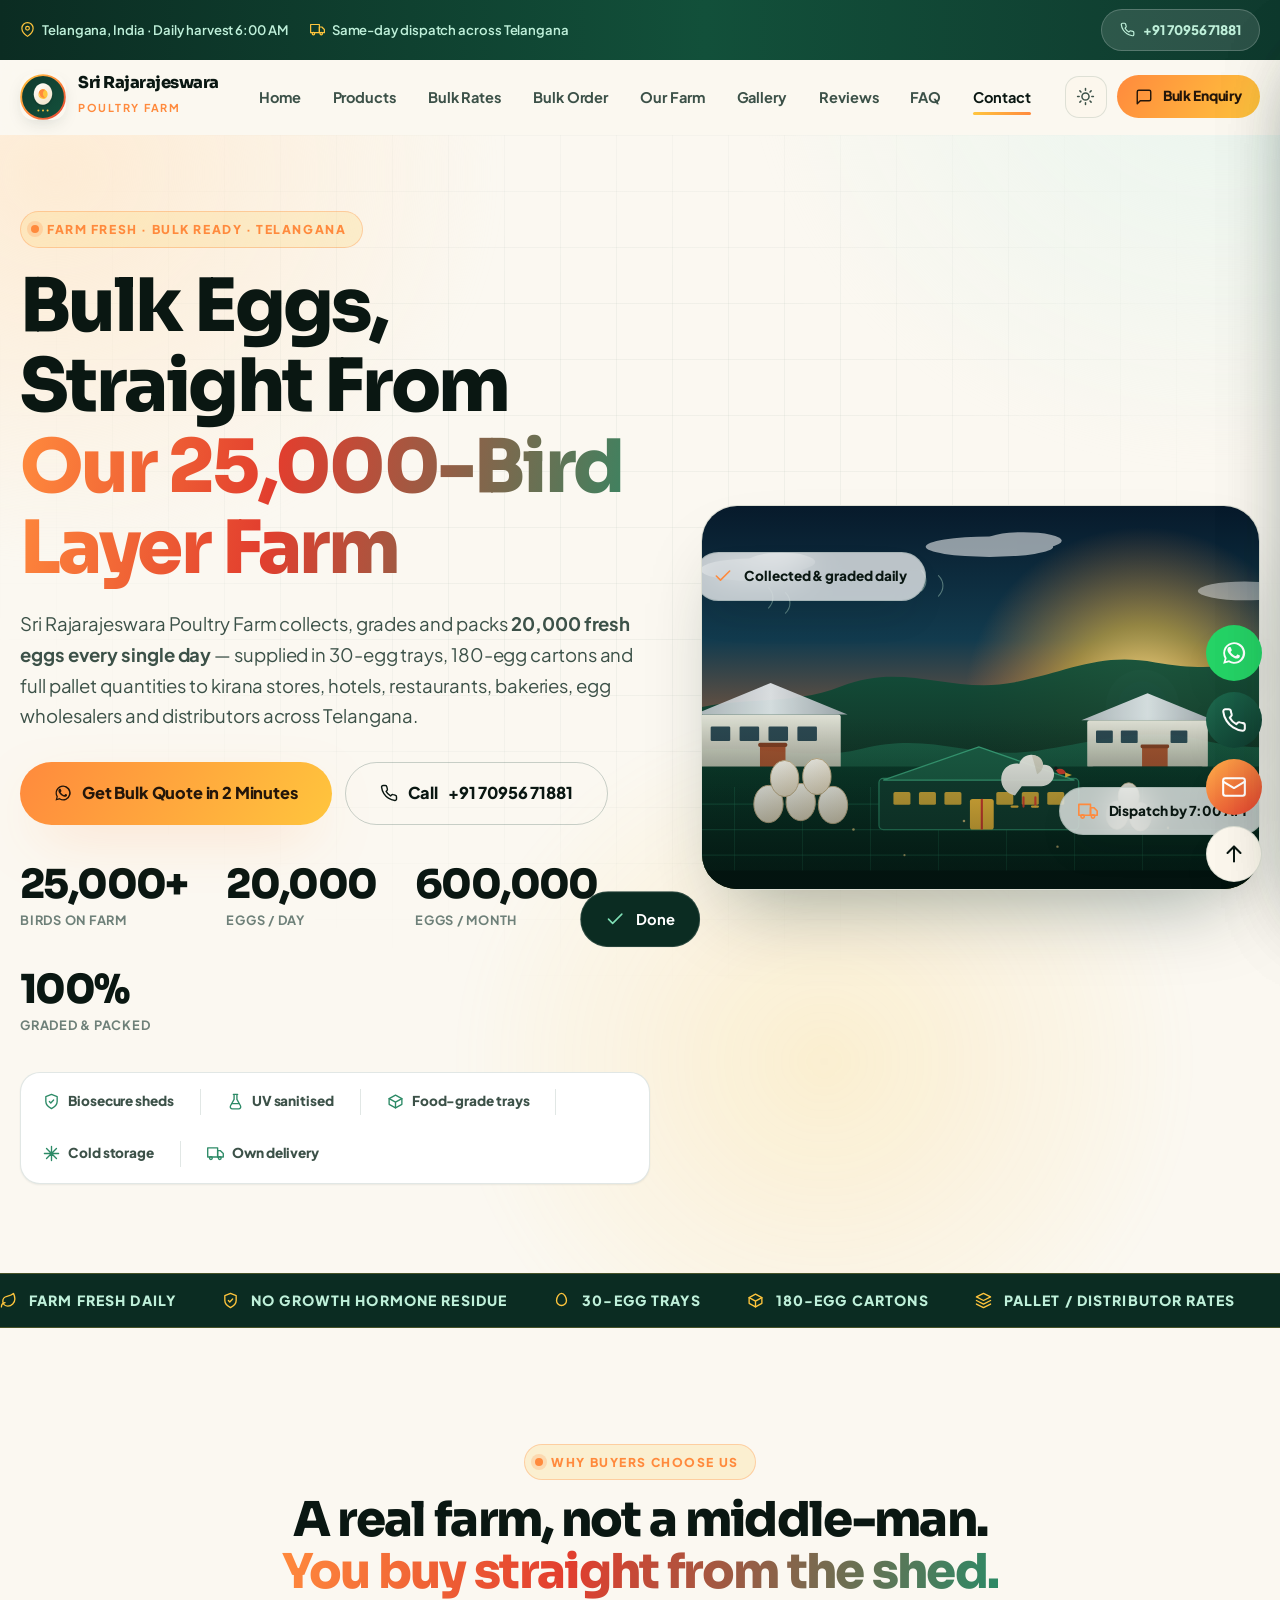
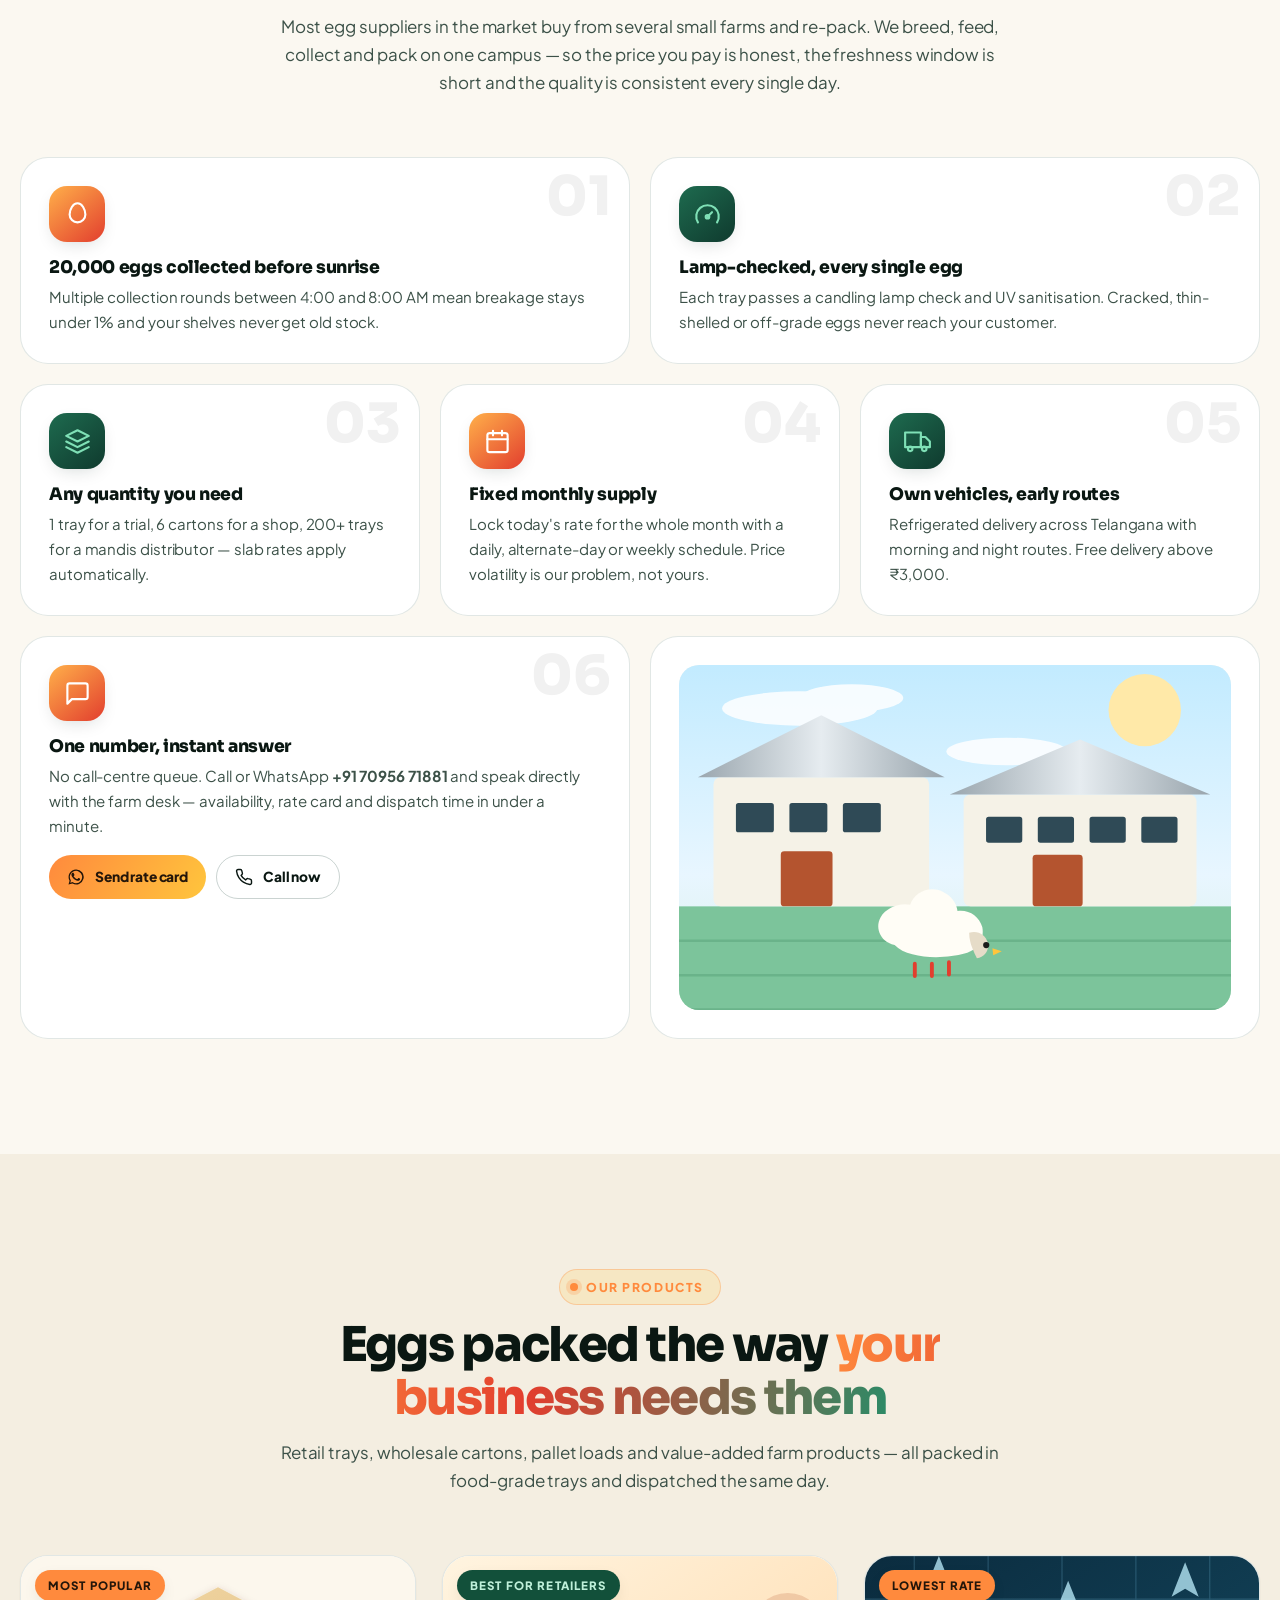
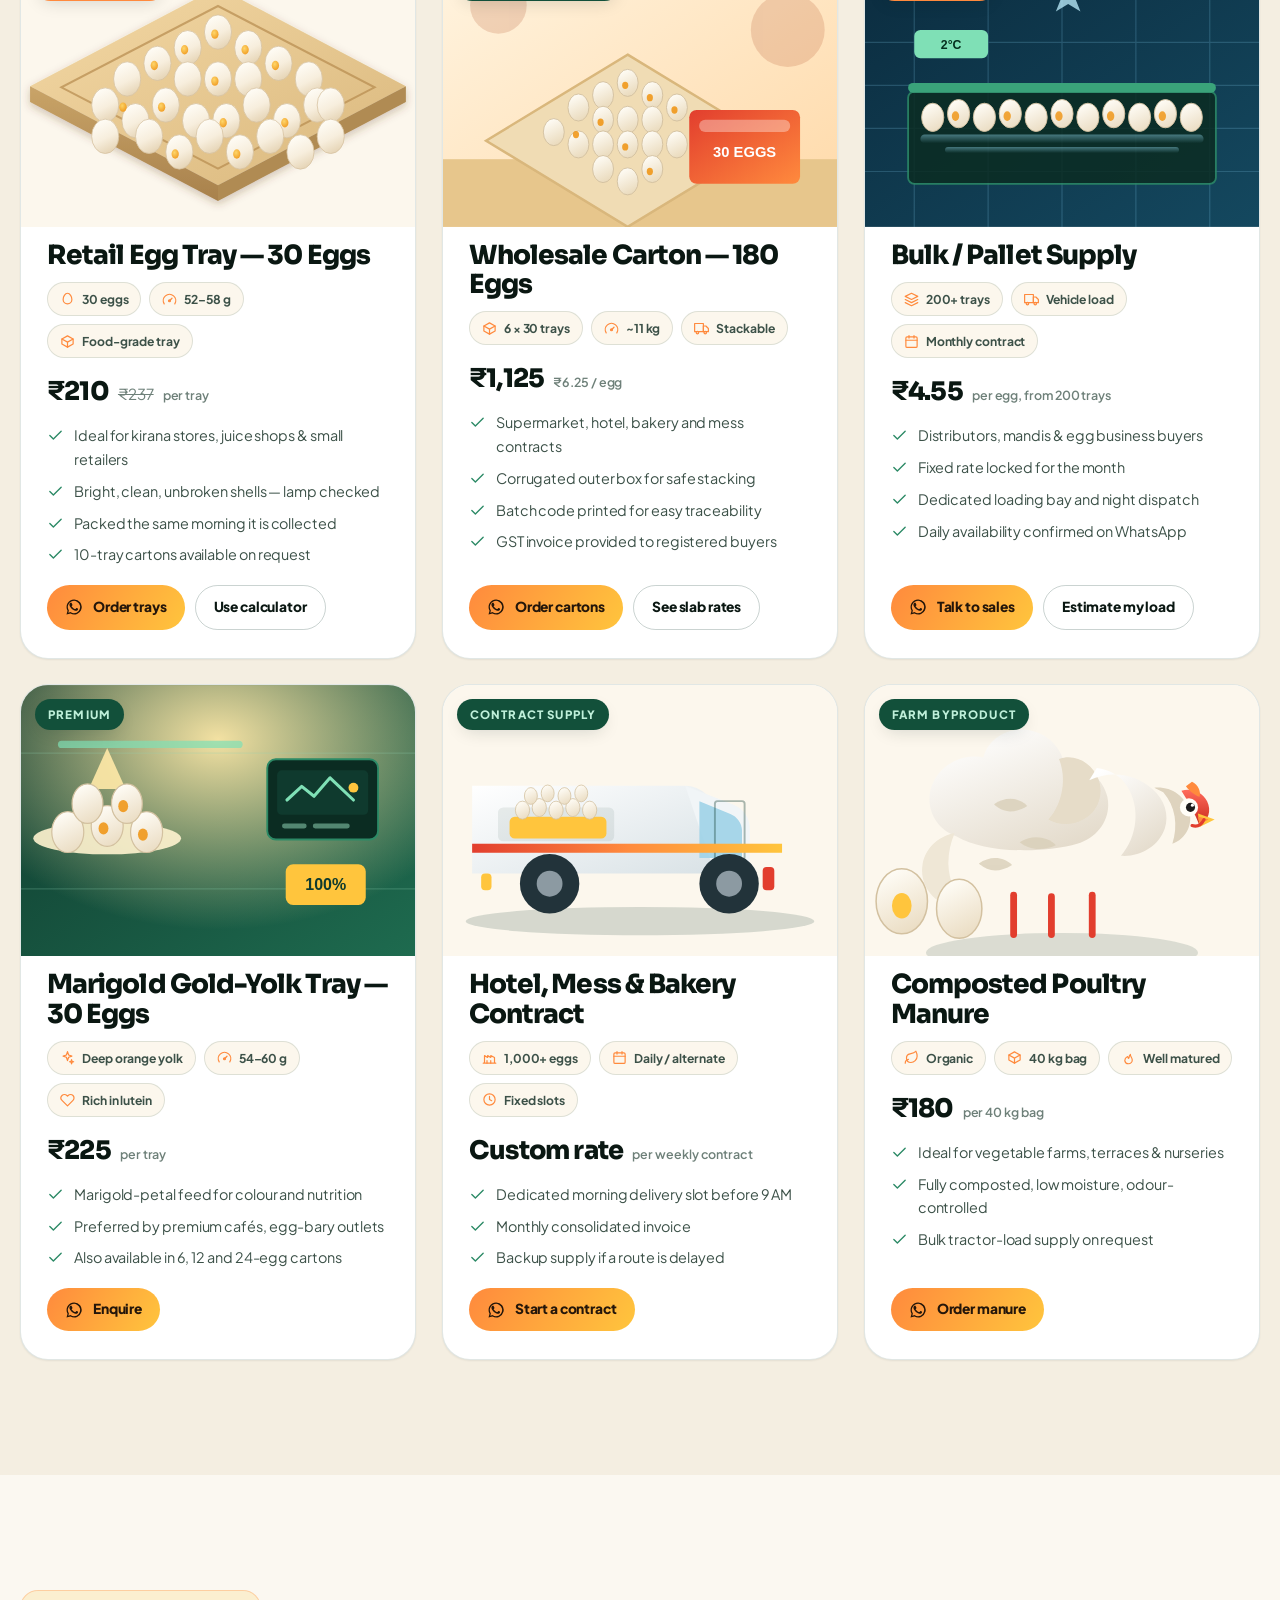
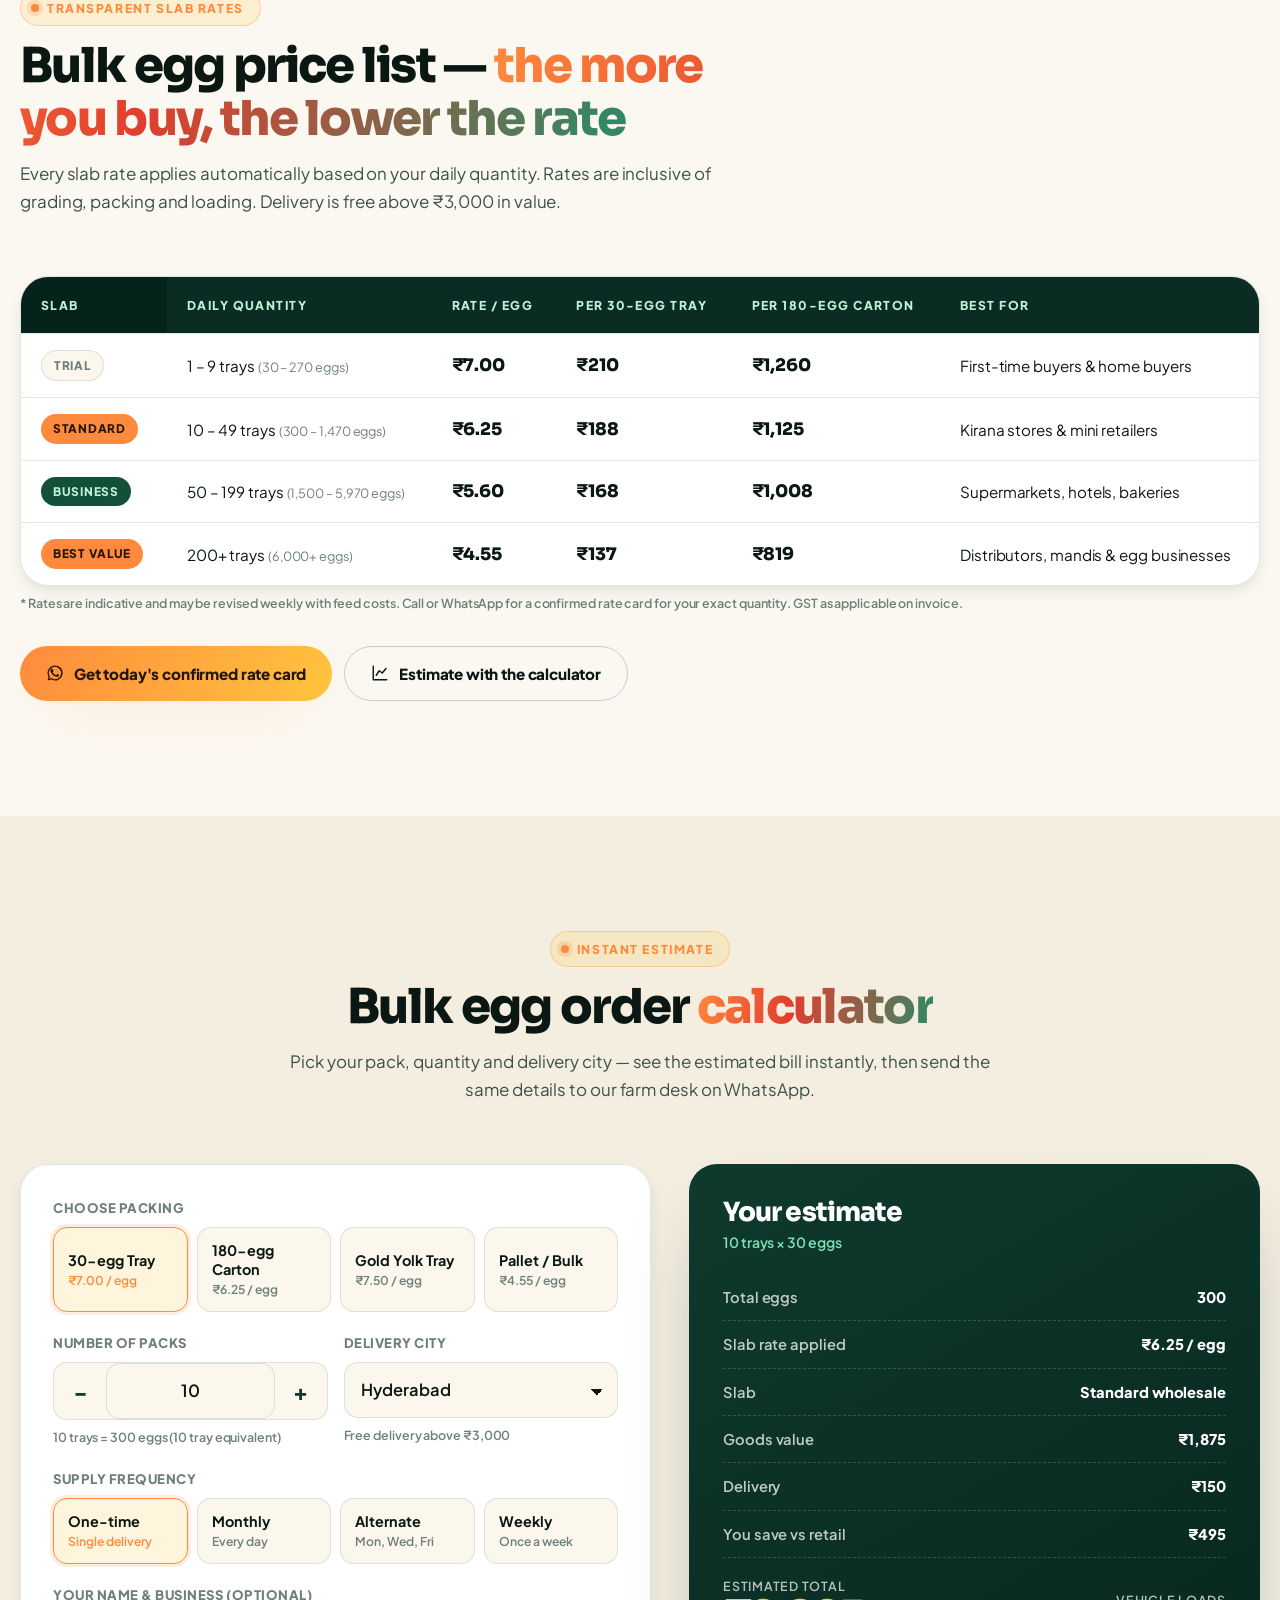
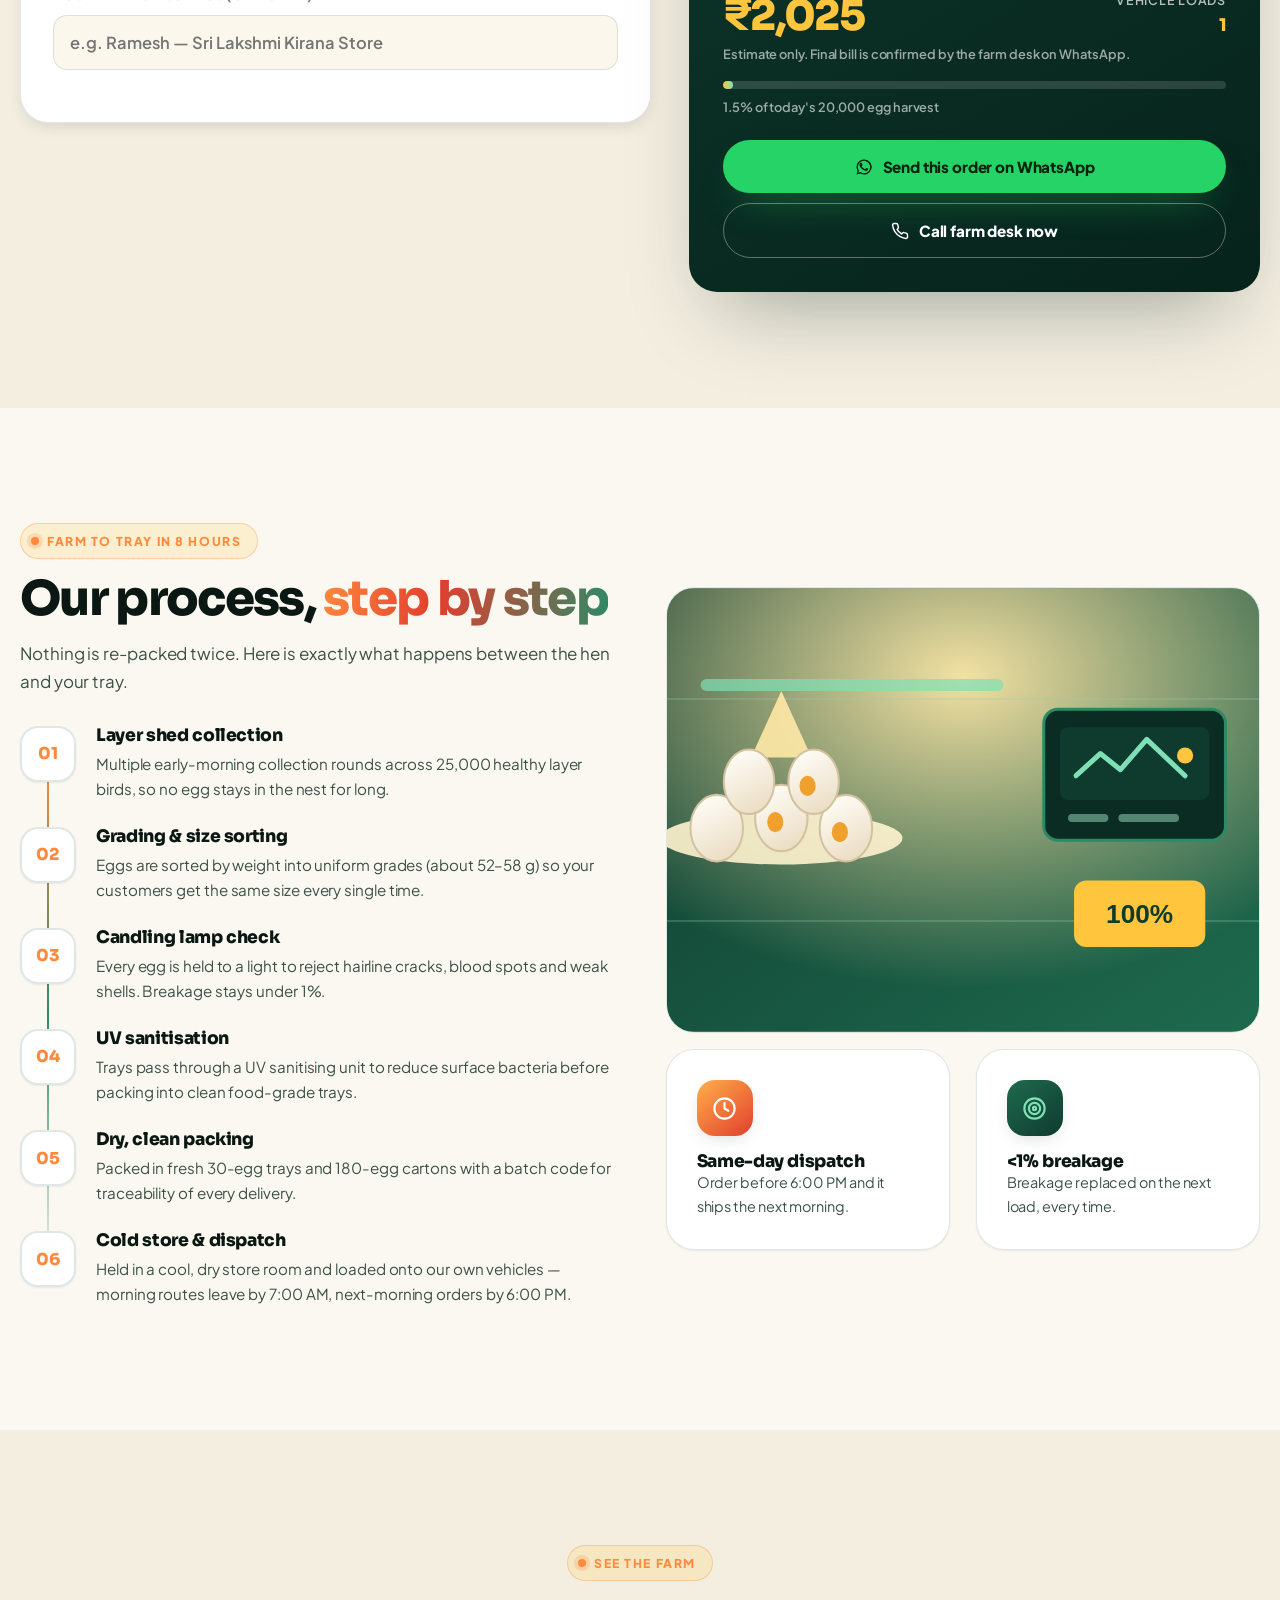
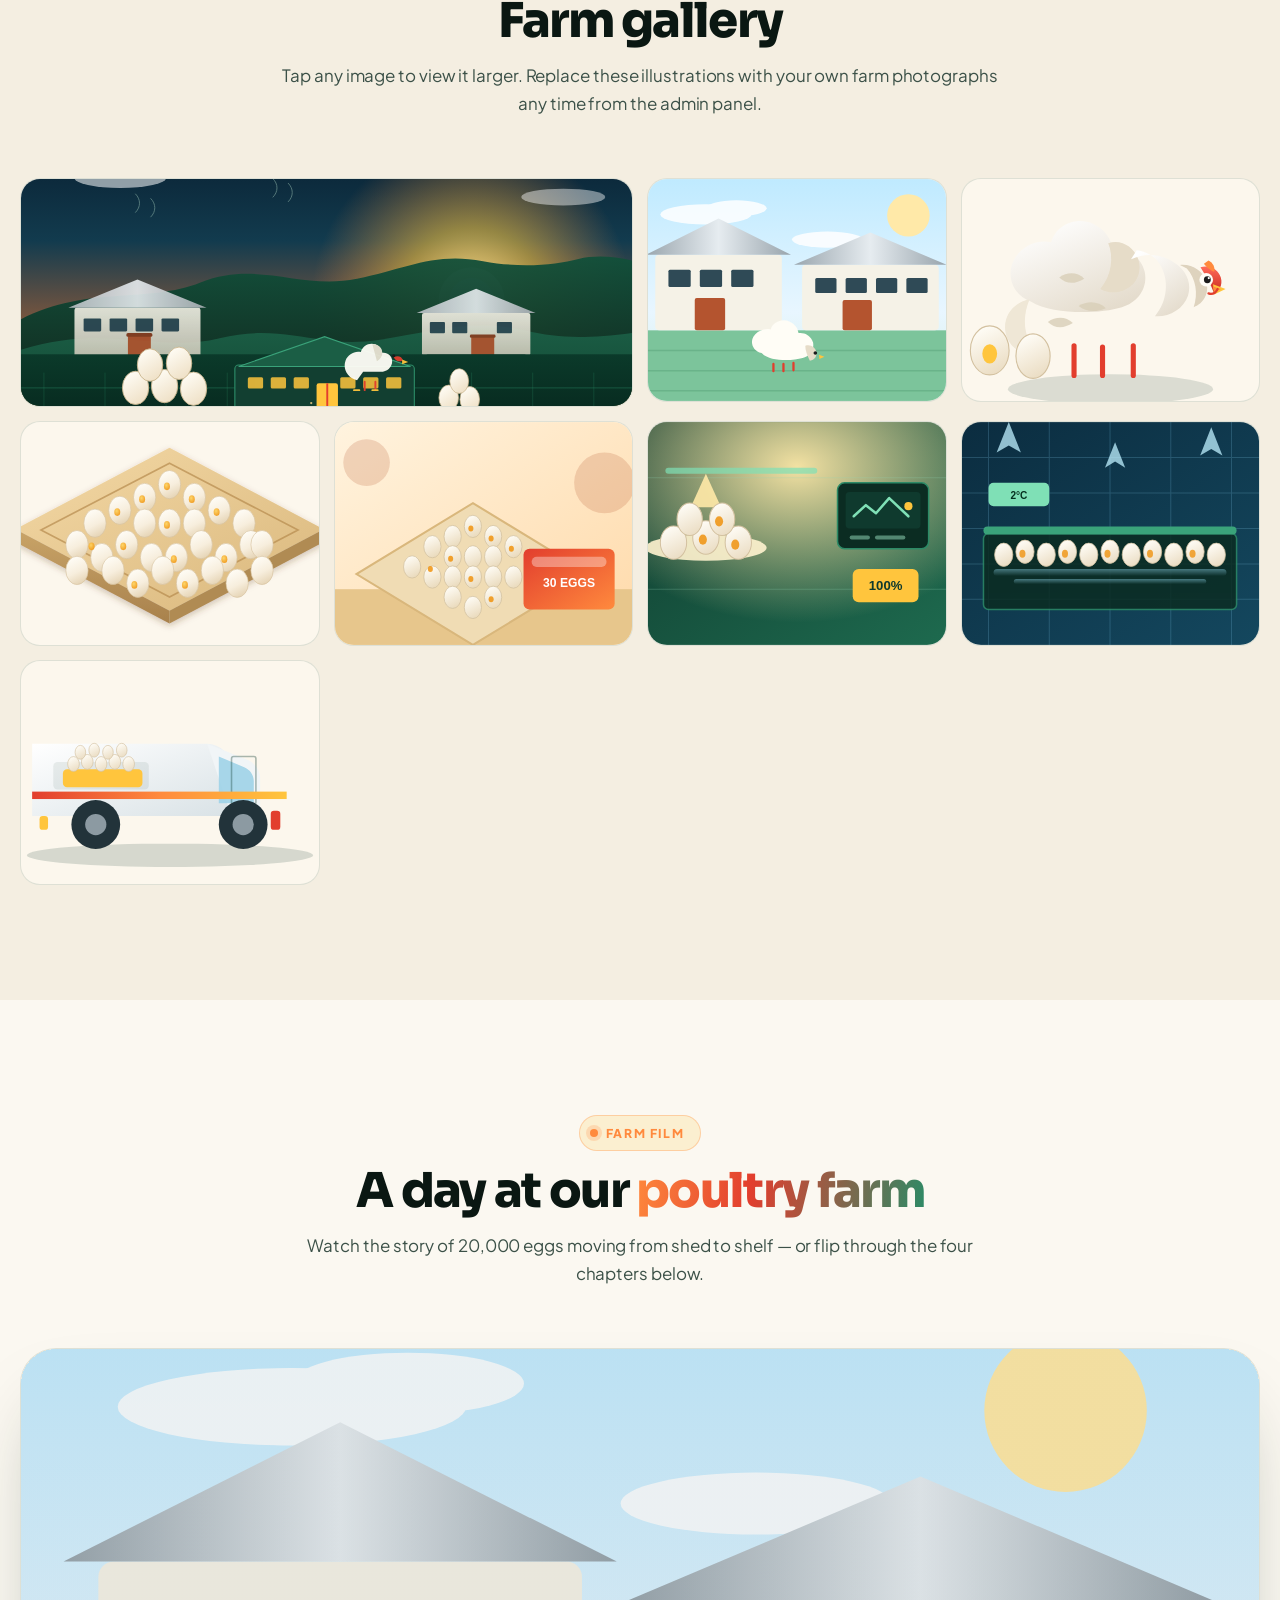
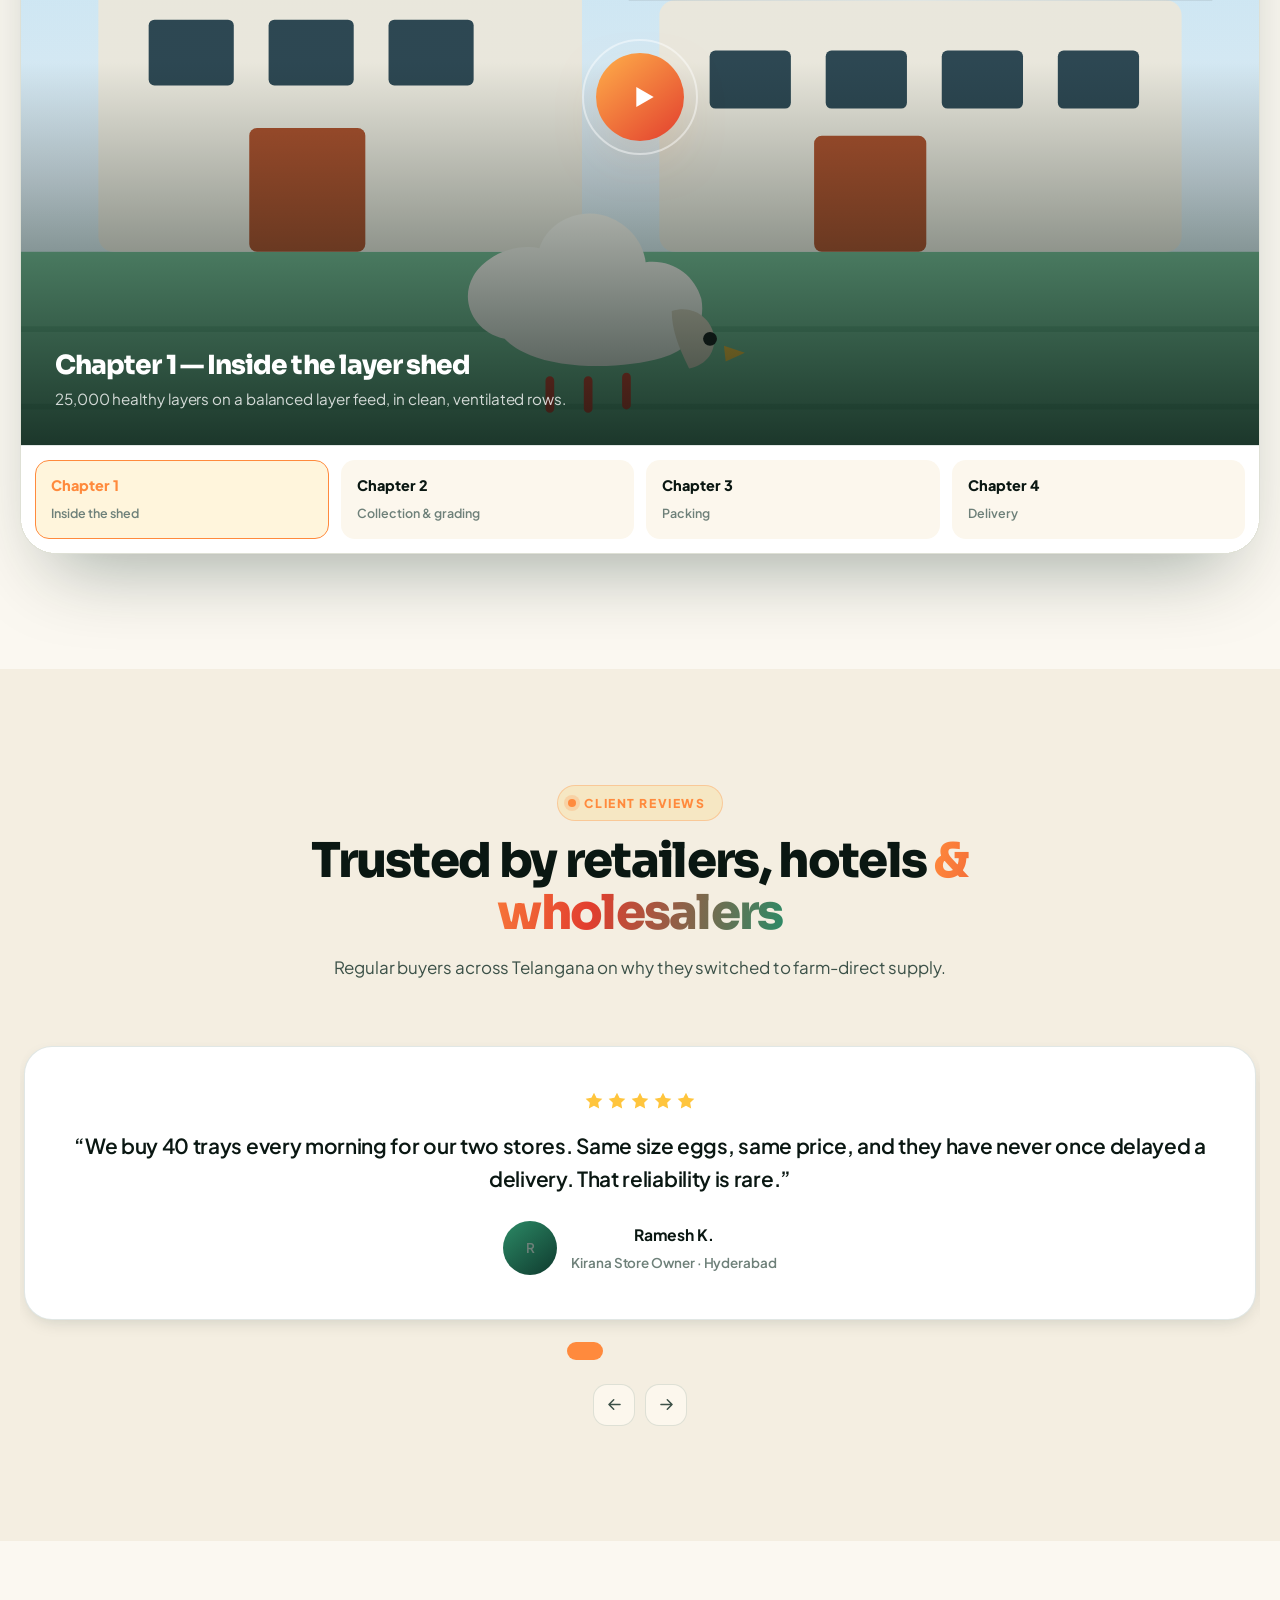
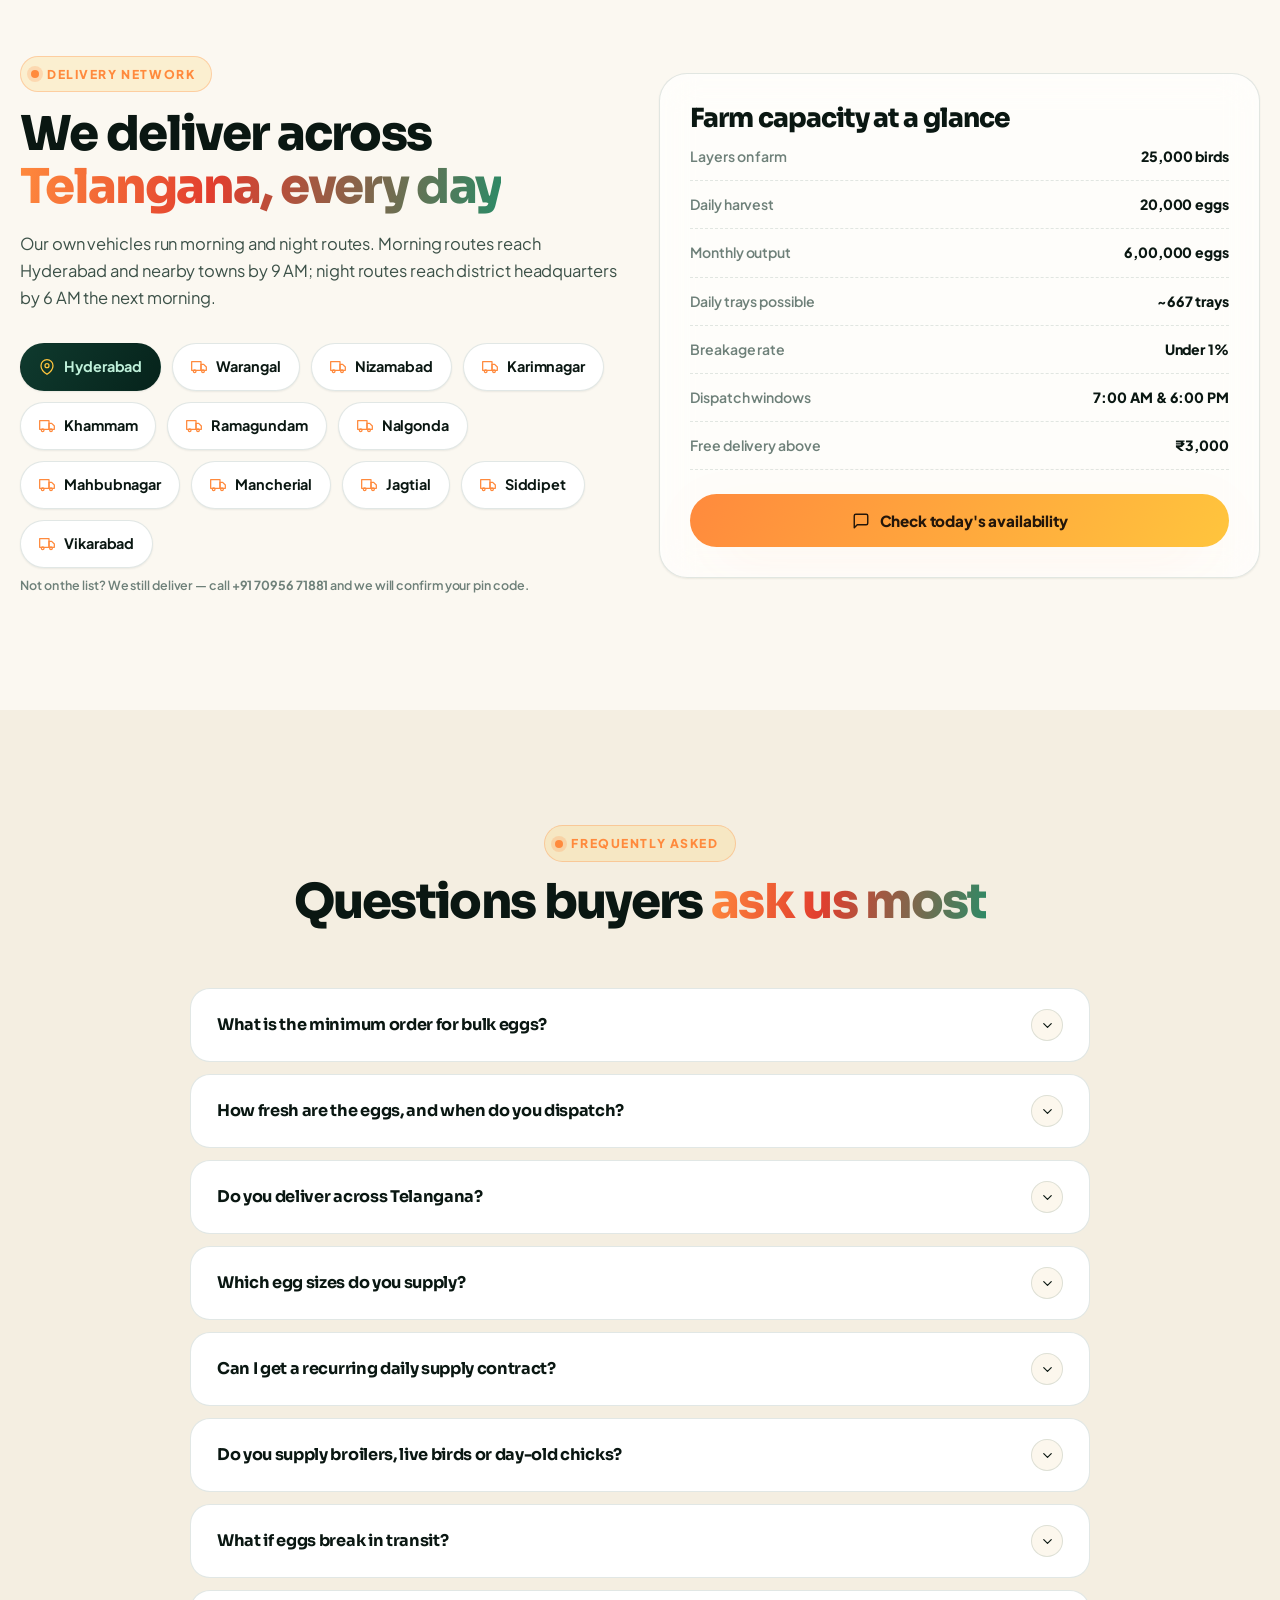
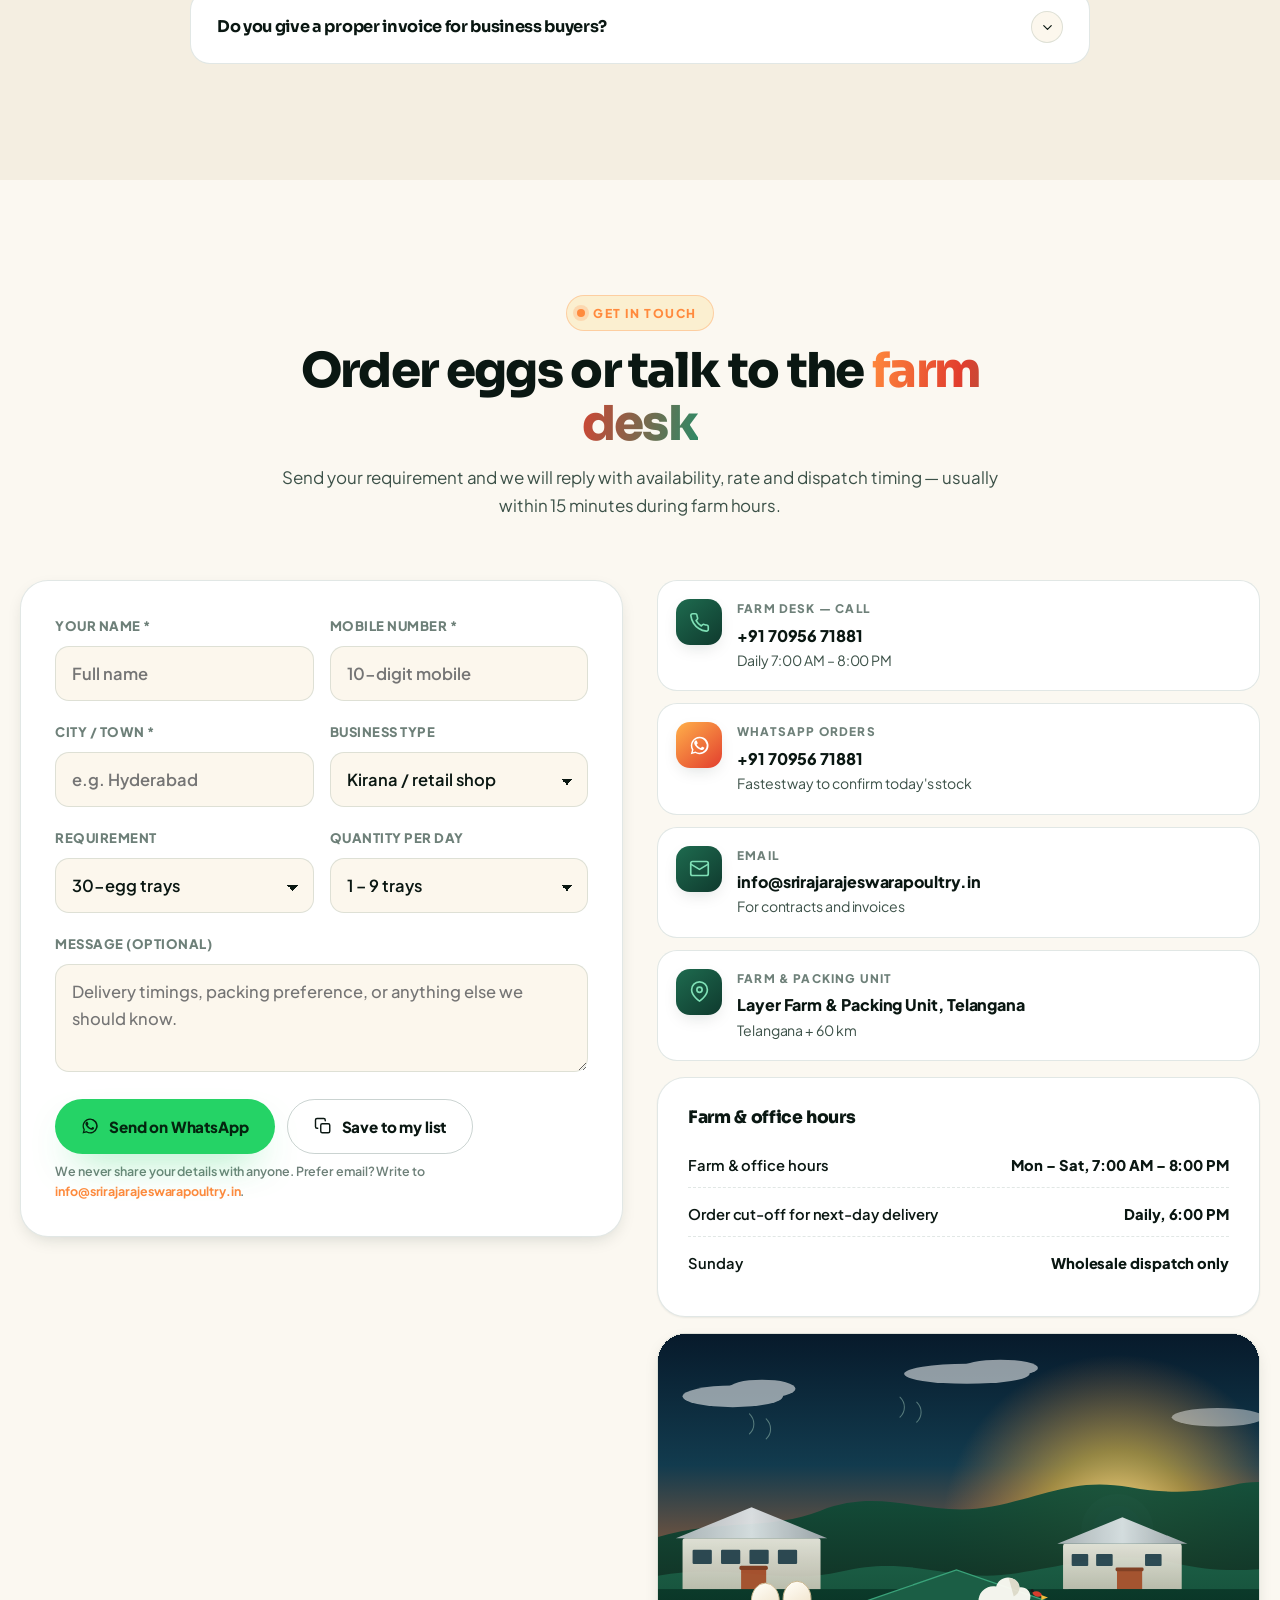
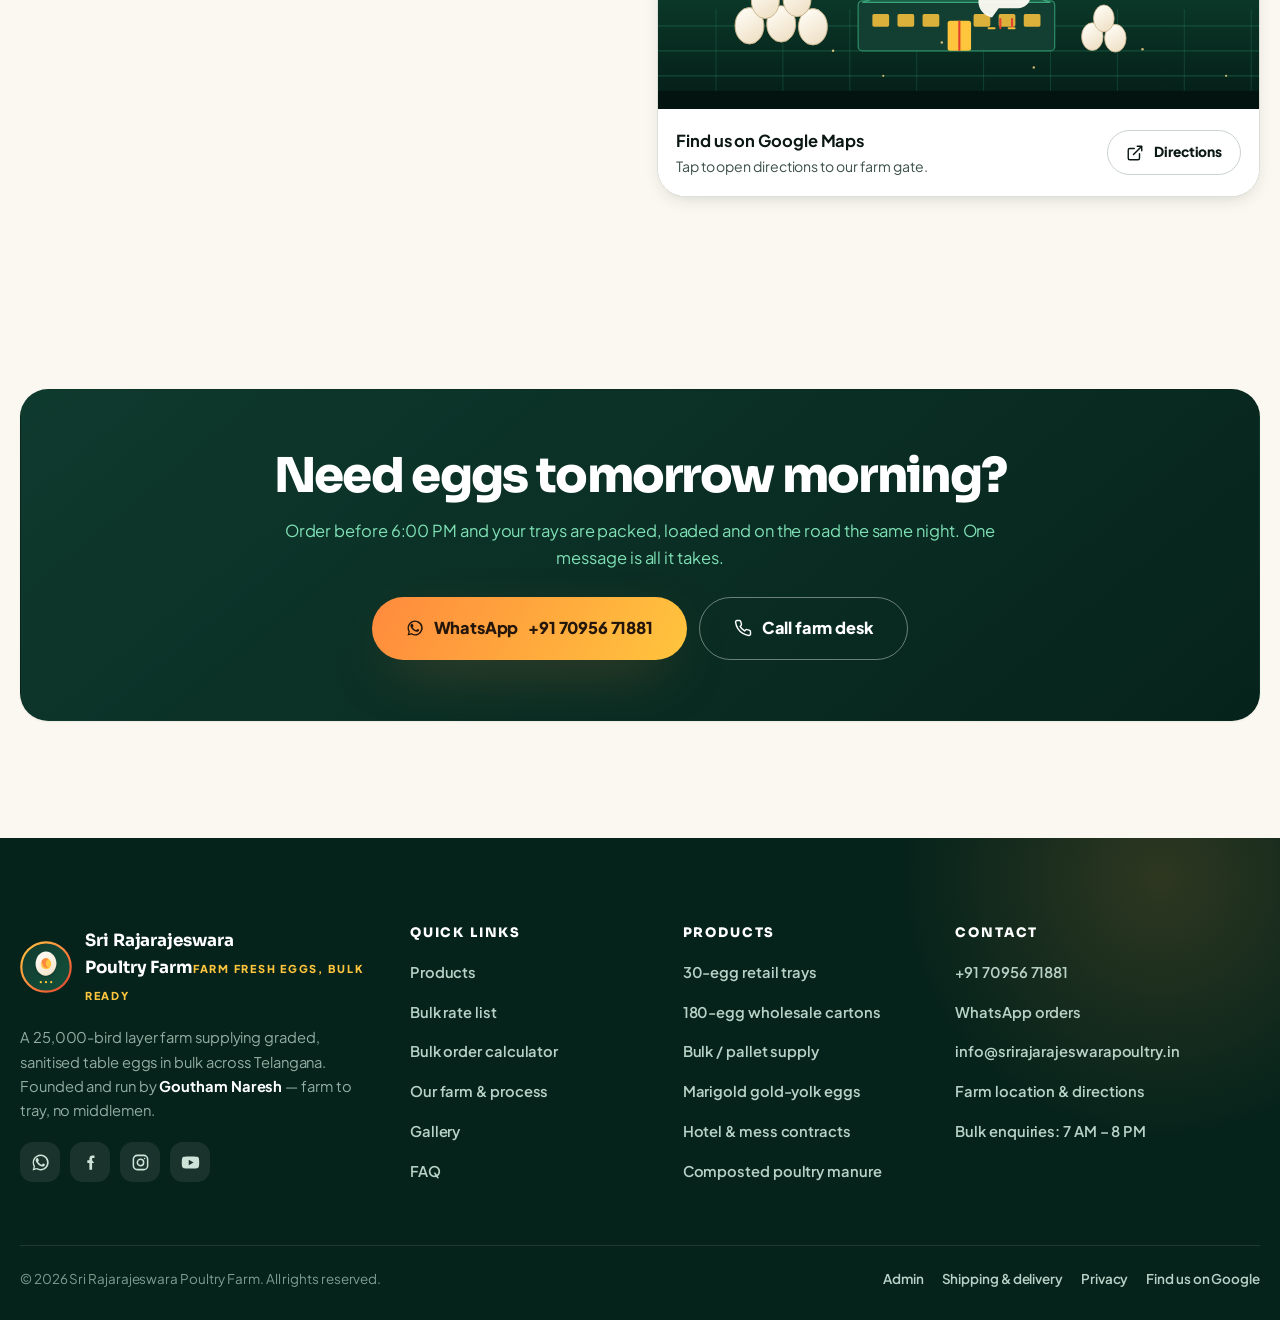
==== commit 9d9ef83c: "Point canonical, Open Graph, JSON-LD, sitemap and robots to the live GitHub Pages URL; enlarge tap t" ====
--- a/index.html
+++ b/index.html
@@ -16,20 +16,20 @@
 <meta name="geo.placename" content="Telangana, India">
 <meta name="ICBM" content="Telangana, India">
 
-<link rel="canonical" href="https://srirajarajeswara-poultry.netlify.app/">
-<link rel="alternate" hreflang="en-IN" href="https://srirajarajeswara-poultry.netlify.app/">
+<link rel="canonical" href="https://naresh-sde.github.io/srirajarajeswara-poultry-farm/">
+<link rel="alternate" hreflang="en-IN" href="https://naresh-sde.github.io/srirajarajeswara-poultry-farm/">
 
 <meta property="og:type" content="website">
 <meta property="og:site_name" content="Sri Rajarajeswara Poultry Farm">
 <meta property="og:locale" content="en_IN">
 <meta property="og:title" content="Sri Rajarajeswara Poultry Farm | Bulk &amp; Wholesale Eggs in Telangana">
 <meta property="og:description" content="25,000 hens • 20,000 fresh eggs every day • Wholesale trays, cartons &amp; pallet supply across Telangana. Call 70956 71881.">
-<meta property="og:url" content="https://srirajarajeswara-poultry.netlify.app/">
-<meta property="og:image" content="https://srirajarajeswara-poultry.netlify.app/assets/img/hero-farm.svg">
+<meta property="og:url" content="https://naresh-sde.github.io/srirajarajeswara-poultry-farm/">
+<meta property="og:image" content="https://naresh-sde.github.io/srirajarajeswara-poultry-farm/assets/img/hero-farm.svg">
 <meta name="twitter:card" content="summary_large_image">
 <meta name="twitter:title" content="Sri Rajarajeswara Poultry Farm | Bulk Eggs, Telangana">
 <meta name="twitter:description" content="Bulk &amp; wholesale farm-fresh eggs. 30-egg trays, 180-egg cartons, pallet supply. Call 70956 71881.">
-<meta name="twitter:image" content="https://srirajarajeswara-poultry.netlify.app/assets/img/hero-farm.svg">
+<meta name="twitter:image" content="https://naresh-sde.github.io/srirajarajeswara-poultry-farm/assets/img/hero-farm.svg">
 
 <link rel="icon" type="image/svg+xml" href="assets/img/favicon.svg">
 <link rel="apple-touch-icon" href="assets/img/favicon.svg">
@@ -47,16 +47,16 @@
   "@graph": [
     {
       "@type": ["PoultryFarm", "LocalBusiness", "FoodEstablishment"],
-      "@id": "https://srirajarajeswara-poultry.netlify.app/#farm",
+      "@id": "https://naresh-sde.github.io/srirajarajeswara-poultry-farm/#farm",
       "name": "Sri Rajarajeswara Poultry Farm",
       "alternateName": "Sri Rajarajeswara Poultry",
       "description": "Layer poultry farm in Telangana supplying graded, sanitised table eggs in bulk — 30-egg trays, 180-egg cartons and pallet quantities to retailers, hotels, bakeries and distributors.",
       "slogan": "Farm Fresh Eggs, Bulk Ready",
-      "url": "https://srirajarajeswara-poultry.netlify.app/",
+      "url": "https://naresh-sde.github.io/srirajarajeswara-poultry-farm/",
       "telephone": "+91-70956-71881",
       "email": "info@srirajarajeswarapoultry.in",
-      "image": "https://srirajarajeswara-poultry.netlify.app/assets/img/hero-farm.svg",
-      "logo": "https://srirajarajeswara-poultry.netlify.app/assets/img/logo.svg",
+      "image": "https://naresh-sde.github.io/srirajarajeswara-poultry-farm/assets/img/hero-farm.svg",
+      "logo": "https://naresh-sde.github.io/srirajarajeswara-poultry-farm/assets/img/logo.svg",
       "foundingDate": "2019",
       "founder": { "@type": "Person", "name": "Goutham Naresh", "jobTitle": "Founder & CEO" },
       "priceRange": "₹₹",
@@ -94,20 +94,20 @@
     },
     {
       "@type": "WebSite",
-      "@id": "https://srirajarajeswara-poultry.netlify.app/#website",
-      "url": "https://srirajarajeswara-poultry.netlify.app/",
+      "@id": "https://naresh-sde.github.io/srirajarajeswara-poultry-farm/#website",
+      "url": "https://naresh-sde.github.io/srirajarajeswara-poultry-farm/",
       "name": "Sri Rajarajeswara Poultry Farm",
       "inLanguage": "en-IN",
-      "publisher": { "@id": "https://srirajarajeswara-poultry.netlify.app/#farm" },
+      "publisher": { "@id": "https://naresh-sde.github.io/srirajarajeswara-poultry-farm/#farm" },
       "potentialAction": {
         "@type": "SearchAction",
-        "target": "https://srirajarajeswara-poultry.netlify.app/#products",
+        "target": "https://naresh-sde.github.io/srirajarajeswara-poultry-farm/#products",
         "query-input": "required name=searchTerm"
       }
     },
     {
       "@type": "FAQPage",
-      "@id": "https://srirajarajeswara-poultry.netlify.app/#faq",
+      "@id": "https://naresh-sde.github.io/srirajarajeswara-poultry-farm/#faq",
       "mainEntity": [
         { "@type": "Question", "name": "What is the minimum order for bulk eggs?", "acceptedAnswer": { "@type": "Answer", "text": "There is no minimum for a trial — you can start with a single 30-egg tray. Wholesale slab rates begin at 10 trays (300 eggs), business rates from 50 trays (1,500 eggs) and distributor rates from 200 trays (6,000 eggs)." } },
         { "@type": "Question", "name": "How fresh are the eggs and when do you dispatch?", "acceptedAnswer": { "@type": "Answer", "text": "Eggs are collected from the layer sheds in the early morning, candled, UV-sanitised, graded and packed the same day. Trays and cartons leave the farm by 7:00 AM for morning routes and by 6:00 PM for next-morning delivery." } },
